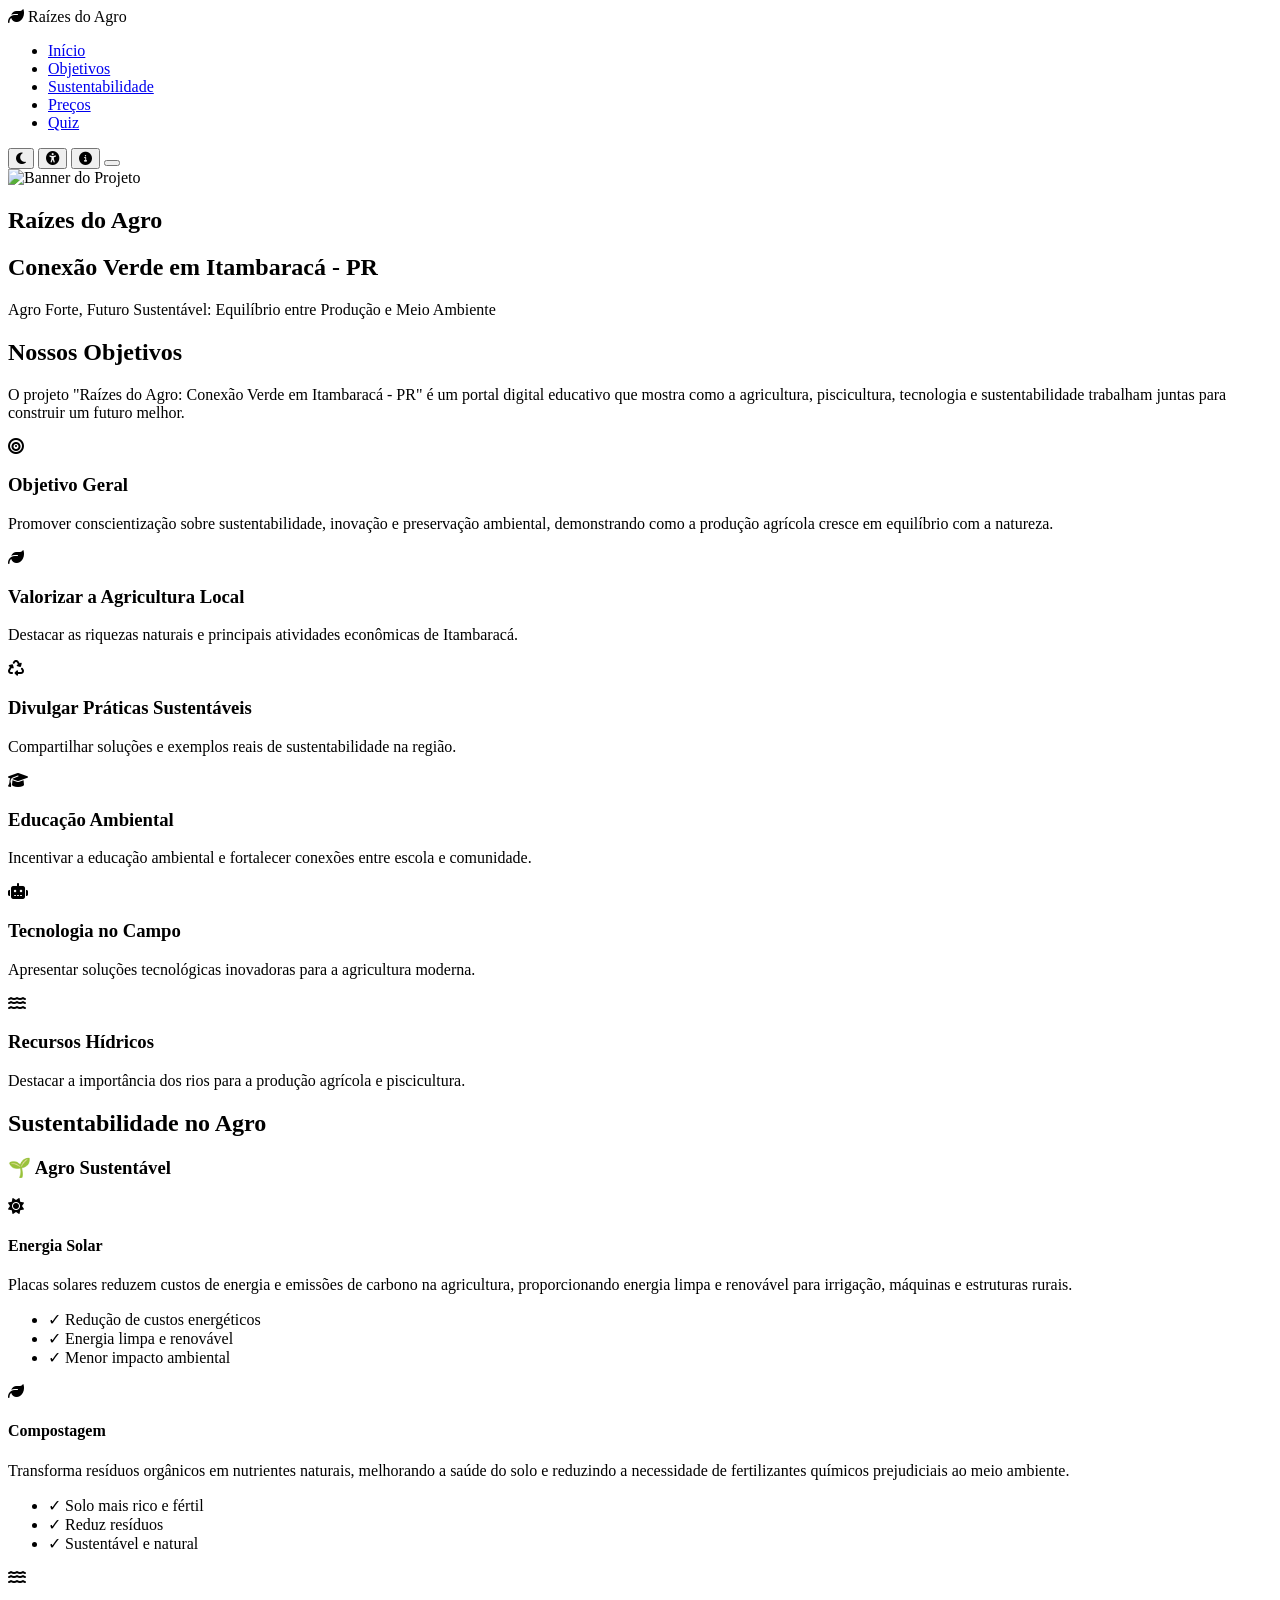
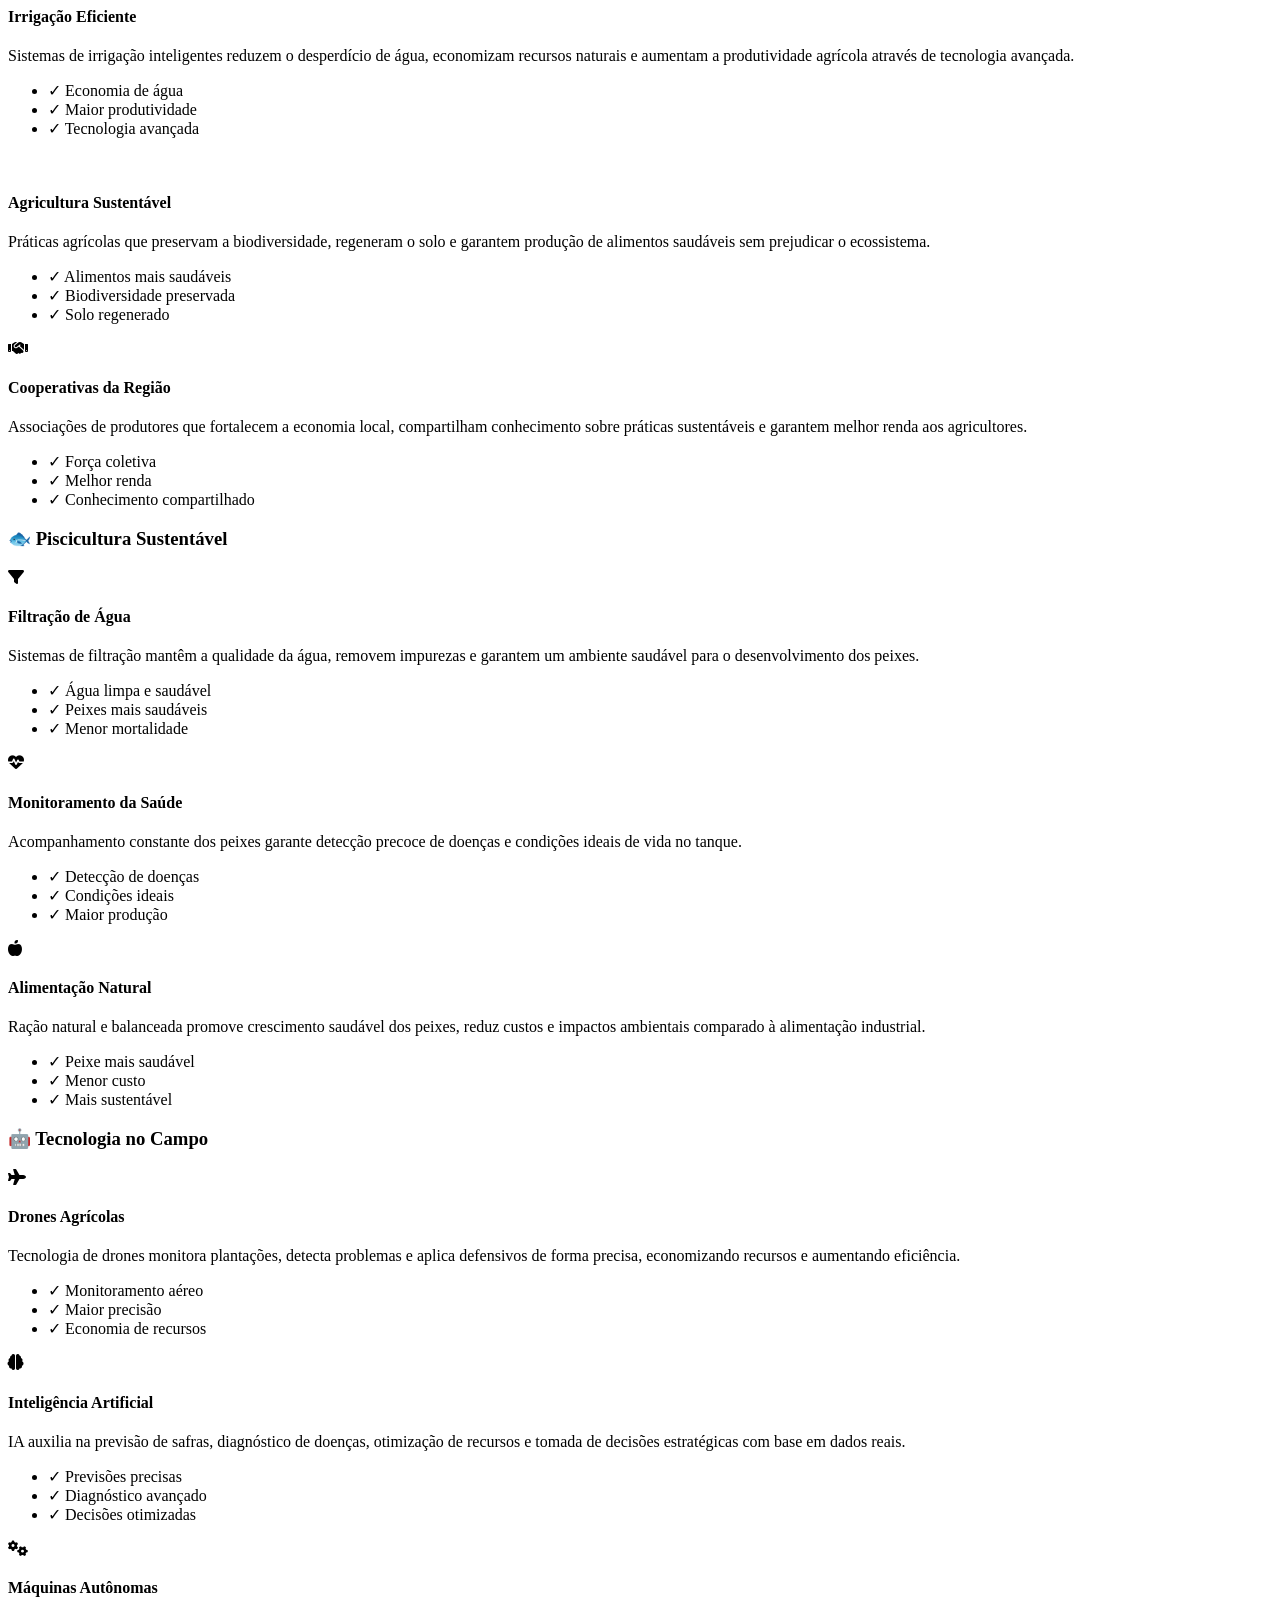
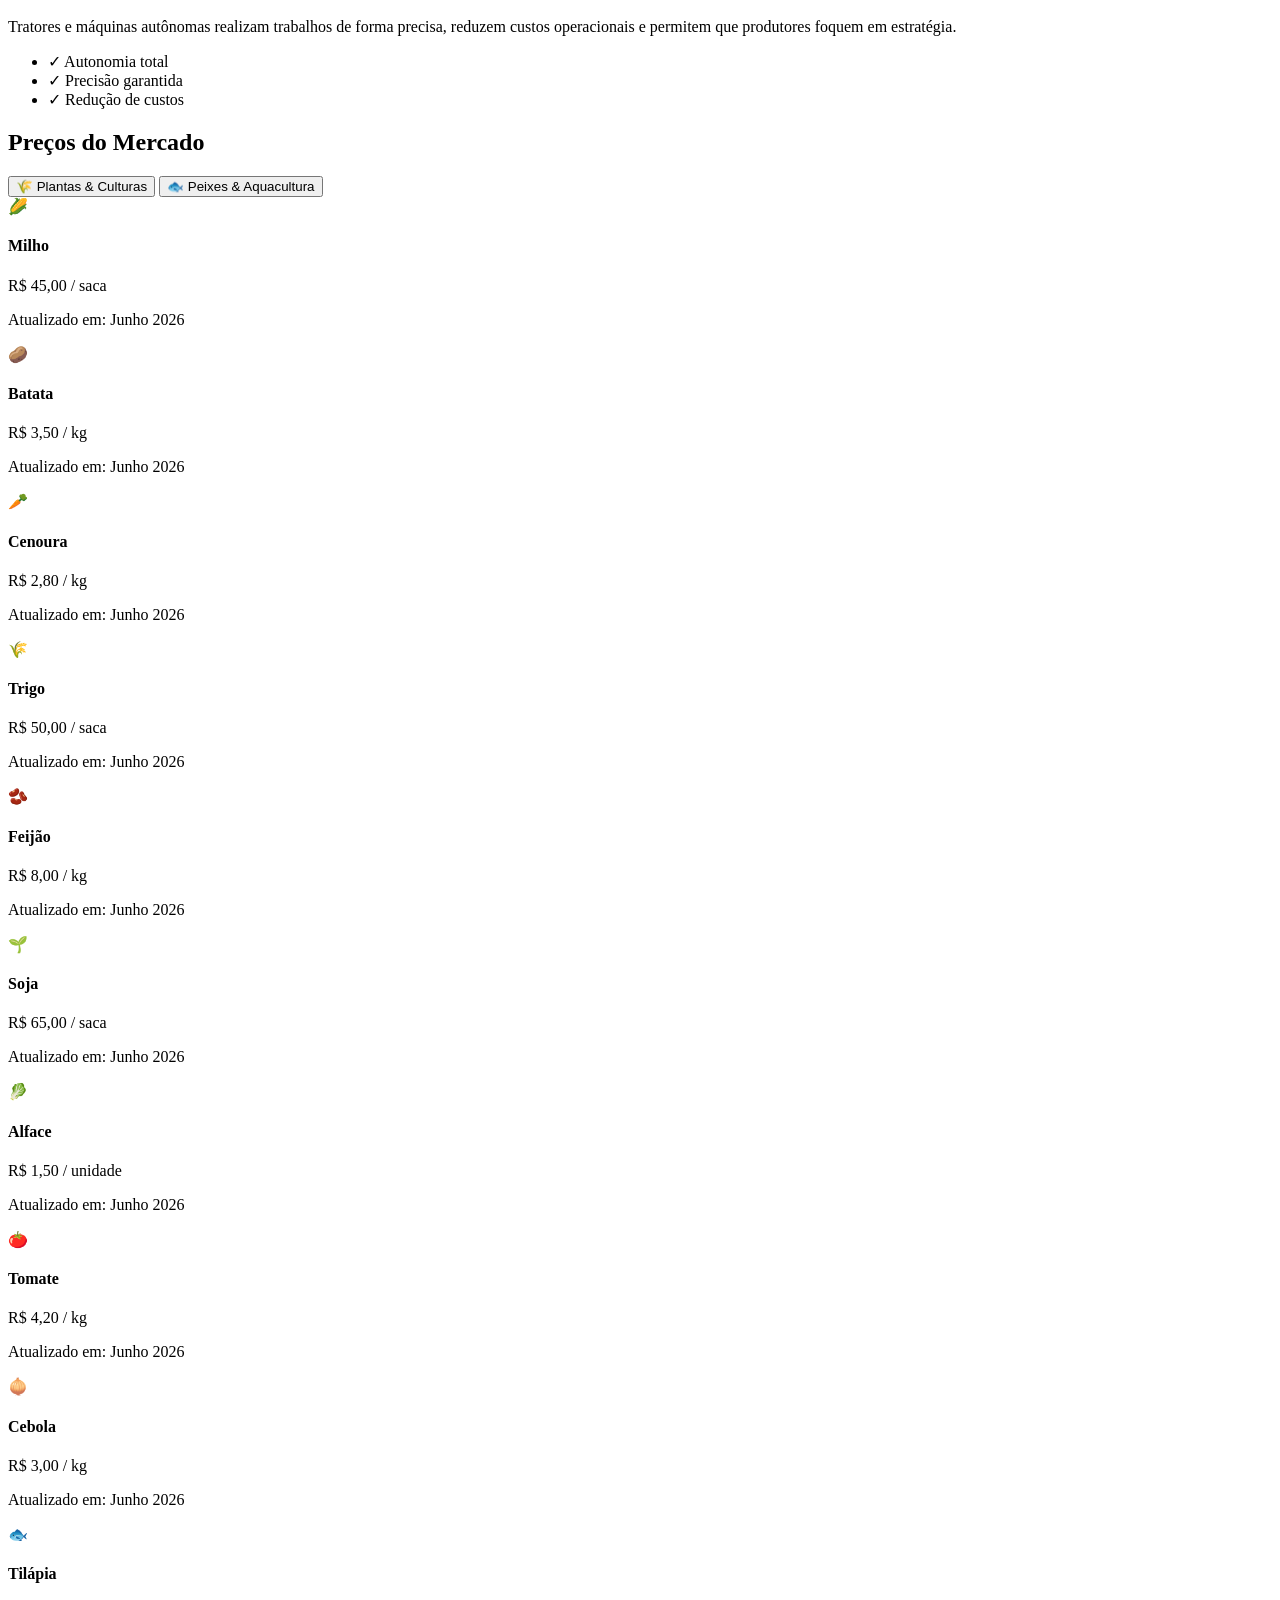
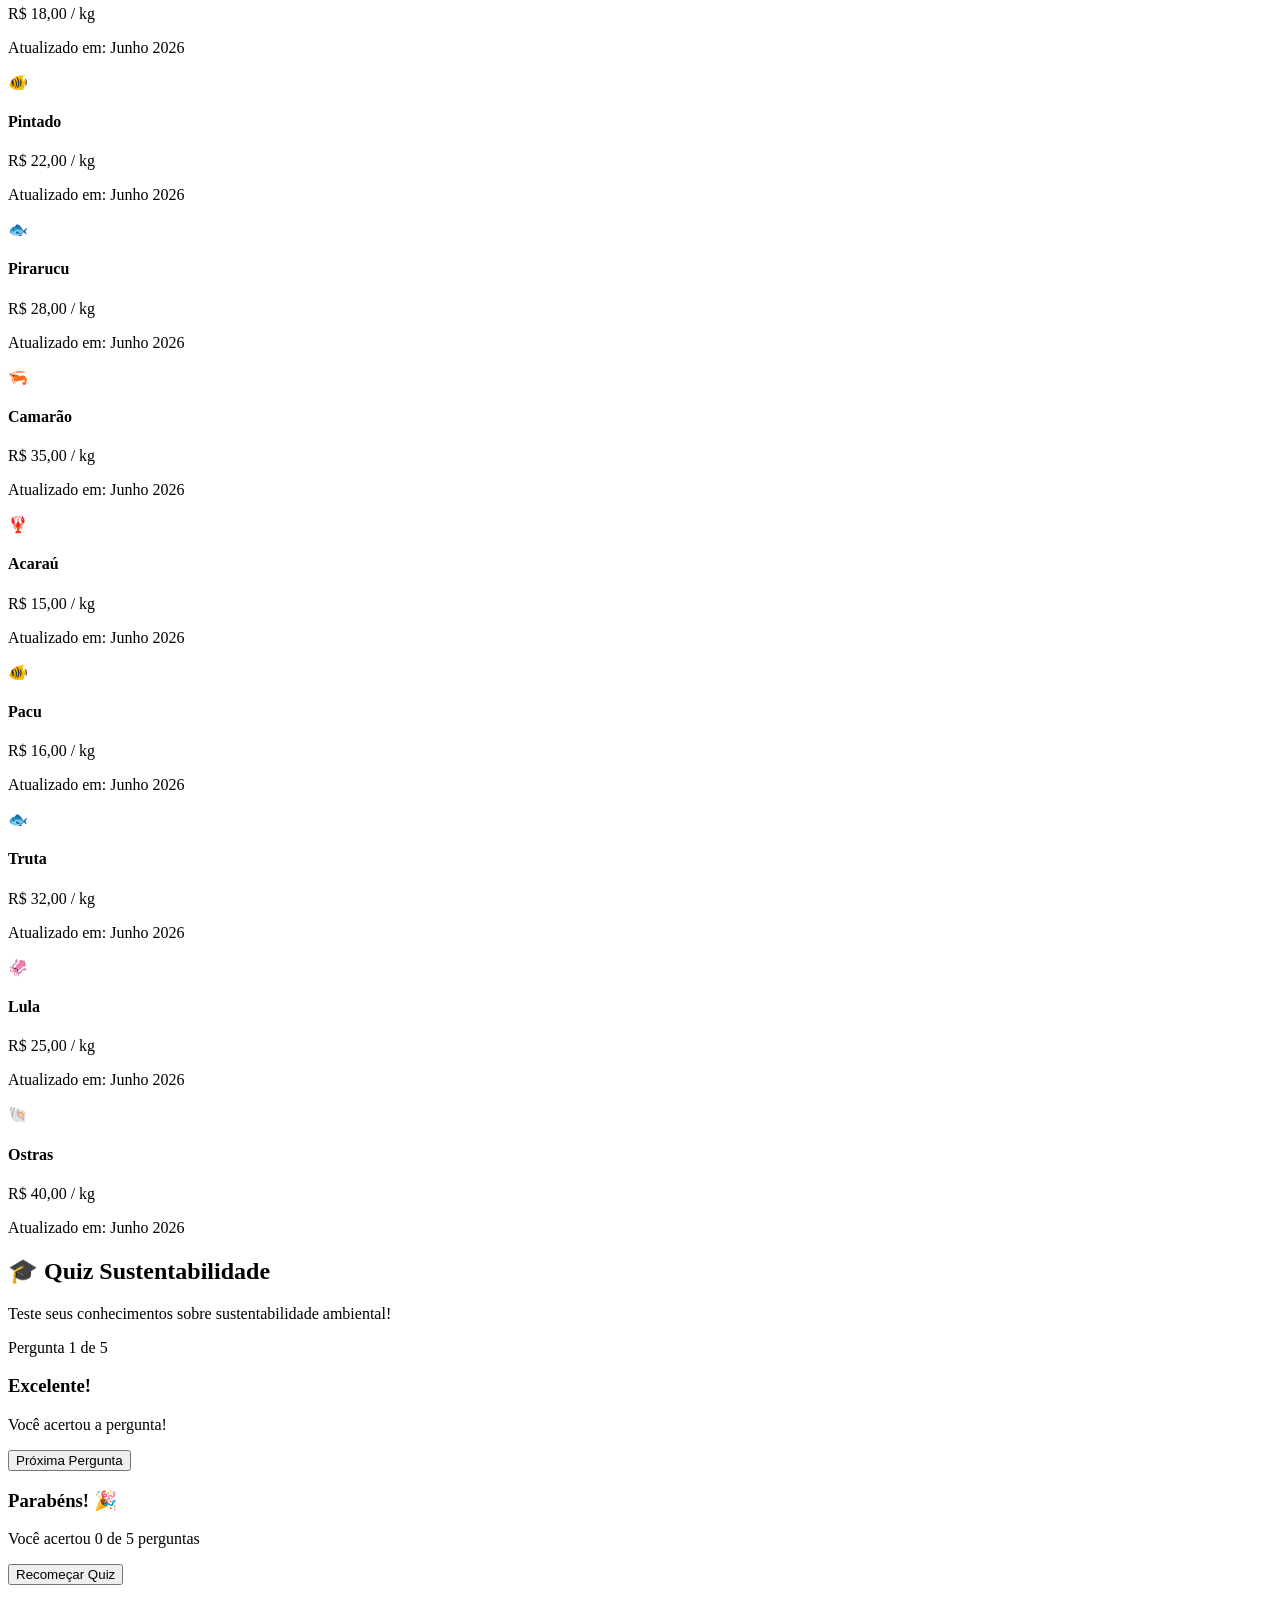
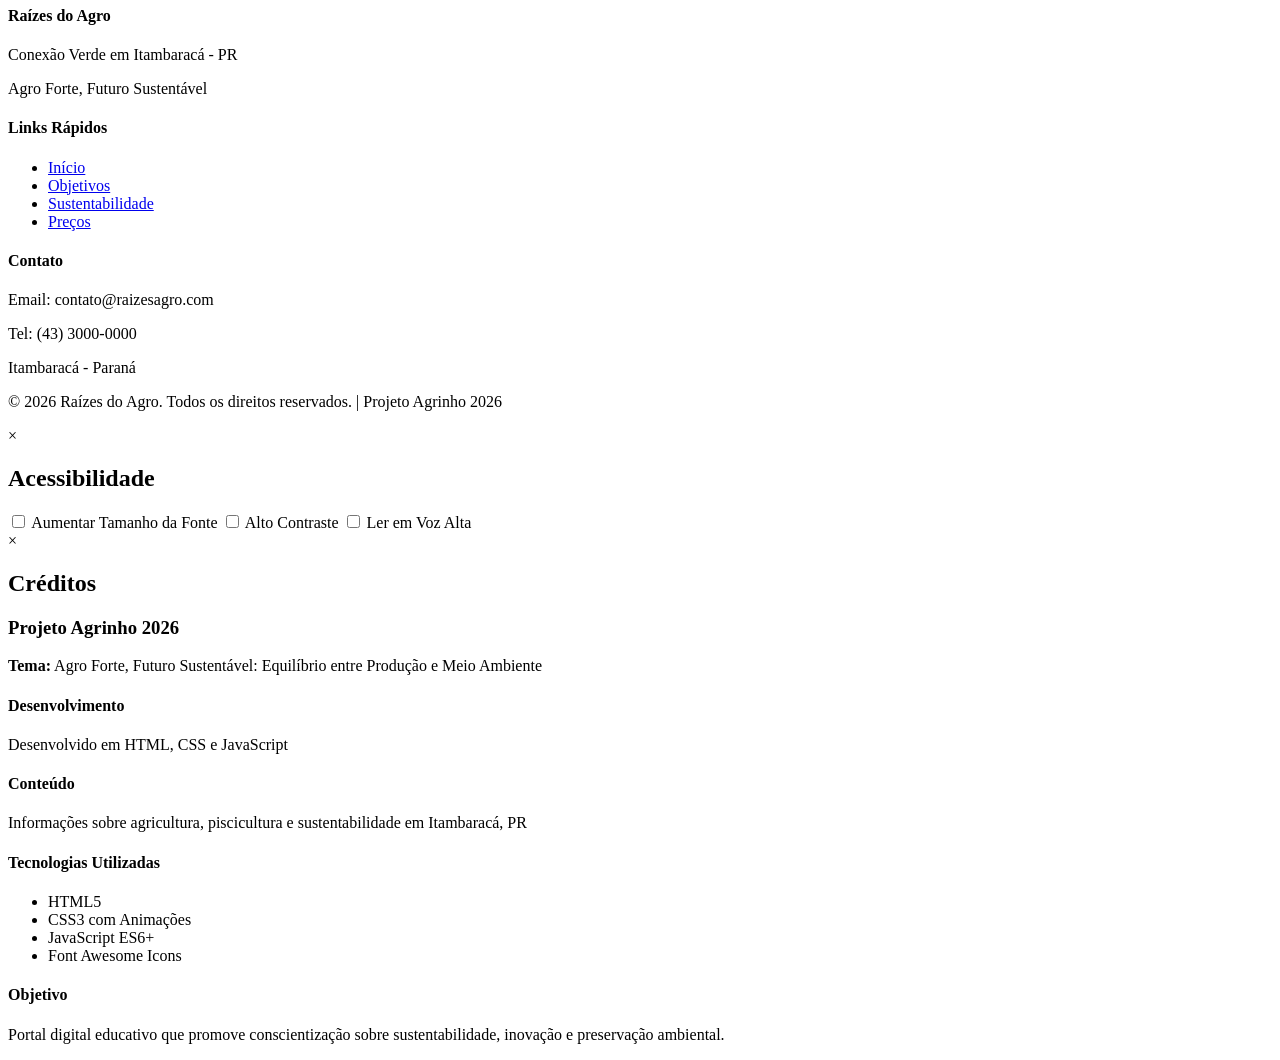
==== index.html @ b7e40d07 "Create main HTML file for Raízes do Agro website" ====
<!DOCTYPE html>
<html lang="pt-BR">
<head>
    <meta charset="UTF-8">
    <meta name="viewport" content="width=device-width, initial-scale=1.0">
    <title>Raízes do Agro - Conexão Verde em Itambaracá</title>
    <link rel="stylesheet" href="styles.css">
    <link rel="stylesheet" href="https://cdnjs.cloudflare.com/ajax/libs/font-awesome/6.4.0/css/all.min.css">
</head>
<body>
    <!-- Navigation Bar -->
    <nav class="navbar">
        <div class="nav-container">
            <div class="nav-logo">
                <i class="fas fa-leaf"></i>
                <span>Raízes do Agro</span>
            </div>
            <ul class="nav-menu">
                <li class="nav-item"><a href="#inicio" class="nav-link">Início</a></li>
                <li class="nav-item"><a href="#objetivos" class="nav-link">Objetivos</a></li>
                <li class="nav-item"><a href="#sustentavel" class="nav-link">Sustentabilidade</a></li>
                <li class="nav-item"><a href="#precos" class="nav-link">Preços</a></li>
                <li class="nav-item"><a href="#quiz" class="nav-link">Quiz</a></li>
            </ul>
            <div class="nav-actions">
                <button id="darkModeBtn" class="nav-btn" title="Dark Mode">
                    <i class="fas fa-moon"></i>
                </button>
                <button id="acessibilidadeBtn" class="nav-btn" title="Acessibilidade">
                    <i class="fas fa-universal-access"></i>
                </button>
                <button id="creditosBtn" class="nav-btn" title="Créditos">
                    <i class="fas fa-info-circle"></i>
                </button>
                <button class="hamburger" id="hamburger">
                    <span></span>
                    <span></span>
                    <span></span>
                </button>
            </div>
        </div>
    </nav>

    <!-- Hero Section with Banner -->
    <section id="inicio" class="hero">
        <div class="hero-content">
            <div class="banner-container">
                <img src="banner.jpg" alt="Banner do Projeto" class="hero-banner" id="heroBanner">
            </div>
            <div class="hero-text">
                <h1 class="main-title">Raízes do Agro</h1>
                <h2 class="subtitle">Conexão Verde em Itambaracá - PR</h2>
                <p class="tagline">Agro Forte, Futuro Sustentável: Equilíbrio entre Produção e Meio Ambiente</p>
            </div>
        </div>
    </section>

    <!-- Objetivos Section -->
    <section id="objetivos" class="section-objetivos">
        <div class="container">
            <h2 class="section-title">Nossos Objetivos</h2>
            <div class="intro-text">
                <p>O projeto "Raízes do Agro: Conexão Verde em Itambaracá - PR" é um portal digital educativo que mostra como a agricultura, piscicultura, tecnologia e sustentabilidade trabalham juntas para construir um futuro melhor.</p>
            </div>

            <div class="objectives-grid">
                <div class="objective-card fade-in-on-scroll">
                    <i class="fas fa-bullseye"></i>
                    <h3>Objetivo Geral</h3>
                    <p>Promover conscientização sobre sustentabilidade, inovação e preservação ambiental, demonstrando como a produção agrícola cresce em equilíbrio com a natureza.</p>
                </div>

                <div class="objective-card fade-in-on-scroll">
                    <i class="fas fa-leaf"></i>
                    <h3>Valorizar a Agricultura Local</h3>
                    <p>Destacar as riquezas naturais e principais atividades econômicas de Itambaracá.</p>
                </div>

                <div class="objective-card fade-in-on-scroll">
                    <i class="fas fa-recycle"></i>
                    <h3>Divulgar Práticas Sustentáveis</h3>
                    <p>Compartilhar soluções e exemplos reais de sustentabilidade na região.</p>
                </div>

                <div class="objective-card fade-in-on-scroll">
                    <i class="fas fa-graduation-cap"></i>
                    <h3>Educação Ambiental</h3>
                    <p>Incentivar a educação ambiental e fortalecer conexões entre escola e comunidade.</p>
                </div>

                <div class="objective-card fade-in-on-scroll">
                    <i class="fas fa-robot"></i>
                    <h3>Tecnologia no Campo</h3>
                    <p>Apresentar soluções tecnológicas inovadoras para a agricultura moderna.</p>
                </div>

                <div class="objective-card fade-in-on-scroll">
                    <i class="fas fa-water"></i>
                    <h3>Recursos Hídricos</h3>
                    <p>Destacar a importância dos rios para a produção agrícola e piscicultura.</p>
                </div>
            </div>
        </div>
    </section>

    <!-- Sustentabilidade Section -->
    <section id="sustentavel" class="section-sustentabilidade">
        <div class="container">
            <h2 class="section-title">Sustentabilidade no Agro</h2>

            <!-- Agro Sustentável -->
            <div class="sustain-category">
                <h3 class="category-title">🌱 Agro Sustentável</h3>
                
                <div class="topics-grid">
                    <!-- Energia Solar -->
                    <div class="topic-card fade-in-on-scroll">
                        <div class="topic-icon">
                            <i class="fas fa-sun"></i>
                        </div>
                        <h4>Energia Solar</h4>
                        <p class="topic-summary">Placas solares reduzem custos de energia e emissões de carbono na agricultura, proporcionando energia limpa e renovável para irrigação, máquinas e estruturas rurais.</p>
                        <ul class="topic-benefits">
                            <li>✓ Redução de custos energéticos</li>
                            <li>✓ Energia limpa e renovável</li>
                            <li>✓ Menor impacto ambiental</li>
                        </ul>
                    </div>

                    <!-- Compostagem -->
                    <div class="topic-card fade-in-on-scroll">
                        <div class="topic-icon">
                            <i class="fas fa-leaf"></i>
                        </div>
                        <h4>Compostagem</h4>
                        <p class="topic-summary">Transforma resíduos orgânicos em nutrientes naturais, melhorando a saúde do solo e reduzindo a necessidade de fertilizantes químicos prejudiciais ao meio ambiente.</p>
                        <ul class="topic-benefits">
                            <li>✓ Solo mais rico e fértil</li>
                            <li>✓ Reduz resíduos</li>
                            <li>✓ Sustentável e natural</li>
                        </ul>
                    </div>

                    <!-- Irrigação Eficiente -->
                    <div class="topic-card fade-in-on-scroll">
                        <div class="topic-icon">
                            <i class="fas fa-water"></i>
                        </div>
                        <h4>Irrigação Eficiente</h4>
                        <p class="topic-summary">Sistemas de irrigação inteligentes reduzem o desperdício de água, economizam recursos naturais e aumentam a produtividade agrícola através de tecnologia avançada.</p>
                        <ul class="topic-benefits">
                            <li>✓ Economia de água</li>
                            <li>✓ Maior produtividade</li>
                            <li>✓ Tecnologia avançada</li>
                        </ul>
                    </div>

                    <!-- Agricultura Sustentável -->
                    <div class="topic-card fade-in-on-scroll">
                        <div class="topic-icon">
                            <i class="fas fa-plant"></i>
                        </div>
                        <h4>Agricultura Sustentável</h4>
                        <p class="topic-summary">Práticas agrícolas que preservam a biodiversidade, regeneram o solo e garantem produção de alimentos saudáveis sem prejudicar o ecossistema.</p>
                        <ul class="topic-benefits">
                            <li>✓ Alimentos mais saudáveis</li>
                            <li>✓ Biodiversidade preservada</li>
                            <li>✓ Solo regenerado</li>
                        </ul>
                    </div>

                    <!-- Cooperativas -->
                    <div class="topic-card fade-in-on-scroll">
                        <div class="topic-icon">
                            <i class="fas fa-handshake"></i>
                        </div>
                        <h4>Cooperativas da Região</h4>
                        <p class="topic-summary">Associações de produtores que fortalecem a economia local, compartilham conhecimento sobre práticas sustentáveis e garantem melhor renda aos agricultores.</p>
                        <ul class="topic-benefits">
                            <li>✓ Força coletiva</li>
                            <li>✓ Melhor renda</li>
                            <li>✓ Conhecimento compartilhado</li>
                        </ul>
                    </div>
                </div>
            </div>

            <!-- Piscicultura Sustentável -->
            <div class="sustain-category">
                <h3 class="category-title">🐟 Piscicultura Sustentável</h3>
                
                <div class="topics-grid">
                    <!-- Filtração de Água -->
                    <div class="topic-card fade-in-on-scroll">
                        <div class="topic-icon">
                            <i class="fas fa-filter"></i>
                        </div>
                        <h4>Filtração de Água</h4>
                        <p class="topic-summary">Sistemas de filtração mantêm a qualidade da água, removem impurezas e garantem um ambiente saudável para o desenvolvimento dos peixes.</p>
                        <ul class="topic-benefits">
                            <li>✓ Água limpa e saudável</li>
                            <li>✓ Peixes mais saudáveis</li>
                            <li>✓ Menor mortalidade</li>
                        </ul>
                    </div>

                    <!-- Monitoramento de Saúde -->
                    <div class="topic-card fade-in-on-scroll">
                        <div class="topic-icon">
                            <i class="fas fa-heartbeat"></i>
                        </div>
                        <h4>Monitoramento da Saúde</h4>
                        <p class="topic-summary">Acompanhamento constante dos peixes garante detecção precoce de doenças e condições ideais de vida no tanque.</p>
                        <ul class="topic-benefits">
                            <li>✓ Detecção de doenças</li>
                            <li>✓ Condições ideais</li>
                            <li>✓ Maior produção</li>
                        </ul>
                    </div>

                    <!-- Alimentação Natural -->
                    <div class="topic-card fade-in-on-scroll">
                        <div class="topic-icon">
                            <i class="fas fa-apple-alt"></i>
                        </div>
                        <h4>Alimentação Natural</h4>
                        <p class="topic-summary">Ração natural e balanceada promove crescimento saudável dos peixes, reduz custos e impactos ambientais comparado à alimentação industrial.</p>
                        <ul class="topic-benefits">
                            <li>✓ Peixe mais saudável</li>
                            <li>✓ Menor custo</li>
                            <li>✓ Mais sustentável</li>
                        </ul>
                    </div>
                </div>
            </div>

            <!-- Tecnologia no Campo -->
            <div class="sustain-category">
                <h3 class="category-title">🤖 Tecnologia no Campo</h3>
                
                <div class="topics-grid">
                    <!-- Drones -->
                    <div class="topic-card fade-in-on-scroll">
                        <div class="topic-icon">
                            <i class="fas fa-plane"></i>
                        </div>
                        <h4>Drones Agrícolas</h4>
                        <p class="topic-summary">Tecnologia de drones monitora plantações, detecta problemas e aplica defensivos de forma precisa, economizando recursos e aumentando eficiência.</p>
                        <ul class="topic-benefits">
                            <li>✓ Monitoramento aéreo</li>
                            <li>✓ Maior precisão</li>
                            <li>✓ Economia de recursos</li>
                        </ul>
                    </div>

                    <!-- Inteligência Artificial -->
                    <div class="topic-card fade-in-on-scroll">
                        <div class="topic-icon">
                            <i class="fas fa-brain"></i>
                        </div>
                        <h4>Inteligência Artificial</h4>
                        <p class="topic-summary">IA auxilia na previsão de safras, diagnóstico de doenças, otimização de recursos e tomada de decisões estratégicas com base em dados reais.</p>
                        <ul class="topic-benefits">
                            <li>✓ Previsões precisas</li>
                            <li>✓ Diagnóstico avançado</li>
                            <li>✓ Decisões otimizadas</li>
                        </ul>
                    </div>

                    <!-- Máquinas Autônomas -->
                    <div class="topic-card fade-in-on-scroll">
                        <div class="topic-icon">
                            <i class="fas fa-cogs"></i>
                        </div>
                        <h4>Máquinas Autônomas</h4>
                        <p class="topic-summary">Tratores e máquinas autônomas realizam trabalhos de forma precisa, reduzem custos operacionais e permitem que produtores foquem em estratégia.</p>
                        <ul class="topic-benefits">
                            <li>✓ Autonomia total</li>
                            <li>✓ Precisão garantida</li>
                            <li>✓ Redução de custos</li>
                        </ul>
                    </div>
                </div>
            </div>
        </div>
    </section>

    <!-- Preços Section -->
    <section id="precos" class="section-precos">
        <div class="container">
            <h2 class="section-title">Preços do Mercado</h2>
            
            <div class="precos-tabs">
                <button class="tab-btn active" data-tab="plantas">🌾 Plantas & Culturas</button>
                <button class="tab-btn" data-tab="peixes">🐟 Peixes & Aquacultura</button>
            </div>

            <!-- Plantas -->
            <div id="plantas" class="tab-content active">
                <div class="precos-grid">
                    <div class="preco-card fade-in-on-scroll">
                        <div class="preco-icon">🌽</div>
                        <h4>Milho</h4>
                        <p class="preco">R$ 45,00 / saca</p>
                        <p class="info">Atualizado em: Junho 2026</p>
                    </div>

                    <div class="preco-card fade-in-on-scroll">
                        <div class="preco-icon">🥔</div>
                        <h4>Batata</h4>
                        <p class="preco">R$ 3,50 / kg</p>
                        <p class="info">Atualizado em: Junho 2026</p>
                    </div>

                    <div class="preco-card fade-in-on-scroll">
                        <div class="preco-icon">🥕</div>
                        <h4>Cenoura</h4>
                        <p class="preco">R$ 2,80 / kg</p>
                        <p class="info">Atualizado em: Junho 2026</p>
                    </div>

                    <div class="preco-card fade-in-on-scroll">
                        <div class="preco-icon">🌾</div>
                        <h4>Trigo</h4>
                        <p class="preco">R$ 50,00 / saca</p>
                        <p class="info">Atualizado em: Junho 2026</p>
                    </div>

                    <div class="preco-card fade-in-on-scroll">
                        <div class="preco-icon">🫘</div>
                        <h4>Feijão</h4>
                        <p class="preco">R$ 8,00 / kg</p>
                        <p class="info">Atualizado em: Junho 2026</p>
                    </div>

                    <div class="preco-card fade-in-on-scroll">
                        <div class="preco-icon">🌱</div>
                        <h4>Soja</h4>
                        <p class="preco">R$ 65,00 / saca</p>
                        <p class="info">Atualizado em: Junho 2026</p>
                    </div>

                    <div class="preco-card fade-in-on-scroll">
                        <div class="preco-icon">🥬</div>
                        <h4>Alface</h4>
                        <p class="preco">R$ 1,50 / unidade</p>
                        <p class="info">Atualizado em: Junho 2026</p>
                    </div>

                    <div class="preco-card fade-in-on-scroll">
                        <div class="preco-icon">🍅</div>
                        <h4>Tomate</h4>
                        <p class="preco">R$ 4,20 / kg</p>
                        <p class="info">Atualizado em: Junho 2026</p>
                    </div>

                    <div class="preco-card fade-in-on-scroll">
                        <div class="preco-icon">🧅</div>
                        <h4>Cebola</h4>
                        <p class="preco">R$ 3,00 / kg</p>
                        <p class="info">Atualizado em: Junho 2026</p>
                    </div>
                </div>
            </div>

            <!-- Peixes -->
            <div id="peixes" class="tab-content">
                <div class="precos-grid">
                    <div class="preco-card fade-in-on-scroll">
                        <div class="preco-icon">🐟</div>
                        <h4>Tilápia</h4>
                        <p class="preco">R$ 18,00 / kg</p>
                        <p class="info">Atualizado em: Junho 2026</p>
                    </div>

                    <div class="preco-card fade-in-on-scroll">
                        <div class="preco-icon">🐠</div>
                        <h4>Pintado</h4>
                        <p class="preco">R$ 22,00 / kg</p>
                        <p class="info">Atualizado em: Junho 2026</p>
                    </div>

                    <div class="preco-card fade-in-on-scroll">
                        <div class="preco-icon">🐟</div>
                        <h4>Pirarucu</h4>
                        <p class="preco">R$ 28,00 / kg</p>
                        <p class="info">Atualizado em: Junho 2026</p>
                    </div>

                    <div class="preco-card fade-in-on-scroll">
                        <div class="preco-icon">🦐</div>
                        <h4>Camarão</h4>
                        <p class="preco">R$ 35,00 / kg</p>
                        <p class="info">Atualizado em: Junho 2026</p>
                    </div>

                    <div class="preco-card fade-in-on-scroll">
                        <div class="preco-icon">🦞</div>
                        <h4>Acaraú</h4>
                        <p class="preco">R$ 15,00 / kg</p>
                        <p class="info">Atualizado em: Junho 2026</p>
                    </div>

                    <div class="preco-card fade-in-on-scroll">
                        <div class="preco-icon">🐠</div>
                        <h4>Pacu</h4>
                        <p class="preco">R$ 16,00 / kg</p>
                        <p class="info">Atualizado em: Junho 2026</p>
                    </div>

                    <div class="preco-card fade-in-on-scroll">
                        <div class="preco-icon">🐟</div>
                        <h4>Truta</h4>
                        <p class="preco">R$ 32,00 / kg</p>
                        <p class="info">Atualizado em: Junho 2026</p>
                    </div>

                    <div class="preco-card fade-in-on-scroll">
                        <div class="preco-icon">🦑</div>
                        <h4>Lula</h4>
                        <p class="preco">R$ 25,00 / kg</p>
                        <p class="info">Atualizado em: Junho 2026</p>
                    </div>

                    <div class="preco-card fade-in-on-scroll">
                        <div class="preco-icon">🐚</div>
                        <h4>Ostras</h4>
                        <p class="preco">R$ 40,00 / kg</p>
                        <p class="info">Atualizado em: Junho 2026</p>
                    </div>
                </div>
            </div>
        </div>
    </section>

    <!-- Quiz Section -->
    <section id="quiz" class="section-quiz">
        <div class="container">
            <h2 class="section-title">🎓 Quiz Sustentabilidade</h2>
            <p class="quiz-intro">Teste seus conhecimentos sobre sustentabilidade ambiental!</p>

            <div class="quiz-container">
                <div class="quiz-progress">
                    <div class="progress-bar">
                        <div class="progress-fill" id="progressFill"></div>
                    </div>
                    <p id="progressText">Pergunta 1 de 5</p>
                </div>

                <div id="quizContent" class="quiz-content">
                    <!-- Quiz questions will be loaded here by JavaScript -->
                </div>

                <div id="quizResult" class="quiz-result hidden">
                    <div class="result-card">
                        <h3 id="resultTitle">Excelente!</h3>
                        <p id="resultMessage">Você acertou a pergunta!</p>
                        <button class="btn-primary" onclick="nextQuestion()">Próxima Pergunta</button>
                    </div>
                </div>

                <div id="quizFinal" class="quiz-final hidden">
                    <div class="final-card">
                        <h3>Parabéns! 🎉</h3>
                        <p id="finalScore">Você acertou <span id="finalScoreNum">0</span> de 5 perguntas</p>
                        <div id="finalPercentage" class="percentage"></div>
                        <button class="btn-primary" onclick="restartQuiz()">Recomeçar Quiz</button>
                    </div>
                </div>
            </div>
        </div>
    </section>

    <!-- Footer -->
    <footer class="footer">
        <div class="container">
            <div class="footer-content">
                <div class="footer-section">
                    <h4>Raízes do Agro</h4>
                    <p>Conexão Verde em Itambaracá - PR</p>
                    <p>Agro Forte, Futuro Sustentável</p>
                </div>
                <div class="footer-section">
                    <h4>Links Rápidos</h4>
                    <ul>
                        <li><a href="#inicio">Início</a></li>
                        <li><a href="#objetivos">Objetivos</a></li>
                        <li><a href="#sustentavel">Sustentabilidade</a></li>
                        <li><a href="#precos">Preços</a></li>
                    </ul>
                </div>
                <div class="footer-section">
                    <h4>Contato</h4>
                    <p>Email: contato@raizesagro.com</p>
                    <p>Tel: (43) 3000-0000</p>
                    <p>Itambaracá - Paraná</p>
                </div>
            </div>
            <div class="footer-bottom">
                <p>&copy; 2026 Raízes do Agro. Todos os direitos reservados. | Projeto Agrinho 2026</p>
            </div>
        </div>
    </footer>

    <!-- Accessibility Modal -->
    <div id="accessibilityModal" class="modal hidden">
        <div class="modal-content">
            <span class="modal-close">&times;</span>
            <h2>Acessibilidade</h2>
            <div class="accessibility-options">
                <label class="accessibility-option">
                    <input type="checkbox" id="increaseFont">
                    <span>Aumentar Tamanho da Fonte</span>
                </label>
                <label class="accessibility-option">
                    <input type="checkbox" id="highContrast">
                    <span>Alto Contraste</span>
                </label>
                <label class="accessibility-option">
                    <input type="checkbox" id="textToSpeech">
                    <span>Ler em Voz Alta</span>
                </label>
            </div>
        </div>
    </div>

    <!-- Credits Modal -->
    <div id="creditsModal" class="modal hidden">
        <div class="modal-content">
            <span class="modal-close">&times;</span>
            <h2>Créditos</h2>
            <div class="credits-content">
                <h3>Projeto Agrinho 2026</h3>
                <p><strong>Tema:</strong> Agro Forte, Futuro Sustentável: Equilíbrio entre Produção e Meio Ambiente</p>
                
                <h4>Desenvolvimento</h4>
                <p>Desenvolvido em HTML, CSS e JavaScript</p>
                
                <h4>Conteúdo</h4>
                <p>Informações sobre agricultura, piscicultura e sustentabilidade em Itambaracá, PR</p>
                
                <h4>Tecnologias Utilizadas</h4>
                <ul>
                    <li>HTML5</li>
                    <li>CSS3 com Animações</li>
                    <li>JavaScript ES6+</li>
                    <li>Font Awesome Icons</li>
                </ul>
                
                <h4>Objetivo</h4>
                <p>Portal digital educativo que promove conscientização sobre sustentabilidade, inovação e preservação ambiental.</p>
            </div>
        </div>
    </div>

    <script src="script.js"></script>
</body>
</html>
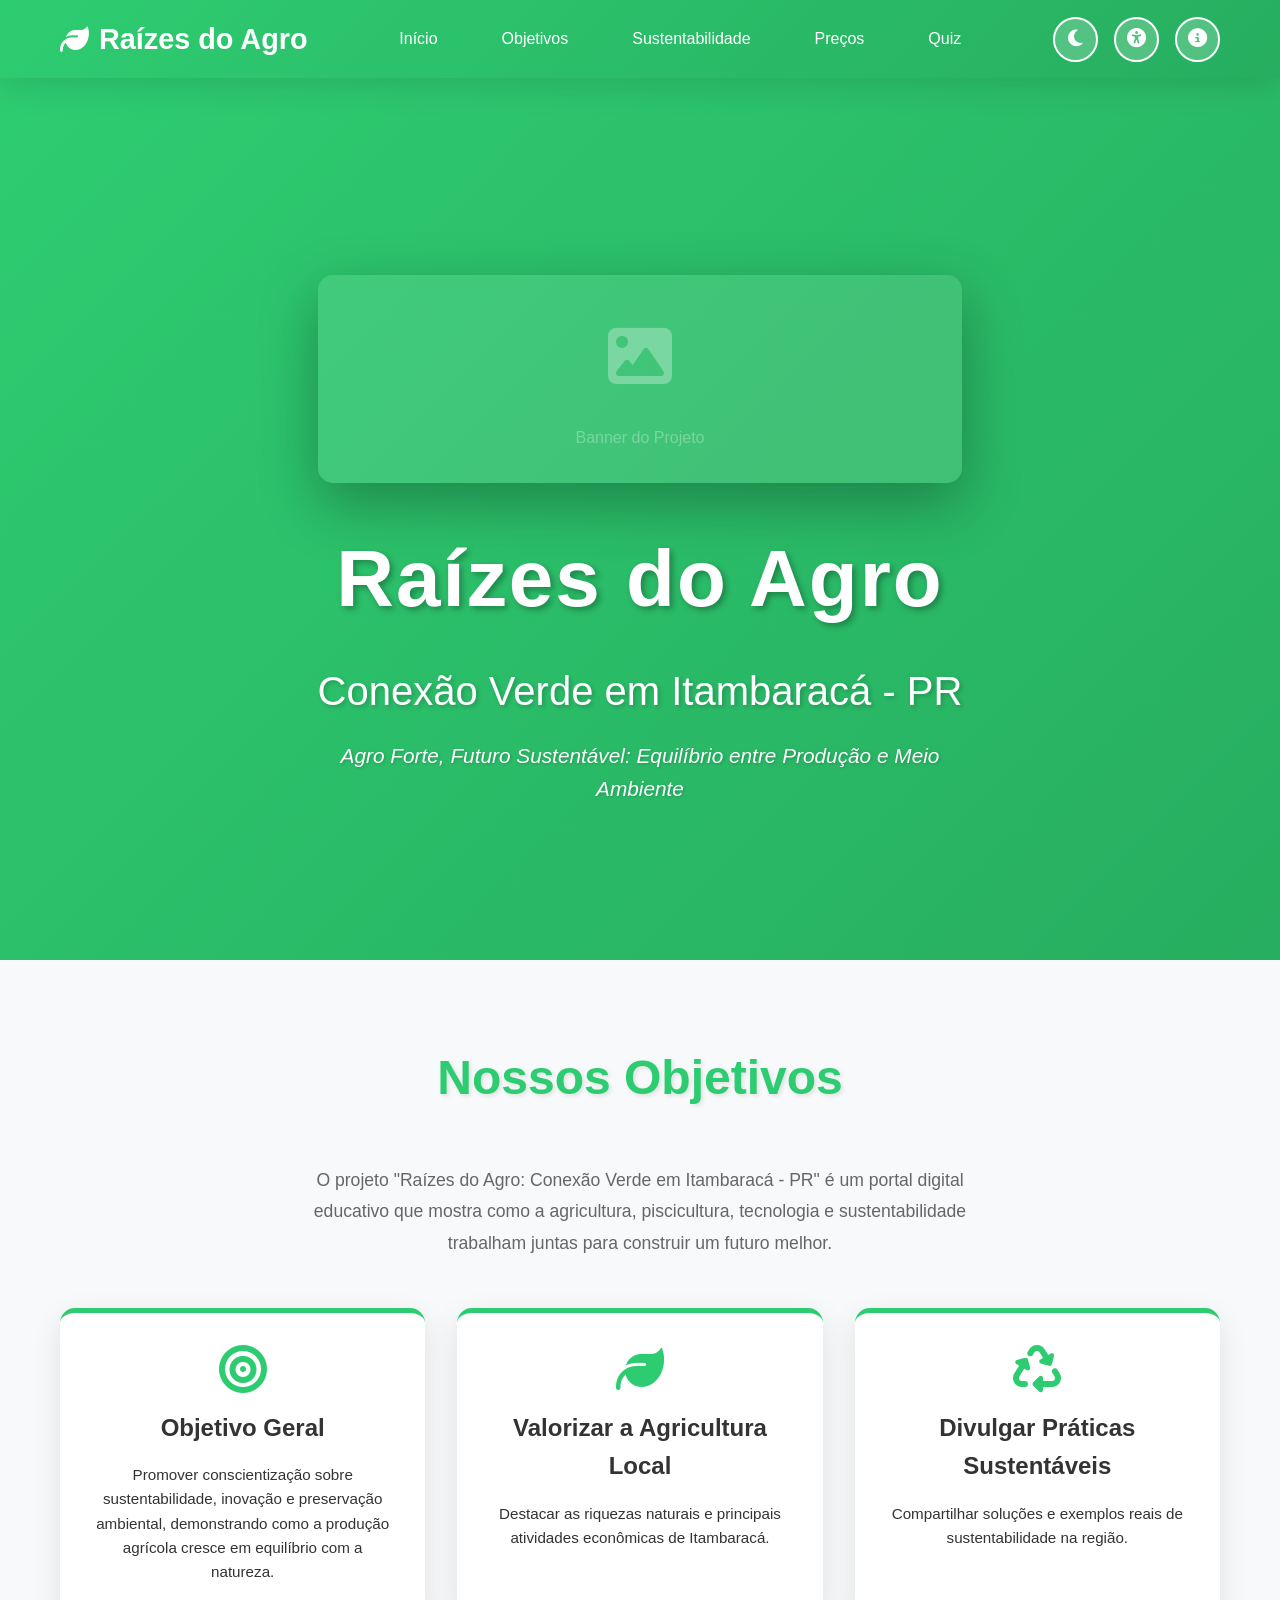
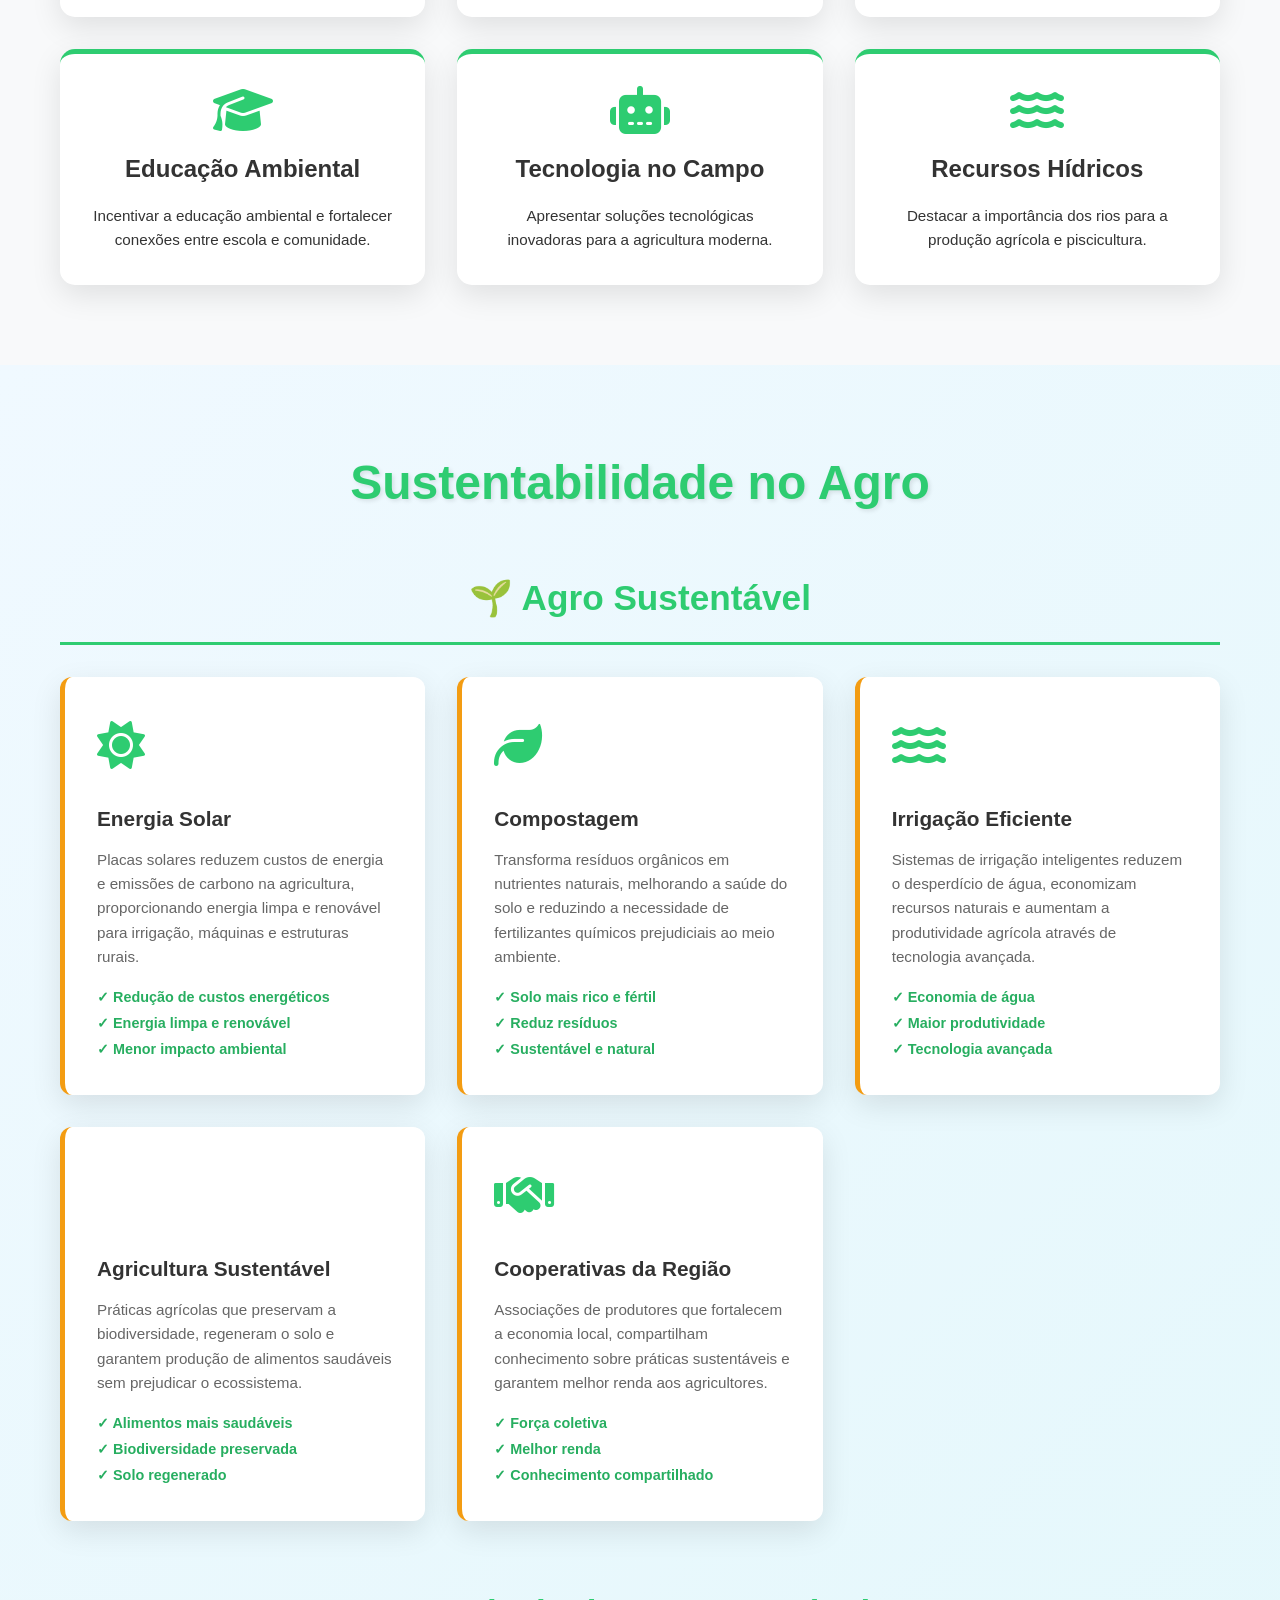
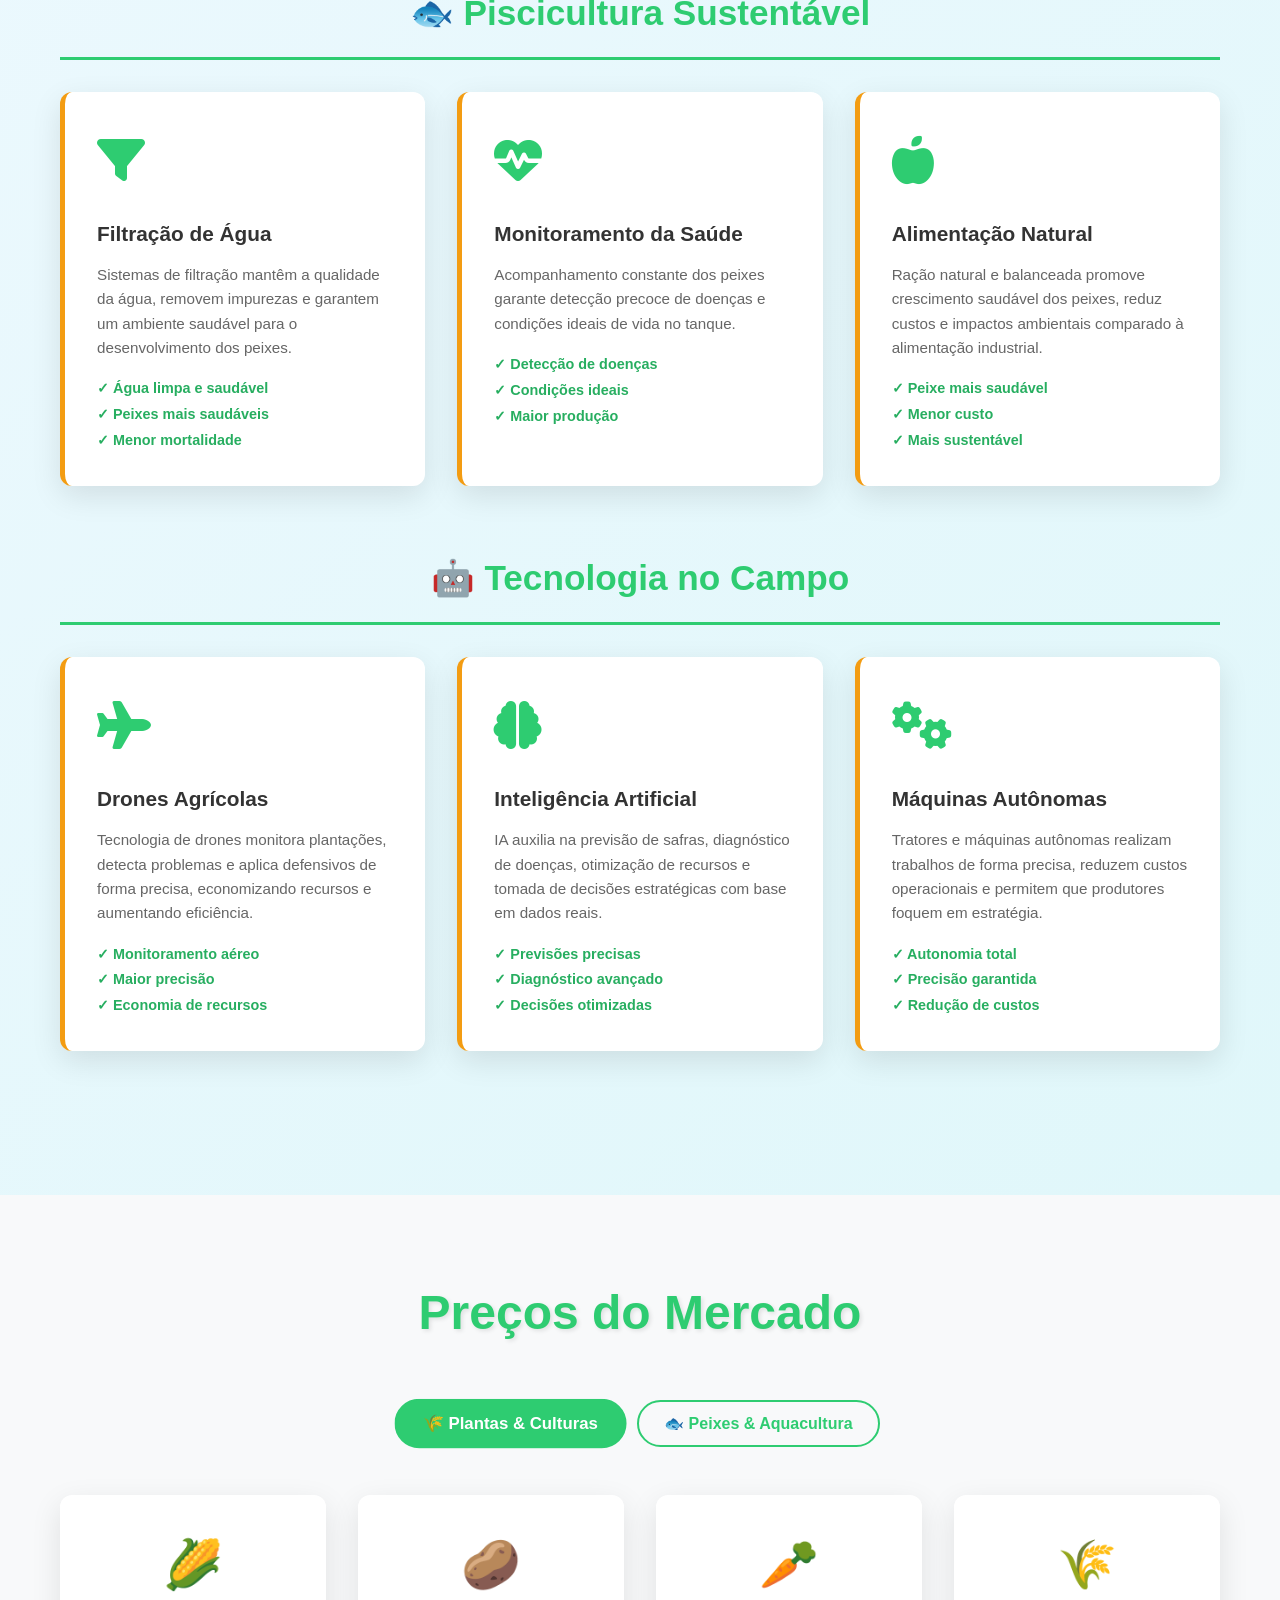
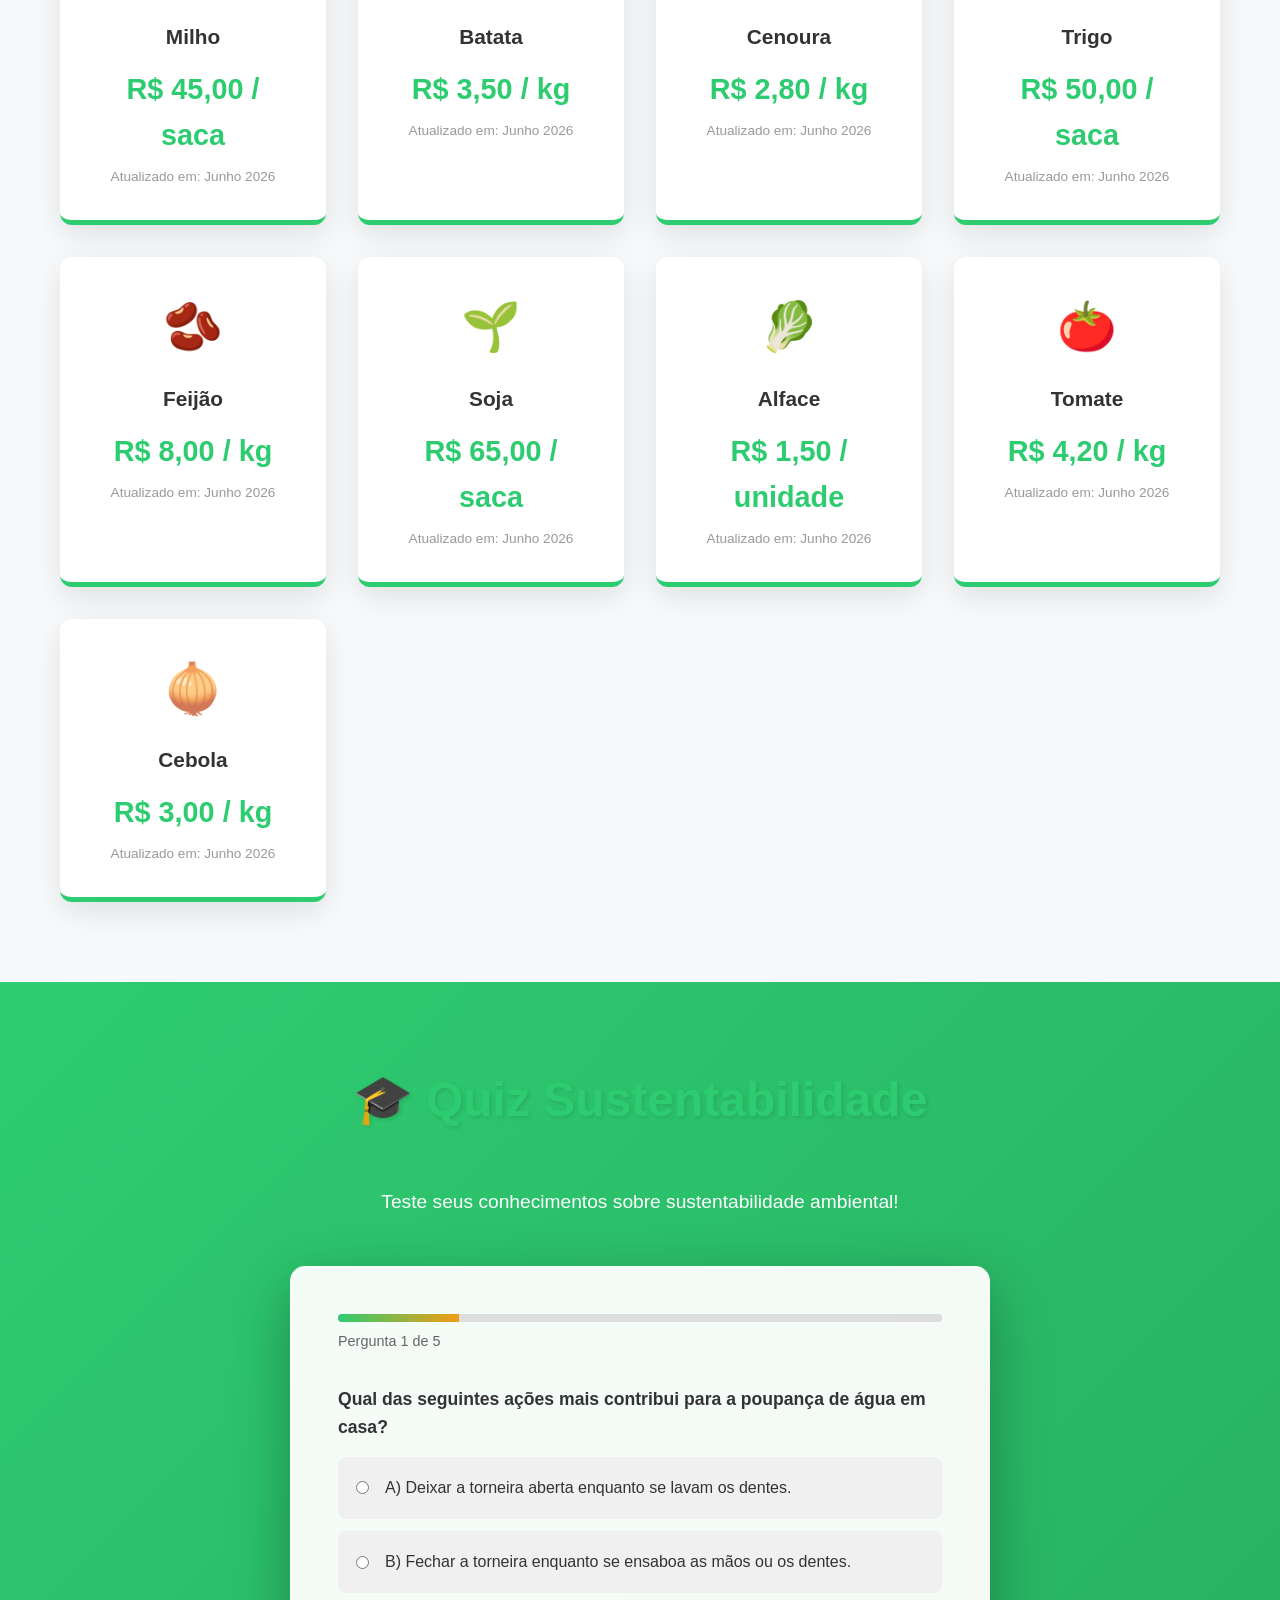
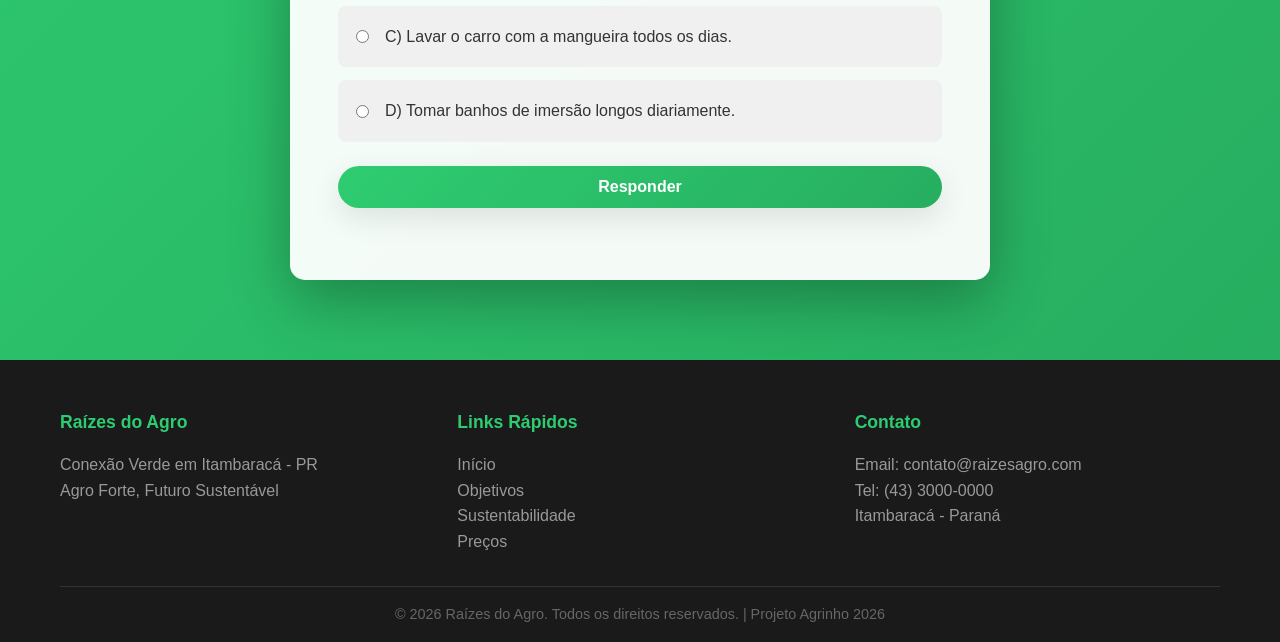
==== commit fb174148: "Create complete self-contained index.html with all CSS and JavaScript embedded" ====
--- a/index.html
+++ b/index.html
@@ -4,8 +4,1009 @@
     <meta charset="UTF-8">
     <meta name="viewport" content="width=device-width, initial-scale=1.0">
     <title>Raízes do Agro - Conexão Verde em Itambaracá</title>
-    <link rel="stylesheet" href="styles.css">
     <link rel="stylesheet" href="https://cdnjs.cloudflare.com/ajax/libs/font-awesome/6.4.0/css/all.min.css">
+    <style>
+        /* ==================== VARIABLES & GENERAL STYLES ==================== */
+        :root {
+            --primary-color: #2ecc71;
+            --secondary-color: #27ae60;
+            --accent-color: #f39c12;
+            --dark-bg: #1a1a1a;
+            --light-bg: #f8f9fa;
+            --text-dark: #333;
+            --text-light: #fff;
+            --border-color: #ddd;
+            --shadow: 0 10px 30px rgba(0, 0, 0, 0.1);
+            --shadow-dark: 0 10px 30px rgba(0, 0, 0, 0.3);
+            --transition: all 0.3s ease;
+        }
+
+        * {
+            margin: 0;
+            padding: 0;
+            box-sizing: border-box;
+        }
+
+        html {
+            scroll-behavior: smooth;
+        }
+
+        body {
+            font-family: 'Segoe UI', Tahoma, Geneva, Verdana, sans-serif;
+            background-color: var(--light-bg);
+            color: var(--text-dark);
+            line-height: 1.6;
+            transition: var(--transition);
+        }
+
+        body.dark-mode {
+            background-color: var(--dark-bg);
+            color: var(--text-light);
+        }
+
+        /* ==================== CONTAINER & UTILITIES ==================== */
+        .container {
+            max-width: 1200px;
+            margin: 0 auto;
+            padding: 0 20px;
+        }
+
+        .section-title {
+            font-size: 3rem;
+            text-align: center;
+            margin-bottom: 3rem;
+            color: var(--primary-color);
+            text-shadow: 2px 2px 4px rgba(0, 0, 0, 0.1);
+            animation: slideDown 0.6s ease;
+        }
+
+        .btn-primary {
+            background: linear-gradient(135deg, var(--primary-color), var(--secondary-color));
+            color: white;
+            padding: 12px 30px;
+            border: none;
+            border-radius: 50px;
+            cursor: pointer;
+            font-size: 1rem;
+            font-weight: 600;
+            transition: var(--transition);
+            box-shadow: var(--shadow);
+        }
+
+        .btn-primary:hover {
+            transform: translateY(-3px);
+            box-shadow: 0 15px 40px rgba(46, 204, 113, 0.4);
+        }
+
+        /* ==================== NAVBAR ==================== */
+        .navbar {
+            background: linear-gradient(135deg, var(--primary-color), var(--secondary-color));
+            color: white;
+            padding: 1rem 0;
+            position: fixed;
+            top: 0;
+            width: 100%;
+            z-index: 1000;
+            box-shadow: var(--shadow);
+            transition: var(--transition);
+        }
+
+        .navbar.dark-mode {
+            background: linear-gradient(135deg, #1e5a3a, #0d3d24);
+        }
+
+        .nav-container {
+            max-width: 1200px;
+            margin: 0 auto;
+            padding: 0 20px;
+            display: flex;
+            justify-content: space-between;
+            align-items: center;
+        }
+
+        .nav-logo {
+            font-size: 1.8rem;
+            font-weight: 700;
+            display: flex;
+            align-items: center;
+            gap: 10px;
+            cursor: pointer;
+            animation: slideRight 0.6s ease;
+        }
+
+        .nav-menu {
+            display: flex;
+            list-style: none;
+            gap: 2rem;
+            align-items: center;
+        }
+
+        .nav-link {
+            color: white;
+            text-decoration: none;
+            font-weight: 500;
+            transition: var(--transition);
+            padding: 0.5rem 1rem;
+            border-radius: 5px;
+        }
+
+        .nav-link:hover {
+            background-color: rgba(255, 255, 255, 0.2);
+            transform: translateY(-2px);
+        }
+
+        .nav-actions {
+            display: flex;
+            gap: 1rem;
+            align-items: center;
+        }
+
+        .nav-btn {
+            background: rgba(255, 255, 255, 0.2);
+            border: 2px solid white;
+            color: white;
+            padding: 0.5rem 0.75rem;
+            border-radius: 50%;
+            cursor: pointer;
+            font-size: 1.2rem;
+            transition: var(--transition);
+            display: flex;
+            align-items: center;
+            justify-content: center;
+            width: 45px;
+            height: 45px;
+        }
+
+        .nav-btn:hover {
+            background: white;
+            color: var(--primary-color);
+            transform: rotate(20deg) scale(1.1);
+        }
+
+        .hamburger {
+            display: none;
+            flex-direction: column;
+            gap: 5px;
+            background: none;
+            border: none;
+            cursor: pointer;
+        }
+
+        .hamburger span {
+            width: 25px;
+            height: 3px;
+            background: white;
+            border-radius: 3px;
+            transition: var(--transition);
+        }
+
+        /* ==================== HERO SECTION ==================== */
+        .hero {
+            background: linear-gradient(135deg, var(--primary-color), var(--secondary-color));
+            color: white;
+            padding: 120px 20px 60px;
+            text-align: center;
+            min-height: 100vh;
+            display: flex;
+            align-items: center;
+            justify-content: center;
+            position: relative;
+            overflow: hidden;
+            margin-top: 60px;
+        }
+
+        .hero::before {
+            content: '';
+            position: absolute;
+            top: 0;
+            left: 0;
+            right: 0;
+            bottom: 0;
+            background: url('data:image/svg+xml,<svg xmlns="http://www.w3.org/2000/svg" viewBox="0 0 1200 600"><defs><pattern id="grid" width="40" height="40" patternUnits="userSpaceOnUse"><path d="M 40 0 L 0 0 0 40" fill="none" stroke="rgba(255,255,255,0.1)" stroke-width="0.5"/></pattern></defs><rect width="1200" height="600" fill="url(%23grid)" /></svg>');
+            opacity: 0.1;
+            pointer-events: none;
+        }
+
+        .hero-content {
+            position: relative;
+            z-index: 1;
+            animation: fadeIn 1s ease;
+        }
+
+        .banner-container {
+            margin-bottom: 2rem;
+            border-radius: 15px;
+            overflow: hidden;
+            box-shadow: 0 20px 60px rgba(0, 0, 0, 0.3);
+            animation: zoomIn 0.8s ease;
+            background: rgba(255, 255, 255, 0.1);
+            padding: 2rem;
+            min-height: 200px;
+            display: flex;
+            align-items: center;
+            justify-content: center;
+        }
+
+        .hero-banner {
+            width: 100%;
+            max-width: 600px;
+            height: auto;
+            object-fit: cover;
+            display: block;
+            border-radius: 10px;
+        }
+
+        .hero-text {
+            animation: slideUp 0.8s ease;
+        }
+
+        .main-title {
+            font-size: 5rem;
+            font-weight: 800;
+            margin-bottom: 1rem;
+            text-shadow: 3px 3px 6px rgba(0, 0, 0, 0.3);
+            letter-spacing: 2px;
+        }
+
+        .subtitle {
+            font-size: 2.5rem;
+            margin-bottom: 1rem;
+            font-weight: 300;
+            text-shadow: 2px 2px 4px rgba(0, 0, 0, 0.2);
+        }
+
+        .tagline {
+            font-size: 1.3rem;
+            font-weight: 500;
+            max-width: 600px;
+            margin: 0 auto;
+            text-shadow: 1px 1px 3px rgba(0, 0, 0, 0.2);
+            font-style: italic;
+        }
+
+        /* ==================== OBJECTIVES SECTION ==================== */
+        .section-objetivos {
+            padding: 80px 20px;
+            background-color: var(--light-bg);
+        }
+
+        .intro-text {
+            text-align: center;
+            max-width: 700px;
+            margin: 0 auto 3rem;
+            font-size: 1.1rem;
+            line-height: 1.8;
+            color: #666;
+        }
+
+        body.dark-mode .intro-text {
+            color: #aaa;
+        }
+
+        .objectives-grid {
+            display: grid;
+            grid-template-columns: repeat(auto-fit, minmax(280px, 1fr));
+            gap: 2rem;
+        }
+
+        .objective-card {
+            background: white;
+            padding: 2rem;
+            border-radius: 15px;
+            box-shadow: var(--shadow);
+            text-align: center;
+            transition: var(--transition);
+            border-top: 5px solid var(--primary-color);
+            cursor: pointer;
+        }
+
+        body.dark-mode .objective-card {
+            background: #2a2a2a;
+        }
+
+        .objective-card:hover {
+            transform: translateY(-10px);
+            box-shadow: 0 20px 50px rgba(46, 204, 113, 0.3);
+        }
+
+        .objective-card i {
+            font-size: 3rem;
+            color: var(--primary-color);
+            margin-bottom: 1rem;
+        }
+
+        .objective-card h3 {
+            font-size: 1.5rem;
+            margin-bottom: 1rem;
+            color: var(--text-dark);
+        }
+
+        body.dark-mode .objective-card h3 {
+            color: var(--text-light);
+        }
+
+        .objective-card p {
+            font-size: 0.95rem;
+            line-height: 1.6;
+        }
+
+        /* ==================== SUSTENTABILIDADE SECTION ==================== */
+        .section-sustentabilidade {
+            padding: 80px 20px;
+            background: linear-gradient(135deg, #f0f9ff, #e0f7fa);
+        }
+
+        body.dark-mode .section-sustentabilidade {
+            background: linear-gradient(135deg, #1a2a3a, #1a2a3a);
+        }
+
+        .sustain-category {
+            margin-bottom: 4rem;
+        }
+
+        .category-title {
+            font-size: 2.2rem;
+            color: var(--primary-color);
+            margin-bottom: 2rem;
+            padding-bottom: 1rem;
+            border-bottom: 3px solid var(--primary-color);
+            text-align: center;
+        }
+
+        .topics-grid {
+            display: grid;
+            grid-template-columns: repeat(auto-fit, minmax(300px, 1fr));
+            gap: 2rem;
+        }
+
+        .topic-card {
+            background: white;
+            padding: 2rem;
+            border-radius: 12px;
+            box-shadow: var(--shadow);
+            transition: var(--transition);
+            border-left: 5px solid var(--accent-color);
+            position: relative;
+            overflow: hidden;
+        }
+
+        body.dark-mode .topic-card {
+            background: #2a2a2a;
+        }
+
+        .topic-card:hover {
+            transform: translateY(-8px) scale(1.02);
+            box-shadow: 0 20px 50px rgba(243, 156, 18, 0.3);
+        }
+
+        .topic-card::before {
+            content: '';
+            position: absolute;
+            top: 0;
+            left: 0;
+            right: 0;
+            height: 3px;
+            background: linear-gradient(90deg, var(--primary-color), var(--accent-color));
+            transform: translateX(-100%);
+            transition: transform 0.5s ease;
+        }
+
+        .topic-card:hover::before {
+            transform: translateX(0);
+        }
+
+        .topic-icon {
+            font-size: 3rem;
+            margin-bottom: 1rem;
+            color: var(--primary-color);
+        }
+
+        .topic-card h4 {
+            font-size: 1.3rem;
+            margin-bottom: 0.8rem;
+            color: var(--text-dark);
+        }
+
+        body.dark-mode .topic-card h4 {
+            color: var(--text-light);
+        }
+
+        .topic-summary {
+            font-size: 0.95rem;
+            line-height: 1.6;
+            margin-bottom: 1rem;
+            color: #666;
+        }
+
+        body.dark-mode .topic-summary {
+            color: #aaa;
+        }
+
+        .topic-benefits {
+            list-style: none;
+            font-size: 0.9rem;
+            line-height: 1.8;
+        }
+
+        .topic-benefits li {
+            color: var(--secondary-color);
+            font-weight: 600;
+        }
+
+        /* ==================== PREÇOS SECTION ==================== */
+        .section-precos {
+            padding: 80px 20px;
+            background-color: var(--light-bg);
+        }
+
+        .precos-tabs {
+            display: flex;
+            justify-content: center;
+            gap: 1rem;
+            margin-bottom: 3rem;
+            flex-wrap: wrap;
+        }
+
+        .tab-btn {
+            padding: 12px 25px;
+            border: 2px solid var(--primary-color);
+            background: transparent;
+            color: var(--primary-color);
+            border-radius: 50px;
+            cursor: pointer;
+            font-weight: 600;
+            transition: var(--transition);
+            font-size: 1rem;
+        }
+
+        .tab-btn:hover,
+        .tab-btn.active {
+            background: var(--primary-color);
+            color: white;
+            transform: scale(1.05);
+        }
+
+        .tab-content {
+            display: none;
+            animation: fadeIn 0.5s ease;
+        }
+
+        .tab-content.active {
+            display: block;
+        }
+
+        .precos-grid {
+            display: grid;
+            grid-template-columns: repeat(auto-fit, minmax(250px, 1fr));
+            gap: 2rem;
+        }
+
+        .preco-card {
+            background: white;
+            padding: 2rem;
+            border-radius: 12px;
+            box-shadow: var(--shadow);
+            text-align: center;
+            transition: var(--transition);
+            border-bottom: 5px solid var(--primary-color);
+        }
+
+        body.dark-mode .preco-card {
+            background: #2a2a2a;
+        }
+
+        .preco-card:hover {
+            transform: translateY(-10px) rotateZ(2deg);
+            box-shadow: 0 20px 50px rgba(46, 204, 113, 0.3);
+        }
+
+        .preco-icon {
+            font-size: 3rem;
+            margin-bottom: 1rem;
+        }
+
+        .preco-card h4 {
+            font-size: 1.3rem;
+            margin-bottom: 0.8rem;
+            color: var(--text-dark);
+        }
+
+        body.dark-mode .preco-card h4 {
+            color: var(--text-light);
+        }
+
+        .preco {
+            font-size: 1.8rem;
+            font-weight: 700;
+            color: var(--primary-color);
+            margin-bottom: 0.5rem;
+        }
+
+        .info {
+            font-size: 0.85rem;
+            color: #999;
+        }
+
+        /* ==================== QUIZ SECTION ==================== */
+        .section-quiz {
+            padding: 80px 20px;
+            background: linear-gradient(135deg, var(--primary-color), var(--secondary-color));
+            color: white;
+        }
+
+        .quiz-intro {
+            text-align: center;
+            font-size: 1.2rem;
+            margin-bottom: 3rem;
+            max-width: 600px;
+            margin-left: auto;
+            margin-right: auto;
+        }
+
+        .quiz-container {
+            max-width: 700px;
+            margin: 0 auto;
+            background: rgba(255, 255, 255, 0.95);
+            padding: 3rem;
+            border-radius: 15px;
+            color: var(--text-dark);
+            box-shadow: 0 20px 60px rgba(0, 0, 0, 0.3);
+        }
+
+        .quiz-progress {
+            margin-bottom: 2rem;
+        }
+
+        .progress-bar {
+            background: #ddd;
+            height: 8px;
+            border-radius: 10px;
+            overflow: hidden;
+            margin-bottom: 0.5rem;
+        }
+
+        .progress-fill {
+            height: 100%;
+            background: linear-gradient(90deg, var(--primary-color), var(--accent-color));
+            width: 20%;
+            transition: width 0.5s ease;
+        }
+
+        #progressText {
+            font-size: 0.9rem;
+            color: #666;
+        }
+
+        .quiz-content {
+            animation: fadeIn 0.5s ease;
+        }
+
+        .quiz-question {
+            margin-bottom: 1.5rem;
+        }
+
+        .quiz-question h4 {
+            font-size: 1.1rem;
+            margin-bottom: 1rem;
+            color: var(--text-dark);
+        }
+
+        .quiz-options {
+            display: flex;
+            flex-direction: column;
+            gap: 0.8rem;
+        }
+
+        .quiz-option {
+            display: flex;
+            align-items: center;
+            padding: 1rem;
+            background: #f0f0f0;
+            border: 2px solid transparent;
+            border-radius: 8px;
+            cursor: pointer;
+            transition: var(--transition);
+        }
+
+        .quiz-option:hover {
+            background: #e8e8e8;
+            border-color: var(--primary-color);
+        }
+
+        .quiz-option input[type="radio"] {
+            margin-right: 1rem;
+            cursor: pointer;
+        }
+
+        .quiz-option.correct {
+            background: #d4edda;
+            border-color: #28a745;
+        }
+
+        .quiz-option.incorrect {
+            background: #f8d7da;
+            border-color: #dc3545;
+        }
+
+        .quiz-result {
+            text-align: center;
+            animation: slideUp 0.5s ease;
+        }
+
+        .result-card {
+            background: white;
+            padding: 2rem;
+            border-radius: 12px;
+        }
+
+        .result-card h3 {
+            font-size: 1.8rem;
+            margin-bottom: 1rem;
+            color: var(--primary-color);
+        }
+
+        .result-card p {
+            font-size: 1.1rem;
+            margin-bottom: 1.5rem;
+            color: #666;
+        }
+
+        .quiz-final {
+            text-align: center;
+            animation: slideUp 0.5s ease;
+        }
+
+        .final-card {
+            background: linear-gradient(135deg, #fff, #f9f9f9);
+            padding: 2rem;
+            border-radius: 12px;
+        }
+
+        .final-card h3 {
+            font-size: 2rem;
+            margin-bottom: 1rem;
+            color: var(--primary-color);
+        }
+
+        #finalScore {
+            font-size: 1.3rem;
+            margin-bottom: 1.5rem;
+            color: #333;
+        }
+
+        .percentage {
+            font-size: 2.5rem;
+            font-weight: 700;
+            margin-bottom: 1.5rem;
+            color: var(--primary-color);
+        }
+
+        .hidden {
+            display: none !important;
+        }
+
+        /* ==================== MODALS ==================== */
+        .modal {
+            display: none;
+            position: fixed;
+            z-index: 2000;
+            left: 0;
+            top: 0;
+            width: 100%;
+            height: 100%;
+            background: rgba(0, 0, 0, 0.5);
+            animation: fadeIn 0.3s ease;
+        }
+
+        .modal.hidden {
+            display: none;
+        }
+
+        .modal-content {
+            background: white;
+            margin: 5% auto;
+            padding: 2rem;
+            border-radius: 12px;
+            max-width: 500px;
+            max-height: 80vh;
+            overflow-y: auto;
+            box-shadow: var(--shadow-dark);
+            animation: slideDown 0.3s ease;
+        }
+
+        body.dark-mode .modal-content {
+            background: #2a2a2a;
+            color: var(--text-light);
+        }
+
+        .modal-close {
+            color: #aaa;
+            float: right;
+            font-size: 2rem;
+            font-weight: bold;
+            cursor: pointer;
+            transition: var(--transition);
+        }
+
+        .modal-close:hover {
+            color: var(--primary-color);
+        }
+
+        .modal-content h2 {
+            margin-bottom: 1.5rem;
+            color: var(--primary-color);
+        }
+
+        .accessibility-options,
+        .credits-content {
+            display: flex;
+            flex-direction: column;
+            gap: 1rem;
+        }
+
+        .accessibility-option {
+            display: flex;
+            align-items: center;
+            padding: 0.8rem;
+            background: #f5f5f5;
+            border-radius: 8px;
+            cursor: pointer;
+            transition: var(--transition);
+        }
+
+        body.dark-mode .accessibility-option {
+            background: #1a1a1a;
+        }
+
+        .accessibility-option:hover {
+            background: #e8f5e9;
+        }
+
+        body.dark-mode .accessibility-option:hover {
+            background: #1e3a1f;
+        }
+
+        .accessibility-option input {
+            margin-right: 1rem;
+            cursor: pointer;
+        }
+
+        .credits-content h4 {
+            margin-top: 1.5rem;
+            margin-bottom: 0.5rem;
+            color: var(--primary-color);
+        }
+
+        .credits-content ul {
+            list-style: none;
+            padding-left: 0;
+            margin-left: 1rem;
+        }
+
+        .credits-content li {
+            margin-bottom: 0.5rem;
+        }
+
+        /* ==================== FOOTER ==================== */
+        .footer {
+            background: #1a1a1a;
+            color: #999;
+            padding: 3rem 20px 1rem;
+        }
+
+        body.dark-mode .footer {
+            background: #0d0d0d;
+        }
+
+        .footer-content {
+            display: grid;
+            grid-template-columns: repeat(auto-fit, minmax(250px, 1fr));
+            gap: 2rem;
+            margin-bottom: 2rem;
+        }
+
+        .footer-section h4 {
+            color: var(--primary-color);
+            margin-bottom: 1rem;
+            font-size: 1.1rem;
+        }
+
+        .footer-section ul {
+            list-style: none;
+        }
+
+        .footer-section a {
+            color: #999;
+            text-decoration: none;
+            transition: var(--transition);
+        }
+
+        .footer-section a:hover {
+            color: var(--primary-color);
+            padding-left: 5px;
+        }
+
+        .footer-bottom {
+            text-align: center;
+            padding-top: 1rem;
+            border-top: 1px solid #333;
+            color: #666;
+            font-size: 0.9rem;
+        }
+
+        /* ==================== ANIMATIONS ==================== */
+        @keyframes fadeIn {
+            from { opacity: 0; }
+            to { opacity: 1; }
+        }
+
+        @keyframes slideDown {
+            from {
+                opacity: 0;
+                transform: translateY(-30px);
+            }
+            to {
+                opacity: 1;
+                transform: translateY(0);
+            }
+        }
+
+        @keyframes slideUp {
+            from {
+                opacity: 0;
+                transform: translateY(30px);
+            }
+            to {
+                opacity: 1;
+                transform: translateY(0);
+            }
+        }
+
+        @keyframes slideRight {
+            from {
+                opacity: 0;
+                transform: translateX(-30px);
+            }
+            to {
+                opacity: 1;
+                transform: translateX(0);
+            }
+        }
+
+        @keyframes zoomIn {
+            from {
+                opacity: 0;
+                transform: scale(0.9);
+            }
+            to {
+                opacity: 1;
+                transform: scale(1);
+            }
+        }
+
+        .fade-in-on-scroll {
+            opacity: 0;
+            animation: fadeIn 0.6s ease forwards;
+        }
+
+        /* ==================== RESPONSIVE DESIGN ==================== */
+        @media (max-width: 768px) {
+            .main-title {
+                font-size: 3rem;
+            }
+
+            .subtitle {
+                font-size: 1.8rem;
+            }
+
+            .nav-menu {
+                display: none;
+            }
+
+            .hamburger {
+                display: flex;
+            }
+
+            .nav-menu.active {
+                display: flex;
+                flex-direction: column;
+                position: absolute;
+                top: 60px;
+                left: 0;
+                right: 0;
+                background: linear-gradient(135deg, var(--primary-color), var(--secondary-color));
+                padding: 1rem;
+                gap: 0.5rem;
+                width: 100%;
+            }
+
+            .section-title {
+                font-size: 2rem;
+                margin-bottom: 2rem;
+            }
+
+            .objectives-grid,
+            .topics-grid,
+            .precos-grid {
+                grid-template-columns: 1fr;
+            }
+
+            .quiz-container {
+                padding: 1.5rem;
+            }
+
+            .modal-content {
+                width: 90%;
+                margin: 20% auto;
+            }
+
+            .precos-tabs {
+                flex-direction: column;
+            }
+
+            .tab-btn {
+                width: 100%;
+            }
+        }
+
+        @media (max-width: 480px) {
+            .main-title {
+                font-size: 2rem;
+            }
+
+            .subtitle {
+                font-size: 1.3rem;
+            }
+
+            .tagline {
+                font-size: 1rem;
+            }
+
+            .section-title {
+                font-size: 1.5rem;
+            }
+
+            .nav-logo {
+                font-size: 1.3rem;
+            }
+
+            .objective-card,
+            .topic-card,
+            .preco-card {
+                padding: 1.5rem;
+            }
+
+            .footer-content {
+                grid-template-columns: 1fr;
+            }
+        }
+
+        /* HIGH CONTRAST MODE */
+        body.high-contrast {
+            background: white;
+            color: black;
+        }
+
+        body.high-contrast .navbar,
+        body.high-contrast .section-sustentabilidade,
+        body.high-contrast .section-quiz {
+            background: black;
+            color: white;
+        }
+
+        /* LARGE FONT MODE */
+        body.large-font {
+            font-size: 18px;
+        }
+
+        body.large-font .main-title {
+            font-size: 4rem;
+        }
+
+        body.large-font .section-title {
+            font-size: 3.5rem;
+        }
+    </style>
 </head>
 <body>
     <!-- Navigation Bar -->
@@ -45,7 +1046,10 @@
     <section id="inicio" class="hero">
         <div class="hero-content">
             <div class="banner-container">
-                <img src="banner.jpg" alt="Banner do Projeto" class="hero-banner" id="heroBanner">
+                <div style="text-align: center; font-size: 4rem; color: rgba(255,255,255,0.3);">
+                    <i class="fas fa-image"></i><br>
+                    <span style="font-size: 1rem; display: block; margin-top: 1rem;">Banner do Projeto</span>
+                </div>
             </div>
             <div class="hero-text">
                 <h1 class="main-title">Raízes do Agro</h1>
@@ -553,6 +1557,330 @@
         </div>
     </div>
 
-    <script src="script.js"></script>
+    <script>
+        // ==================== QUIZ DATA ==================== 
+        const quizQuestions = [
+            {
+                question: "Qual das seguintes ações mais contribui para a poupança de água em casa?",
+                options: [
+                    { text: "A) Deixar a torneira aberta enquanto se lavam os dentes.", correct: false },
+                    { text: "B) Fechar a torneira enquanto se ensaboa as mãos ou os dentes.", correct: true },
+                    { text: "C) Lavar o carro com a mangueira todos os dias.", correct: false },
+                    { text: "D) Tomar banhos de imersão longos diariamente.", correct: false }
+                ]
+            },
+            {
+                question: "Qual atitude ajuda a preservar o meio ambiente?",
+                options: [
+                    { text: "a) Deixar a torneira aberta sem necessidade", correct: false },
+                    { text: "b) Jogar lixo nas ruas", correct: false },
+                    { text: "c) Reciclar papel, plástico e vidro", correct: true },
+                    { text: "d) Queimar folhas secas na rua", correct: false }
+                ]
+            },
+            {
+                question: "O que significa o conceito dos '3 Rs' da sustentabilidade?",
+                options: [
+                    { text: "A) Reduzir, Reutilizar e Reciclar.", correct: true },
+                    { text: "B) Recolher, Esconder e Reter.", correct: false },
+                    { text: "C) Rapidez, Força e Riqueza.", correct: false },
+                    { text: "D) Reparar, Comprar e Reclamar.", correct: false }
+                ]
+            },
+            {
+                question: "Qual das seguintes fontes de energia é considerada limpa e renovável?",
+                options: [
+                    { text: "A) O carvão.", correct: false },
+                    { text: "B) O petróleo.", correct: false },
+                    { text: "C) A energia solar.", correct: true },
+                    { text: "D) O gás natural.", correct: false }
+                ]
+            },
+            {
+                question: "Qual é o benefício de plantar árvores na cidade?",
+                options: [
+                    { text: "a) Aumenta a poluição", correct: false },
+                    { text: "b) Proporciona sombra, ar mais limpo e melhora o clima", correct: true },
+                    { text: "c) Aumenta o lixo", correct: false },
+                    { text: "d) Diminui o espaço para brincar", correct: false }
+                ]
+            }
+        ];
+
+        let currentQuestion = 0;
+        let score = 0;
+        let selectedAnswer = null;
+
+        // ==================== DARK MODE ==================== 
+        const darkModeBtn = document.getElementById('darkModeBtn');
+        darkModeBtn.addEventListener('click', toggleDarkMode);
+
+        function toggleDarkMode() {
+            document.body.classList.toggle('dark-mode');
+            localStorage.setItem('darkMode', document.body.classList.contains('dark-mode'));
+            updateIconColor();
+        }
+
+        function updateIconColor() {
+            if (document.body.classList.contains('dark-mode')) {
+                darkModeBtn.innerHTML = '<i class="fas fa-sun"></i>';
+            } else {
+                darkModeBtn.innerHTML = '<i class="fas fa-moon"></i>';
+            }
+        }
+
+        // Load dark mode preference on page load
+        window.addEventListener('load', () => {
+            const darkModePreference = localStorage.getItem('darkMode') === 'true';
+            if (darkModePreference) {
+                document.body.classList.add('dark-mode');
+                updateIconColor();
+            }
+            initializeQuiz();
+        });
+
+        // ==================== ACCESSIBILITY ==================== 
+        const accessibilityBtn = document.getElementById('acessibilidadeBtn');
+        const accessibilityModal = document.getElementById('accessibilityModal');
+        const increaseFont = document.getElementById('increaseFont');
+        const highContrast = document.getElementById('highContrast');
+        const textToSpeech = document.getElementById('textToSpeech');
+
+        accessibilityBtn.addEventListener('click', () => {
+            accessibilityModal.classList.remove('hidden');
+        });
+
+        increaseFont.addEventListener('change', () => {
+            if (increaseFont.checked) {
+                document.body.classList.add('large-font');
+                localStorage.setItem('largeFont', 'true');
+            } else {
+                document.body.classList.remove('large-font');
+                localStorage.setItem('largeFont', 'false');
+            }
+        });
+
+        highContrast.addEventListener('change', () => {
+            if (highContrast.checked) {
+                document.body.classList.add('high-contrast');
+                localStorage.setItem('highContrast', 'true');
+            } else {
+                document.body.classList.remove('high-contrast');
+                localStorage.setItem('highContrast', 'false');
+            }
+        });
+
+        // ==================== CREDITS MODAL ==================== 
+        const creditsBtn = document.getElementById('creditosBtn');
+        const creditsModal = document.getElementById('creditsModal');
+
+        creditsBtn.addEventListener('click', () => {
+            creditsModal.classList.remove('hidden');
+        });
+
+        // Close modals
+        document.querySelectorAll('.modal-close').forEach(closeBtn => {
+            closeBtn.addEventListener('click', (e) => {
+                e.target.closest('.modal').classList.add('hidden');
+            });
+        });
+
+        window.addEventListener('click', (e) => {
+            if (e.target.classList.contains('modal')) {
+                e.target.classList.add('hidden');
+            }
+        });
+
+        // ==================== SMOOTH SCROLL & ANIMATIONS ==================== 
+        document.querySelectorAll('a[href^="#"]').forEach(anchor => {
+            anchor.addEventListener('click', function(e) {
+                e.preventDefault();
+                const target = document.querySelector(this.getAttribute('href'));
+                if (target) {
+                    target.scrollIntoView({
+                        behavior: 'smooth',
+                        block: 'start'
+                    });
+                }
+            });
+        });
+
+        // Fade in elements on scroll
+        const observerOptions = {
+            threshold: 0.1,
+            rootMargin: '0px 0px -50px 0px'
+        };
+
+        const observer = new IntersectionObserver(entries => {
+            entries.forEach(entry => {
+                if (entry.isIntersecting) {
+                    entry.target.style.opacity = '1';
+                    entry.target.style.animation = 'slideUp 0.6s ease forwards';
+                    observer.unobserve(entry.target);
+                }
+            });
+        }, observerOptions);
+
+        document.querySelectorAll('.fade-in-on-scroll').forEach(el => {
+            el.style.opacity = '0';
+            observer.observe(el);
+        });
+
+        // ==================== HAMBURGER MENU ==================== 
+        const hamburger = document.getElementById('hamburger');
+        const navMenu = document.querySelector('.nav-menu');
+
+        hamburger.addEventListener('click', () => {
+            navMenu.classList.toggle('active');
+        });
+
+        document.querySelectorAll('.nav-link').forEach(link => {
+            link.addEventListener('click', () => {
+                navMenu.classList.remove('active');
+            });
+        });
+
+        // ==================== QUIZ FUNCTIONALITY ==================== 
+        function initializeQuiz() {
+            displayQuestion();
+        }
+
+        function displayQuestion() {
+            const quiz = document.getElementById('quizContent');
+            const question = quizQuestions[currentQuestion];
+            
+            let optionsHTML = '<div class="quiz-options">';
+            question.options.forEach((option, index) => {
+                optionsHTML += `
+                    <label class="quiz-option">
+                        <input type="radio" name="answer" value="${index}" data-correct="${option.correct}">
+                        <span>${option.text}</span>
+                    </label>
+                `;
+            });
+            optionsHTML += '</div>';
+
+            quiz.innerHTML = `
+                <div class="quiz-question">
+                    <h4>${question.question}</h4>
+                    ${optionsHTML}
+                    <button class="btn-primary" style="margin-top: 1.5rem; width: 100%;" onclick="submitAnswer()">Responder</button>
+                </div>
+            `;
+
+            document.querySelectorAll('input[name="answer"]').forEach(radio => {
+                radio.addEventListener('change', (e) => {
+                    selectedAnswer = e.target.value;
+                });
+            });
+
+            updateProgress();
+        }
+
+        function submitAnswer() {
+            if (selectedAnswer === null) {
+                alert('Por favor, selecione uma resposta!');
+                return;
+            }
+
+            const question = quizQuestions[currentQuestion];
+            const isCorrect = question.options[selectedAnswer].correct;
+            
+            if (isCorrect) {
+                score++;
+            }
+
+            showResult(isCorrect);
+        }
+
+        function showResult(isCorrect) {
+            const resultContainer = document.getElementById('quizResult');
+            const resultTitle = document.getElementById('resultTitle');
+            const resultMessage = document.getElementById('resultMessage');
+
+            if (isCorrect) {
+                resultTitle.textContent = '✓ Correto!';
+                resultTitle.style.color = '#28a745';
+                resultMessage.textContent = 'Excelente! Você acertou a pergunta!';
+            } else {
+                resultTitle.textContent = '✗ Incorreto!';
+                resultTitle.style.color = '#dc3545';
+                resultMessage.textContent = `Desculpe, a resposta correta é: ${quizQuestions[currentQuestion].options.find(opt => opt.correct).text}`;
+            }
+
+            document.getElementById('quizContent').classList.add('hidden');
+            resultContainer.classList.remove('hidden');
+        }
+
+        function nextQuestion() {
+            currentQuestion++;
+            selectedAnswer = null;
+
+            if (currentQuestion < quizQuestions.length) {
+                document.getElementById('quizResult').classList.add('hidden');
+                document.getElementById('quizContent').classList.remove('hidden');
+                displayQuestion();
+            } else {
+                showFinalScore();
+            }
+        }
+
+        function showFinalScore() {
+            document.getElementById('quizResult').classList.add('hidden');
+            document.getElementById('quizContent').classList.add('hidden');
+            document.getElementById('quizFinal').classList.remove('hidden');
+
+            const percentage = Math.round((score / quizQuestions.length) * 100);
+            document.getElementById('finalScoreNum').textContent = score;
+            document.getElementById('finalPercentage').textContent = `${percentage}%`;
+
+            if (percentage === 100) {
+                document.querySelector('.final-card h3').textContent = '🏆 Perfeito!';
+            } else if (percentage >= 80) {
+                document.querySelector('.final-card h3').textContent = '⭐ Excelente!';
+            } else if (percentage >= 60) {
+                document.querySelector('.final-card h3').textContent = '👍 Bom!';
+            } else {
+                document.querySelector('.final-card h3').textContent = '📚 Continue estudando!';
+            }
+        }
+
+        function restartQuiz() {
+            currentQuestion = 0;
+            score = 0;
+            selectedAnswer = null;
+            
+            document.getElementById('quizFinal').classList.add('hidden');
+            document.getElementById('quizContent').classList.remove('hidden');
+            displayQuestion();
+        }
+
+        // ==================== PRICE TABS ==================== 
+        document.querySelectorAll('.tab-btn').forEach(btn => {
+            btn.addEventListener('click', (e) => {
+                const tabName = e.target.getAttribute('data-tab');
+                
+                document.querySelectorAll('.tab-content').forEach(tab => {
+                    tab.classList.remove('active');
+                });
+                
+                document.querySelectorAll('.tab-btn').forEach(b => {
+                    b.classList.remove('active');
+                });
+                
+                document.getElementById(tabName).classList.add('active');
+                e.target.classList.add('active');
+            });
+        });
+
+        function updateProgress() {
+            const progressFill = document.getElementById('progressFill');
+            const progressText = document.getElementById('progressText');
+            const progress = ((currentQuestion + 1) / quizQuestions.length) * 100;
+            
+            progressFill.style.width = progress + '%';
+            progressText.textContent = `Pergunta ${currentQuestion + 1} de ${quizQuestions.length}`;
+        }
+    </script>
 </body>
 </html>
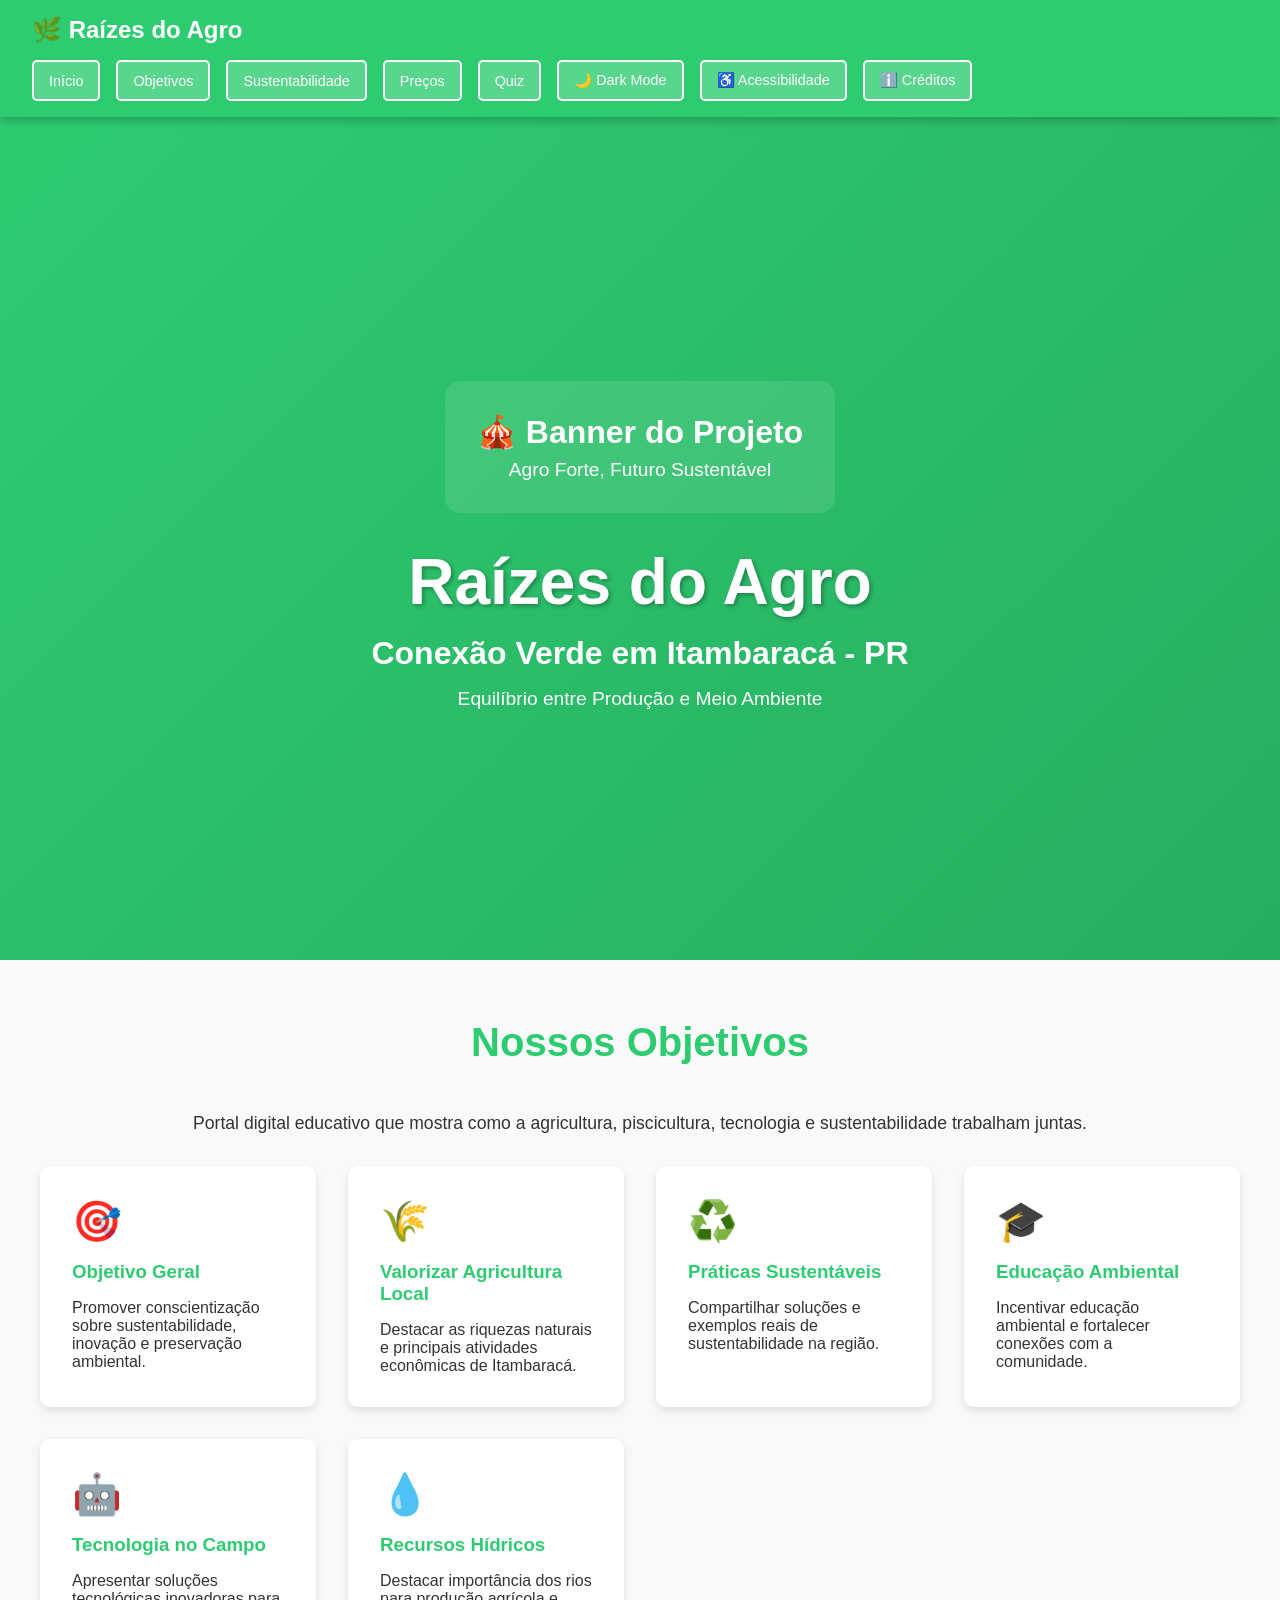
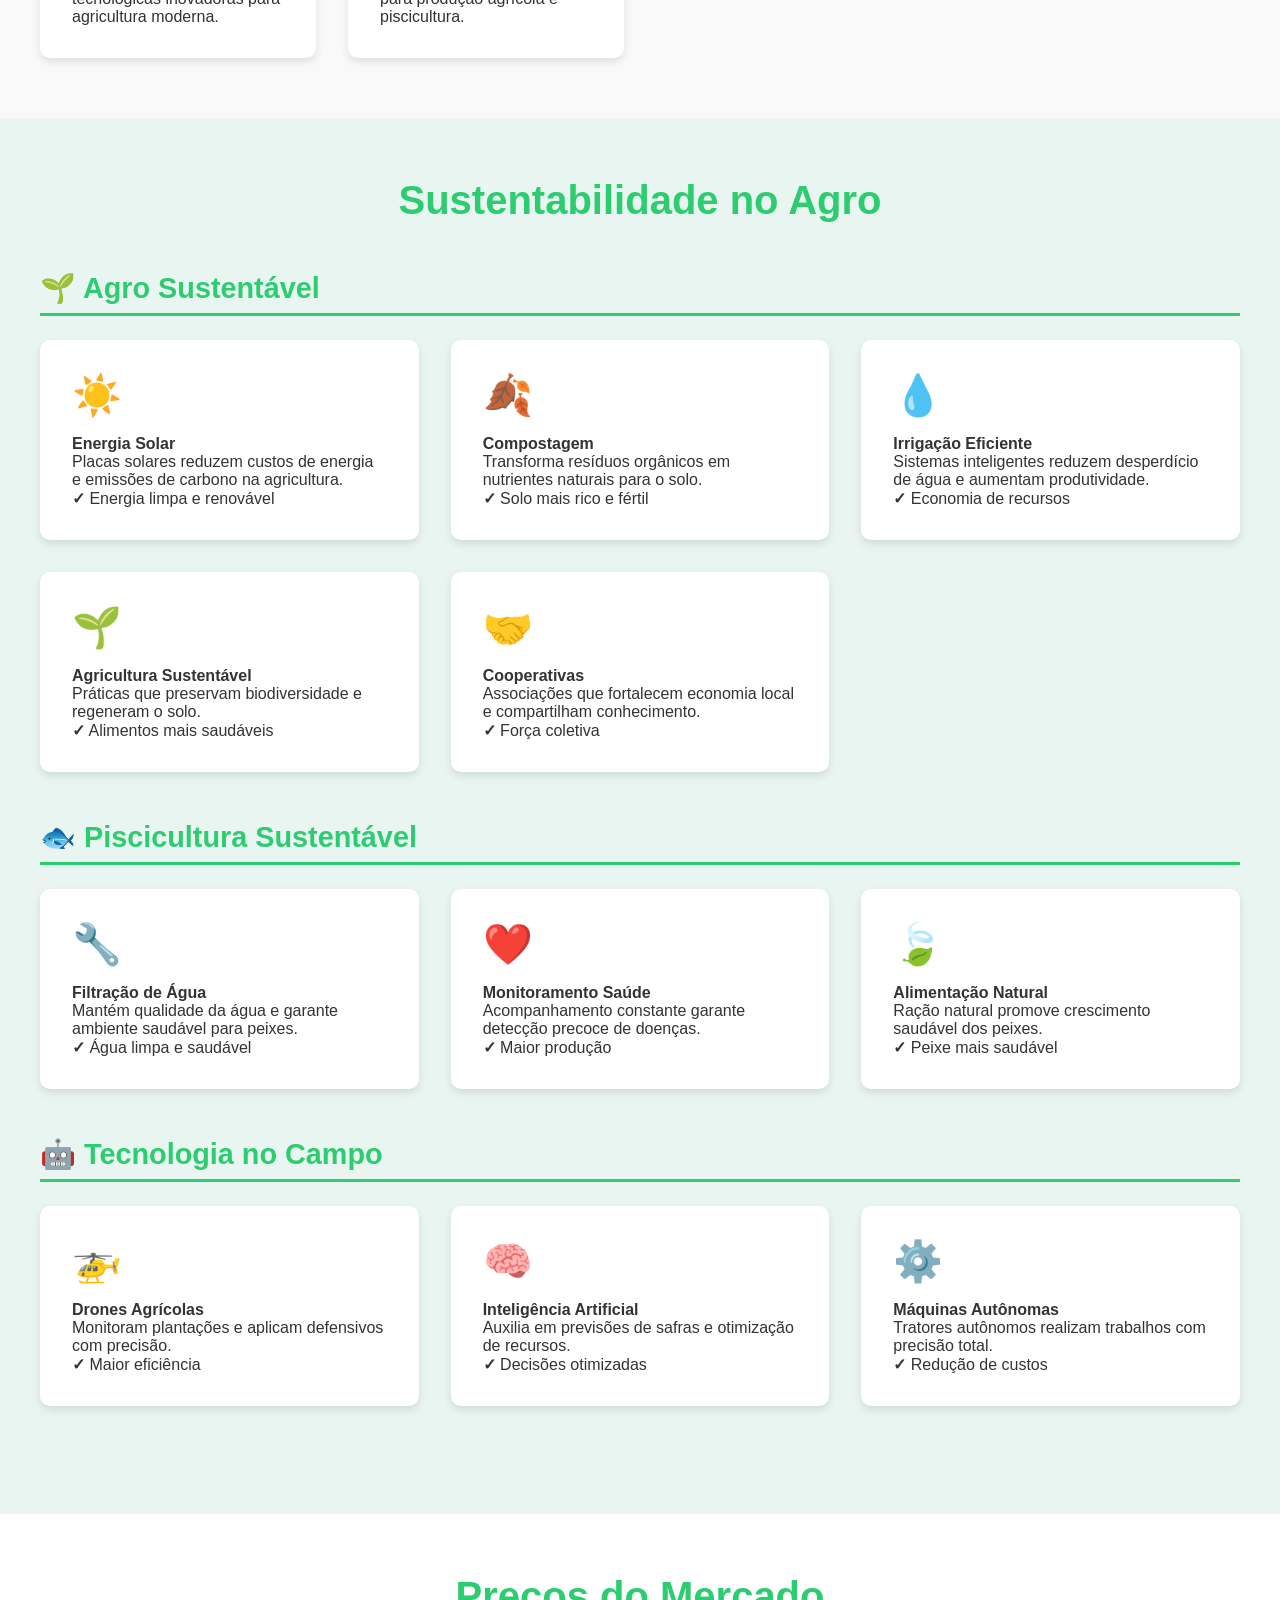
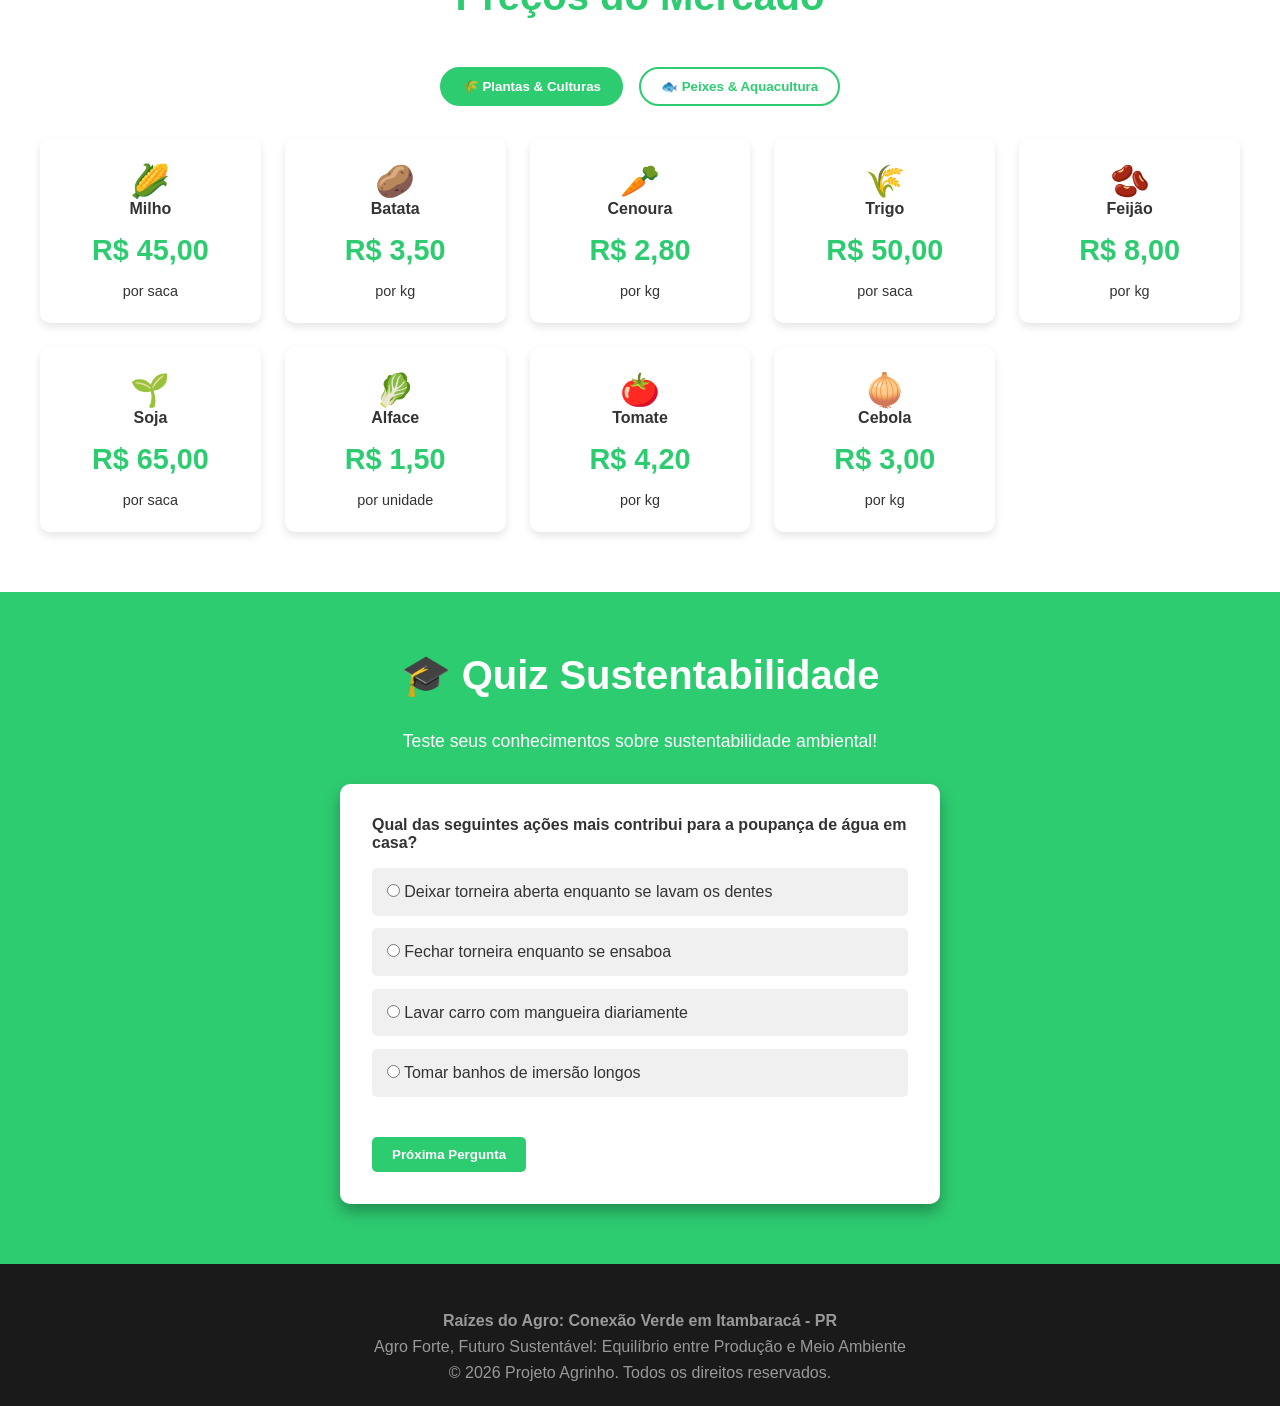
==== commit 8b30a3f9: "Create simplified and optimized index.html" ====
--- a/index.html
+++ b/index.html
@@ -3,1286 +3,233 @@
 <head>
     <meta charset="UTF-8">
     <meta name="viewport" content="width=device-width, initial-scale=1.0">
-    <title>Raízes do Agro - Conexão Verde em Itambaracá</title>
-    <link rel="stylesheet" href="https://cdnjs.cloudflare.com/ajax/libs/font-awesome/6.4.0/css/all.min.css">
+    <title>Raízes do Agro</title>
     <style>
-        /* ==================== VARIABLES & GENERAL STYLES ==================== */
-        :root {
-            --primary-color: #2ecc71;
-            --secondary-color: #27ae60;
-            --accent-color: #f39c12;
-            --dark-bg: #1a1a1a;
-            --light-bg: #f8f9fa;
-            --text-dark: #333;
-            --text-light: #fff;
-            --border-color: #ddd;
-            --shadow: 0 10px 30px rgba(0, 0, 0, 0.1);
-            --shadow-dark: 0 10px 30px rgba(0, 0, 0, 0.3);
-            --transition: all 0.3s ease;
-        }
-
-        * {
-            margin: 0;
-            padding: 0;
-            box-sizing: border-box;
-        }
-
-        html {
-            scroll-behavior: smooth;
-        }
-
-        body {
-            font-family: 'Segoe UI', Tahoma, Geneva, Verdana, sans-serif;
-            background-color: var(--light-bg);
-            color: var(--text-dark);
-            line-height: 1.6;
-            transition: var(--transition);
-        }
-
-        body.dark-mode {
-            background-color: var(--dark-bg);
-            color: var(--text-light);
-        }
-
-        /* ==================== CONTAINER & UTILITIES ==================== */
-        .container {
-            max-width: 1200px;
-            margin: 0 auto;
-            padding: 0 20px;
-        }
-
-        .section-title {
-            font-size: 3rem;
-            text-align: center;
-            margin-bottom: 3rem;
-            color: var(--primary-color);
-            text-shadow: 2px 2px 4px rgba(0, 0, 0, 0.1);
-            animation: slideDown 0.6s ease;
-        }
-
-        .btn-primary {
-            background: linear-gradient(135deg, var(--primary-color), var(--secondary-color));
-            color: white;
-            padding: 12px 30px;
-            border: none;
-            border-radius: 50px;
-            cursor: pointer;
-            font-size: 1rem;
-            font-weight: 600;
-            transition: var(--transition);
-            box-shadow: var(--shadow);
-        }
-
-        .btn-primary:hover {
-            transform: translateY(-3px);
-            box-shadow: 0 15px 40px rgba(46, 204, 113, 0.4);
-        }
-
-        /* ==================== NAVBAR ==================== */
-        .navbar {
-            background: linear-gradient(135deg, var(--primary-color), var(--secondary-color));
-            color: white;
-            padding: 1rem 0;
-            position: fixed;
-            top: 0;
-            width: 100%;
-            z-index: 1000;
-            box-shadow: var(--shadow);
-            transition: var(--transition);
-        }
-
-        .navbar.dark-mode {
-            background: linear-gradient(135deg, #1e5a3a, #0d3d24);
-        }
-
-        .nav-container {
-            max-width: 1200px;
-            margin: 0 auto;
-            padding: 0 20px;
-            display: flex;
-            justify-content: space-between;
-            align-items: center;
-        }
-
-        .nav-logo {
-            font-size: 1.8rem;
-            font-weight: 700;
-            display: flex;
-            align-items: center;
-            gap: 10px;
-            cursor: pointer;
-            animation: slideRight 0.6s ease;
-        }
-
-        .nav-menu {
-            display: flex;
-            list-style: none;
-            gap: 2rem;
-            align-items: center;
-        }
-
-        .nav-link {
-            color: white;
-            text-decoration: none;
-            font-weight: 500;
-            transition: var(--transition);
-            padding: 0.5rem 1rem;
-            border-radius: 5px;
-        }
-
-        .nav-link:hover {
-            background-color: rgba(255, 255, 255, 0.2);
-            transform: translateY(-2px);
-        }
-
-        .nav-actions {
-            display: flex;
-            gap: 1rem;
-            align-items: center;
-        }
-
-        .nav-btn {
-            background: rgba(255, 255, 255, 0.2);
-            border: 2px solid white;
-            color: white;
-            padding: 0.5rem 0.75rem;
-            border-radius: 50%;
-            cursor: pointer;
-            font-size: 1.2rem;
-            transition: var(--transition);
-            display: flex;
-            align-items: center;
-            justify-content: center;
-            width: 45px;
-            height: 45px;
-        }
-
-        .nav-btn:hover {
-            background: white;
-            color: var(--primary-color);
-            transform: rotate(20deg) scale(1.1);
-        }
-
-        .hamburger {
-            display: none;
-            flex-direction: column;
-            gap: 5px;
-            background: none;
-            border: none;
-            cursor: pointer;
-        }
-
-        .hamburger span {
-            width: 25px;
-            height: 3px;
-            background: white;
-            border-radius: 3px;
-            transition: var(--transition);
-        }
-
-        /* ==================== HERO SECTION ==================== */
-        .hero {
-            background: linear-gradient(135deg, var(--primary-color), var(--secondary-color));
-            color: white;
-            padding: 120px 20px 60px;
-            text-align: center;
-            min-height: 100vh;
-            display: flex;
-            align-items: center;
-            justify-content: center;
-            position: relative;
-            overflow: hidden;
-            margin-top: 60px;
-        }
-
-        .hero::before {
-            content: '';
-            position: absolute;
-            top: 0;
-            left: 0;
-            right: 0;
-            bottom: 0;
-            background: url('data:image/svg+xml,<svg xmlns="http://www.w3.org/2000/svg" viewBox="0 0 1200 600"><defs><pattern id="grid" width="40" height="40" patternUnits="userSpaceOnUse"><path d="M 40 0 L 0 0 0 40" fill="none" stroke="rgba(255,255,255,0.1)" stroke-width="0.5"/></pattern></defs><rect width="1200" height="600" fill="url(%23grid)" /></svg>');
-            opacity: 0.1;
-            pointer-events: none;
-        }
-
-        .hero-content {
-            position: relative;
-            z-index: 1;
-            animation: fadeIn 1s ease;
-        }
-
-        .banner-container {
-            margin-bottom: 2rem;
-            border-radius: 15px;
-            overflow: hidden;
-            box-shadow: 0 20px 60px rgba(0, 0, 0, 0.3);
-            animation: zoomIn 0.8s ease;
-            background: rgba(255, 255, 255, 0.1);
-            padding: 2rem;
-            min-height: 200px;
-            display: flex;
-            align-items: center;
-            justify-content: center;
-        }
-
-        .hero-banner {
-            width: 100%;
-            max-width: 600px;
-            height: auto;
-            object-fit: cover;
-            display: block;
-            border-radius: 10px;
-        }
-
-        .hero-text {
-            animation: slideUp 0.8s ease;
-        }
-
-        .main-title {
-            font-size: 5rem;
-            font-weight: 800;
-            margin-bottom: 1rem;
-            text-shadow: 3px 3px 6px rgba(0, 0, 0, 0.3);
-            letter-spacing: 2px;
-        }
-
-        .subtitle {
-            font-size: 2.5rem;
-            margin-bottom: 1rem;
-            font-weight: 300;
-            text-shadow: 2px 2px 4px rgba(0, 0, 0, 0.2);
-        }
-
-        .tagline {
-            font-size: 1.3rem;
-            font-weight: 500;
-            max-width: 600px;
-            margin: 0 auto;
-            text-shadow: 1px 1px 3px rgba(0, 0, 0, 0.2);
-            font-style: italic;
-        }
-
-        /* ==================== OBJECTIVES SECTION ==================== */
-        .section-objetivos {
-            padding: 80px 20px;
-            background-color: var(--light-bg);
-        }
-
-        .intro-text {
-            text-align: center;
-            max-width: 700px;
-            margin: 0 auto 3rem;
-            font-size: 1.1rem;
-            line-height: 1.8;
-            color: #666;
-        }
-
-        body.dark-mode .intro-text {
-            color: #aaa;
-        }
-
-        .objectives-grid {
-            display: grid;
-            grid-template-columns: repeat(auto-fit, minmax(280px, 1fr));
-            gap: 2rem;
-        }
-
-        .objective-card {
-            background: white;
-            padding: 2rem;
-            border-radius: 15px;
-            box-shadow: var(--shadow);
-            text-align: center;
-            transition: var(--transition);
-            border-top: 5px solid var(--primary-color);
-            cursor: pointer;
-        }
-
-        body.dark-mode .objective-card {
-            background: #2a2a2a;
-        }
-
-        .objective-card:hover {
-            transform: translateY(-10px);
-            box-shadow: 0 20px 50px rgba(46, 204, 113, 0.3);
-        }
-
-        .objective-card i {
-            font-size: 3rem;
-            color: var(--primary-color);
-            margin-bottom: 1rem;
-        }
-
-        .objective-card h3 {
-            font-size: 1.5rem;
-            margin-bottom: 1rem;
-            color: var(--text-dark);
-        }
-
-        body.dark-mode .objective-card h3 {
-            color: var(--text-light);
-        }
-
-        .objective-card p {
-            font-size: 0.95rem;
-            line-height: 1.6;
-        }
-
-        /* ==================== SUSTENTABILIDADE SECTION ==================== */
-        .section-sustentabilidade {
-            padding: 80px 20px;
-            background: linear-gradient(135deg, #f0f9ff, #e0f7fa);
-        }
-
-        body.dark-mode .section-sustentabilidade {
-            background: linear-gradient(135deg, #1a2a3a, #1a2a3a);
-        }
-
-        .sustain-category {
-            margin-bottom: 4rem;
-        }
-
-        .category-title {
-            font-size: 2.2rem;
-            color: var(--primary-color);
-            margin-bottom: 2rem;
-            padding-bottom: 1rem;
-            border-bottom: 3px solid var(--primary-color);
-            text-align: center;
-        }
-
-        .topics-grid {
-            display: grid;
-            grid-template-columns: repeat(auto-fit, minmax(300px, 1fr));
-            gap: 2rem;
-        }
-
-        .topic-card {
-            background: white;
-            padding: 2rem;
-            border-radius: 12px;
-            box-shadow: var(--shadow);
-            transition: var(--transition);
-            border-left: 5px solid var(--accent-color);
-            position: relative;
-            overflow: hidden;
-        }
-
-        body.dark-mode .topic-card {
-            background: #2a2a2a;
-        }
-
-        .topic-card:hover {
-            transform: translateY(-8px) scale(1.02);
-            box-shadow: 0 20px 50px rgba(243, 156, 18, 0.3);
-        }
-
-        .topic-card::before {
-            content: '';
-            position: absolute;
-            top: 0;
-            left: 0;
-            right: 0;
-            height: 3px;
-            background: linear-gradient(90deg, var(--primary-color), var(--accent-color));
-            transform: translateX(-100%);
-            transition: transform 0.5s ease;
-        }
-
-        .topic-card:hover::before {
-            transform: translateX(0);
-        }
-
-        .topic-icon {
-            font-size: 3rem;
-            margin-bottom: 1rem;
-            color: var(--primary-color);
-        }
-
-        .topic-card h4 {
-            font-size: 1.3rem;
-            margin-bottom: 0.8rem;
-            color: var(--text-dark);
-        }
-
-        body.dark-mode .topic-card h4 {
-            color: var(--text-light);
-        }
-
-        .topic-summary {
-            font-size: 0.95rem;
-            line-height: 1.6;
-            margin-bottom: 1rem;
-            color: #666;
-        }
-
-        body.dark-mode .topic-summary {
-            color: #aaa;
-        }
-
-        .topic-benefits {
-            list-style: none;
-            font-size: 0.9rem;
-            line-height: 1.8;
-        }
-
-        .topic-benefits li {
-            color: var(--secondary-color);
-            font-weight: 600;
-        }
-
-        /* ==================== PREÇOS SECTION ==================== */
-        .section-precos {
-            padding: 80px 20px;
-            background-color: var(--light-bg);
-        }
-
-        .precos-tabs {
-            display: flex;
-            justify-content: center;
-            gap: 1rem;
-            margin-bottom: 3rem;
-            flex-wrap: wrap;
-        }
-
-        .tab-btn {
-            padding: 12px 25px;
-            border: 2px solid var(--primary-color);
-            background: transparent;
-            color: var(--primary-color);
-            border-radius: 50px;
-            cursor: pointer;
-            font-weight: 600;
-            transition: var(--transition);
-            font-size: 1rem;
-        }
-
-        .tab-btn:hover,
-        .tab-btn.active {
-            background: var(--primary-color);
-            color: white;
-            transform: scale(1.05);
-        }
-
-        .tab-content {
-            display: none;
-            animation: fadeIn 0.5s ease;
-        }
-
-        .tab-content.active {
-            display: block;
-        }
-
-        .precos-grid {
-            display: grid;
-            grid-template-columns: repeat(auto-fit, minmax(250px, 1fr));
-            gap: 2rem;
-        }
-
-        .preco-card {
-            background: white;
-            padding: 2rem;
-            border-radius: 12px;
-            box-shadow: var(--shadow);
-            text-align: center;
-            transition: var(--transition);
-            border-bottom: 5px solid var(--primary-color);
-        }
-
-        body.dark-mode .preco-card {
-            background: #2a2a2a;
-        }
-
-        .preco-card:hover {
-            transform: translateY(-10px) rotateZ(2deg);
-            box-shadow: 0 20px 50px rgba(46, 204, 113, 0.3);
-        }
-
-        .preco-icon {
-            font-size: 3rem;
-            margin-bottom: 1rem;
-        }
-
-        .preco-card h4 {
-            font-size: 1.3rem;
-            margin-bottom: 0.8rem;
-            color: var(--text-dark);
-        }
-
-        body.dark-mode .preco-card h4 {
-            color: var(--text-light);
-        }
-
-        .preco {
-            font-size: 1.8rem;
-            font-weight: 700;
-            color: var(--primary-color);
-            margin-bottom: 0.5rem;
-        }
-
-        .info {
-            font-size: 0.85rem;
-            color: #999;
-        }
-
-        /* ==================== QUIZ SECTION ==================== */
-        .section-quiz {
-            padding: 80px 20px;
-            background: linear-gradient(135deg, var(--primary-color), var(--secondary-color));
-            color: white;
-        }
-
-        .quiz-intro {
-            text-align: center;
-            font-size: 1.2rem;
-            margin-bottom: 3rem;
-            max-width: 600px;
-            margin-left: auto;
-            margin-right: auto;
-        }
-
-        .quiz-container {
-            max-width: 700px;
-            margin: 0 auto;
-            background: rgba(255, 255, 255, 0.95);
-            padding: 3rem;
-            border-radius: 15px;
-            color: var(--text-dark);
-            box-shadow: 0 20px 60px rgba(0, 0, 0, 0.3);
-        }
-
-        .quiz-progress {
-            margin-bottom: 2rem;
-        }
-
-        .progress-bar {
-            background: #ddd;
-            height: 8px;
-            border-radius: 10px;
-            overflow: hidden;
-            margin-bottom: 0.5rem;
-        }
-
-        .progress-fill {
-            height: 100%;
-            background: linear-gradient(90deg, var(--primary-color), var(--accent-color));
-            width: 20%;
-            transition: width 0.5s ease;
-        }
-
-        #progressText {
-            font-size: 0.9rem;
-            color: #666;
-        }
-
-        .quiz-content {
-            animation: fadeIn 0.5s ease;
-        }
-
-        .quiz-question {
-            margin-bottom: 1.5rem;
-        }
-
-        .quiz-question h4 {
-            font-size: 1.1rem;
-            margin-bottom: 1rem;
-            color: var(--text-dark);
-        }
-
-        .quiz-options {
-            display: flex;
-            flex-direction: column;
-            gap: 0.8rem;
-        }
-
-        .quiz-option {
-            display: flex;
-            align-items: center;
-            padding: 1rem;
-            background: #f0f0f0;
-            border: 2px solid transparent;
-            border-radius: 8px;
-            cursor: pointer;
-            transition: var(--transition);
-        }
-
-        .quiz-option:hover {
-            background: #e8e8e8;
-            border-color: var(--primary-color);
-        }
-
-        .quiz-option input[type="radio"] {
-            margin-right: 1rem;
-            cursor: pointer;
-        }
-
-        .quiz-option.correct {
-            background: #d4edda;
-            border-color: #28a745;
-        }
-
-        .quiz-option.incorrect {
-            background: #f8d7da;
-            border-color: #dc3545;
-        }
-
-        .quiz-result {
-            text-align: center;
-            animation: slideUp 0.5s ease;
-        }
-
-        .result-card {
-            background: white;
-            padding: 2rem;
-            border-radius: 12px;
-        }
-
-        .result-card h3 {
-            font-size: 1.8rem;
-            margin-bottom: 1rem;
-            color: var(--primary-color);
-        }
-
-        .result-card p {
-            font-size: 1.1rem;
-            margin-bottom: 1.5rem;
-            color: #666;
-        }
-
-        .quiz-final {
-            text-align: center;
-            animation: slideUp 0.5s ease;
-        }
-
-        .final-card {
-            background: linear-gradient(135deg, #fff, #f9f9f9);
-            padding: 2rem;
-            border-radius: 12px;
-        }
-
-        .final-card h3 {
-            font-size: 2rem;
-            margin-bottom: 1rem;
-            color: var(--primary-color);
-        }
-
-        #finalScore {
-            font-size: 1.3rem;
-            margin-bottom: 1.5rem;
-            color: #333;
-        }
-
-        .percentage {
-            font-size: 2.5rem;
-            font-weight: 700;
-            margin-bottom: 1.5rem;
-            color: var(--primary-color);
-        }
-
-        .hidden {
-            display: none !important;
-        }
-
-        /* ==================== MODALS ==================== */
-        .modal {
-            display: none;
-            position: fixed;
-            z-index: 2000;
-            left: 0;
-            top: 0;
-            width: 100%;
-            height: 100%;
-            background: rgba(0, 0, 0, 0.5);
-            animation: fadeIn 0.3s ease;
-        }
-
-        .modal.hidden {
-            display: none;
-        }
-
-        .modal-content {
-            background: white;
-            margin: 5% auto;
-            padding: 2rem;
-            border-radius: 12px;
-            max-width: 500px;
-            max-height: 80vh;
-            overflow-y: auto;
-            box-shadow: var(--shadow-dark);
-            animation: slideDown 0.3s ease;
-        }
-
-        body.dark-mode .modal-content {
-            background: #2a2a2a;
-            color: var(--text-light);
-        }
-
-        .modal-close {
-            color: #aaa;
-            float: right;
-            font-size: 2rem;
-            font-weight: bold;
-            cursor: pointer;
-            transition: var(--transition);
-        }
-
-        .modal-close:hover {
-            color: var(--primary-color);
-        }
-
-        .modal-content h2 {
-            margin-bottom: 1.5rem;
-            color: var(--primary-color);
-        }
-
-        .accessibility-options,
-        .credits-content {
-            display: flex;
-            flex-direction: column;
-            gap: 1rem;
-        }
-
-        .accessibility-option {
-            display: flex;
-            align-items: center;
-            padding: 0.8rem;
-            background: #f5f5f5;
-            border-radius: 8px;
-            cursor: pointer;
-            transition: var(--transition);
-        }
-
-        body.dark-mode .accessibility-option {
-            background: #1a1a1a;
-        }
-
-        .accessibility-option:hover {
-            background: #e8f5e9;
-        }
-
-        body.dark-mode .accessibility-option:hover {
-            background: #1e3a1f;
-        }
-
-        .accessibility-option input {
-            margin-right: 1rem;
-            cursor: pointer;
-        }
-
-        .credits-content h4 {
-            margin-top: 1.5rem;
-            margin-bottom: 0.5rem;
-            color: var(--primary-color);
-        }
-
-        .credits-content ul {
-            list-style: none;
-            padding-left: 0;
-            margin-left: 1rem;
-        }
-
-        .credits-content li {
-            margin-bottom: 0.5rem;
-        }
-
-        /* ==================== FOOTER ==================== */
-        .footer {
-            background: #1a1a1a;
-            color: #999;
-            padding: 3rem 20px 1rem;
-        }
-
-        body.dark-mode .footer {
-            background: #0d0d0d;
-        }
-
-        .footer-content {
-            display: grid;
-            grid-template-columns: repeat(auto-fit, minmax(250px, 1fr));
-            gap: 2rem;
-            margin-bottom: 2rem;
-        }
-
-        .footer-section h4 {
-            color: var(--primary-color);
-            margin-bottom: 1rem;
-            font-size: 1.1rem;
-        }
-
-        .footer-section ul {
-            list-style: none;
-        }
-
-        .footer-section a {
-            color: #999;
-            text-decoration: none;
-            transition: var(--transition);
-        }
-
-        .footer-section a:hover {
-            color: var(--primary-color);
-            padding-left: 5px;
-        }
-
-        .footer-bottom {
-            text-align: center;
-            padding-top: 1rem;
-            border-top: 1px solid #333;
-            color: #666;
-            font-size: 0.9rem;
-        }
-
-        /* ==================== ANIMATIONS ==================== */
-        @keyframes fadeIn {
-            from { opacity: 0; }
-            to { opacity: 1; }
-        }
-
-        @keyframes slideDown {
-            from {
-                opacity: 0;
-                transform: translateY(-30px);
-            }
-            to {
-                opacity: 1;
-                transform: translateY(0);
-            }
-        }
-
-        @keyframes slideUp {
-            from {
-                opacity: 0;
-                transform: translateY(30px);
-            }
-            to {
-                opacity: 1;
-                transform: translateY(0);
-            }
-        }
-
-        @keyframes slideRight {
-            from {
-                opacity: 0;
-                transform: translateX(-30px);
-            }
-            to {
-                opacity: 1;
-                transform: translateX(0);
-            }
-        }
-
-        @keyframes zoomIn {
-            from {
-                opacity: 0;
-                transform: scale(0.9);
-            }
-            to {
-                opacity: 1;
-                transform: scale(1);
-            }
-        }
-
-        .fade-in-on-scroll {
-            opacity: 0;
-            animation: fadeIn 0.6s ease forwards;
-        }
-
-        /* ==================== RESPONSIVE DESIGN ==================== */
+        * {margin: 0; padding: 0; box-sizing: border-box;}
+        html {scroll-behavior: smooth;}
+        body {font-family: 'Segoe UI', Tahoma, Geneva, Verdana, sans-serif; background: #f0f0f0; color: #333; transition: 0.3s;}
+        body.dark {background: #1a1a1a; color: #fff;}
+        
+        .navbar {background: #2ecc71; padding: 1rem 2rem; position: fixed; top: 0; width: 100%; z-index: 1000; box-shadow: 0 4px 8px rgba(0,0,0,0.2);}
+        .navbar h1 {font-size: 1.5rem; color: white; margin-bottom: 1rem;}
+        .nav-buttons {display: flex; gap: 1rem; flex-wrap: wrap;}
+        .nav-btn {background: rgba(255,255,255,0.2); border: 2px solid white; color: white; padding: 10px 15px; border-radius: 5px; cursor: pointer; font-size: 0.9rem; transition: 0.3s;}
+        .nav-btn:hover {background: white; color: #2ecc71;}
+        
+        .hero {background: linear-gradient(135deg, #2ecc71, #27ae60); color: white; padding: 150px 2rem 80px; text-align: center; min-height: 100vh; display: flex; flex-direction: column; justify-content: center; align-items: center; margin-top: 60px;}
+        .hero h1 {font-size: 4rem; margin-bottom: 1rem; text-shadow: 2px 2px 4px rgba(0,0,0,0.3);}
+        .hero h2 {font-size: 2rem; margin-bottom: 1rem;}
+        .hero p {font-size: 1.2rem; max-width: 600px; margin: 0 auto;}
+        
+        .section {padding: 60px 2rem;}
+        .section-title {font-size: 2.5rem; color: #2ecc71; text-align: center; margin-bottom: 3rem;}
+        .container {max-width: 1200px; margin: 0 auto;}
+        
+        .objectives {display: grid; grid-template-columns: repeat(auto-fit, minmax(250px, 1fr)); gap: 2rem;}
+        .card {background: white; padding: 2rem; border-radius: 10px; box-shadow: 0 4px 8px rgba(0,0,0,0.1); transition: 0.3s;}
+        body.dark .card {background: #2a2a2a;}
+        .card:hover {transform: translateY(-5px); box-shadow: 0 8px 16px rgba(46, 204, 113, 0.3);}
+        .card h3 {color: #2ecc71; margin-bottom: 1rem;}
+        .card-icon {font-size: 2.5rem; margin-bottom: 1rem;}
+        
+        .sustain-grid {display: grid; grid-template-columns: repeat(auto-fit, minmax(300px, 1fr)); gap: 2rem; margin-bottom: 3rem;}
+        .sustain-title {font-size: 1.8rem; color: #2ecc71; margin-bottom: 1.5rem; border-bottom: 3px solid #2ecc71; padding-bottom: 0.5rem;}
+        
+        .precos-section {background: #fff;}
+        body.dark .precos-section {background: #1a1a1a;}
+        .tabs {display: flex; gap: 1rem; justify-content: center; margin-bottom: 2rem; flex-wrap: wrap;}
+        .tab-btn {padding: 10px 20px; border: 2px solid #2ecc71; background: transparent; color: #2ecc71; border-radius: 25px; cursor: pointer; font-weight: 600; transition: 0.3s;}
+        .tab-btn.active {background: #2ecc71; color: white;}
+        .tab-content {display: none;}
+        .tab-content.active {display: grid; grid-template-columns: repeat(auto-fit, minmax(200px, 1fr)); gap: 1.5rem;}
+        .price-card {background: white; padding: 1.5rem; border-radius: 10px; text-align: center; box-shadow: 0 4px 8px rgba(0,0,0,0.1);}
+        body.dark .price-card {background: #2a2a2a;}
+        .price-value {font-size: 1.8rem; color: #2ecc71; font-weight: 700; margin: 1rem 0;}
+        
+        .quiz-section {background: #2ecc71; color: white; padding: 60px 2rem;}
+        .quiz-container {max-width: 600px; background: white; color: #333; padding: 2rem; border-radius: 10px; margin: 0 auto; box-shadow: 0 8px 16px rgba(0,0,0,0.3);}
+        .quiz-q {margin-bottom: 1.5rem;}
+        .quiz-q h4 {margin-bottom: 1rem;}
+        .quiz-options {display: flex; flex-direction: column; gap: 0.8rem;}
+        .quiz-option {padding: 0.8rem; background: #f0f0f0; border: 2px solid transparent; border-radius: 5px; cursor: pointer; transition: 0.3s;}
+        .quiz-option:hover {border-color: #2ecc71; background: #e8f8f0;}
+        .quiz-option.correct {background: #d4edda; border-color: #28a745;}
+        .quiz-option.incorrect {background: #f8d7da; border-color: #dc3545;}
+        .btn-answer {background: #2ecc71; color: white; padding: 10px 20px; border: none; border-radius: 5px; cursor: pointer; margin-top: 1rem; font-weight: 600;}
+        .btn-answer:hover {background: #27ae60;}
+        
+        .modal {display: none; position: fixed; z-index: 2000; top: 0; left: 0; width: 100%; height: 100%; background: rgba(0,0,0,0.5);}
+        .modal-content {background: white; margin: 10% auto; padding: 2rem; border-radius: 10px; max-width: 500px; box-shadow: 0 8px 16px rgba(0,0,0,0.3);}
+        body.dark .modal-content {background: #2a2a2a;}
+        .modal-close {float: right; font-size: 2rem; cursor: pointer; color: #aaa;}
+        .modal-close:hover {color: #2ecc71;}
+        
+        .footer {background: #1a1a1a; color: #999; padding: 3rem 2rem 1rem; text-align: center;}
+        .footer p {margin-bottom: 0.5rem;}
+        
         @media (max-width: 768px) {
-            .main-title {
-                font-size: 3rem;
-            }
-
-            .subtitle {
-                font-size: 1.8rem;
-            }
-
-            .nav-menu {
-                display: none;
-            }
-
-            .hamburger {
-                display: flex;
-            }
-
-            .nav-menu.active {
-                display: flex;
-                flex-direction: column;
-                position: absolute;
-                top: 60px;
-                left: 0;
-                right: 0;
-                background: linear-gradient(135deg, var(--primary-color), var(--secondary-color));
-                padding: 1rem;
-                gap: 0.5rem;
-                width: 100%;
-            }
-
-            .section-title {
-                font-size: 2rem;
-                margin-bottom: 2rem;
-            }
-
-            .objectives-grid,
-            .topics-grid,
-            .precos-grid {
-                grid-template-columns: 1fr;
-            }
-
-            .quiz-container {
-                padding: 1.5rem;
-            }
-
-            .modal-content {
-                width: 90%;
-                margin: 20% auto;
-            }
-
-            .precos-tabs {
-                flex-direction: column;
-            }
-
-            .tab-btn {
-                width: 100%;
-            }
-        }
-
-        @media (max-width: 480px) {
-            .main-title {
-                font-size: 2rem;
-            }
-
-            .subtitle {
-                font-size: 1.3rem;
-            }
-
-            .tagline {
-                font-size: 1rem;
-            }
-
-            .section-title {
-                font-size: 1.5rem;
-            }
-
-            .nav-logo {
-                font-size: 1.3rem;
-            }
-
-            .objective-card,
-            .topic-card,
-            .preco-card {
-                padding: 1.5rem;
-            }
-
-            .footer-content {
-                grid-template-columns: 1fr;
-            }
-        }
-
-        /* HIGH CONTRAST MODE */
-        body.high-contrast {
-            background: white;
-            color: black;
-        }
-
-        body.high-contrast .navbar,
-        body.high-contrast .section-sustentabilidade,
-        body.high-contrast .section-quiz {
-            background: black;
-            color: white;
-        }
-
-        /* LARGE FONT MODE */
-        body.large-font {
-            font-size: 18px;
-        }
-
-        body.large-font .main-title {
-            font-size: 4rem;
-        }
-
-        body.large-font .section-title {
-            font-size: 3.5rem;
+            .hero h1 {font-size: 2rem;}
+            .hero h2 {font-size: 1.5rem;}
+            .section-title {font-size: 1.8rem;}
         }
     </style>
 </head>
 <body>
-    <!-- Navigation Bar -->
+    <!-- Navigation -->
     <nav class="navbar">
-        <div class="nav-container">
-            <div class="nav-logo">
-                <i class="fas fa-leaf"></i>
-                <span>Raízes do Agro</span>
-            </div>
-            <ul class="nav-menu">
-                <li class="nav-item"><a href="#inicio" class="nav-link">Início</a></li>
-                <li class="nav-item"><a href="#objetivos" class="nav-link">Objetivos</a></li>
-                <li class="nav-item"><a href="#sustentavel" class="nav-link">Sustentabilidade</a></li>
-                <li class="nav-item"><a href="#precos" class="nav-link">Preços</a></li>
-                <li class="nav-item"><a href="#quiz" class="nav-link">Quiz</a></li>
-            </ul>
-            <div class="nav-actions">
-                <button id="darkModeBtn" class="nav-btn" title="Dark Mode">
-                    <i class="fas fa-moon"></i>
-                </button>
-                <button id="acessibilidadeBtn" class="nav-btn" title="Acessibilidade">
-                    <i class="fas fa-universal-access"></i>
-                </button>
-                <button id="creditosBtn" class="nav-btn" title="Créditos">
-                    <i class="fas fa-info-circle"></i>
-                </button>
-                <button class="hamburger" id="hamburger">
-                    <span></span>
-                    <span></span>
-                    <span></span>
-                </button>
-            </div>
+        <h1>🌿 Raízes do Agro</h1>
+        <div class="nav-buttons">
+            <button class="nav-btn" onclick="scrollTo('inicio')">Início</button>
+            <button class="nav-btn" onclick="scrollTo('objetivos')">Objetivos</button>
+            <button class="nav-btn" onclick="scrollTo('sustentavel')">Sustentabilidade</button>
+            <button class="nav-btn" onclick="scrollTo('precos')">Preços</button>
+            <button class="nav-btn" onclick="scrollTo('quiz')">Quiz</button>
+            <button class="nav-btn" onclick="toggleDarkMode()">🌙 Dark Mode</button>
+            <button class="nav-btn" onclick="openModal('accessibility')">♿ Acessibilidade</button>
+            <button class="nav-btn" onclick="openModal('credits')">ℹ️ Créditos</button>
         </div>
     </nav>
 
-    <!-- Hero Section with Banner -->
-    <section id="inicio" class="hero">
-        <div class="hero-content">
-            <div class="banner-container">
-                <div style="text-align: center; font-size: 4rem; color: rgba(255,255,255,0.3);">
-                    <i class="fas fa-image"></i><br>
-                    <span style="font-size: 1rem; display: block; margin-top: 1rem;">Banner do Projeto</span>
-                </div>
-            </div>
-            <div class="hero-text">
-                <h1 class="main-title">Raízes do Agro</h1>
-                <h2 class="subtitle">Conexão Verde em Itambaracá - PR</h2>
-                <p class="tagline">Agro Forte, Futuro Sustentável: Equilíbrio entre Produção e Meio Ambiente</p>
-            </div>
-        </div>
+    <!-- Hero Section -->
+    <section class="hero" id="inicio">
+        <div style="background: rgba(255,255,255,0.1); padding: 2rem; border-radius: 15px; margin-bottom: 2rem;">
+            <h2 style="font-size: 2rem; margin-bottom: 0.5rem;">🎪 Banner do Projeto</h2>
+            <p>Agro Forte, Futuro Sustentável</p>
+        </div>
+        <h1>Raízes do Agro</h1>
+        <h2>Conexão Verde em Itambaracá - PR</h2>
+        <p>Equilíbrio entre Produção e Meio Ambiente</p>
     </section>
 
     <!-- Objetivos Section -->
-    <section id="objetivos" class="section-objetivos">
+    <section class="section" id="objetivos" style="background: #f9f9f9;">
         <div class="container">
             <h2 class="section-title">Nossos Objetivos</h2>
-            <div class="intro-text">
-                <p>O projeto "Raízes do Agro: Conexão Verde em Itambaracá - PR" é um portal digital educativo que mostra como a agricultura, piscicultura, tecnologia e sustentabilidade trabalham juntas para construir um futuro melhor.</p>
-            </div>
-
-            <div class="objectives-grid">
-                <div class="objective-card fade-in-on-scroll">
-                    <i class="fas fa-bullseye"></i>
+            <p style="text-align: center; margin-bottom: 2rem; font-size: 1.1rem;">Portal digital educativo que mostra como a agricultura, piscicultura, tecnologia e sustentabilidade trabalham juntas.</p>
+            
+            <div class="objectives">
+                <div class="card">
+                    <div class="card-icon">🎯</div>
                     <h3>Objetivo Geral</h3>
-                    <p>Promover conscientização sobre sustentabilidade, inovação e preservação ambiental, demonstrando como a produção agrícola cresce em equilíbrio com a natureza.</p>
-                </div>
-
-                <div class="objective-card fade-in-on-scroll">
-                    <i class="fas fa-leaf"></i>
-                    <h3>Valorizar a Agricultura Local</h3>
+                    <p>Promover conscientização sobre sustentabilidade, inovação e preservação ambiental.</p>
+                </div>
+                <div class="card">
+                    <div class="card-icon">🌾</div>
+                    <h3>Valorizar Agricultura Local</h3>
                     <p>Destacar as riquezas naturais e principais atividades econômicas de Itambaracá.</p>
                 </div>
-
-                <div class="objective-card fade-in-on-scroll">
-                    <i class="fas fa-recycle"></i>
-                    <h3>Divulgar Práticas Sustentáveis</h3>
+                <div class="card">
+                    <div class="card-icon">♻️</div>
+                    <h3>Práticas Sustentáveis</h3>
                     <p>Compartilhar soluções e exemplos reais de sustentabilidade na região.</p>
                 </div>
-
-                <div class="objective-card fade-in-on-scroll">
-                    <i class="fas fa-graduation-cap"></i>
+                <div class="card">
+                    <div class="card-icon">🎓</div>
                     <h3>Educação Ambiental</h3>
-                    <p>Incentivar a educação ambiental e fortalecer conexões entre escola e comunidade.</p>
-                </div>
-
-                <div class="objective-card fade-in-on-scroll">
-                    <i class="fas fa-robot"></i>
+                    <p>Incentivar educação ambiental e fortalecer conexões com a comunidade.</p>
+                </div>
+                <div class="card">
+                    <div class="card-icon">🤖</div>
                     <h3>Tecnologia no Campo</h3>
-                    <p>Apresentar soluções tecnológicas inovadoras para a agricultura moderna.</p>
-                </div>
-
-                <div class="objective-card fade-in-on-scroll">
-                    <i class="fas fa-water"></i>
+                    <p>Apresentar soluções tecnológicas inovadoras para agricultura moderna.</p>
+                </div>
+                <div class="card">
+                    <div class="card-icon">💧</div>
                     <h3>Recursos Hídricos</h3>
-                    <p>Destacar a importância dos rios para a produção agrícola e piscicultura.</p>
+                    <p>Destacar importância dos rios para produção agrícola e piscicultura.</p>
                 </div>
             </div>
         </div>
     </section>
 
     <!-- Sustentabilidade Section -->
-    <section id="sustentavel" class="section-sustentabilidade">
+    <section class="section" id="sustentavel" style="background: #e8f5f0;">
         <div class="container">
             <h2 class="section-title">Sustentabilidade no Agro</h2>
-
+            
             <!-- Agro Sustentável -->
-            <div class="sustain-category">
-                <h3 class="category-title">🌱 Agro Sustentável</h3>
-                
-                <div class="topics-grid">
-                    <!-- Energia Solar -->
-                    <div class="topic-card fade-in-on-scroll">
-                        <div class="topic-icon">
-                            <i class="fas fa-sun"></i>
-                        </div>
+            <div style="margin-bottom: 3rem;">
+                <h3 class="sustain-title">🌱 Agro Sustentável</h3>
+                <div class="sustain-grid">
+                    <div class="card">
+                        <div class="card-icon">☀️</div>
                         <h4>Energia Solar</h4>
-                        <p class="topic-summary">Placas solares reduzem custos de energia e emissões de carbono na agricultura, proporcionando energia limpa e renovável para irrigação, máquinas e estruturas rurais.</p>
-                        <ul class="topic-benefits">
-                            <li>✓ Redução de custos energéticos</li>
-                            <li>✓ Energia limpa e renovável</li>
-                            <li>✓ Menor impacto ambiental</li>
-                        </ul>
-                    </div>
-
-                    <!-- Compostagem -->
-                    <div class="topic-card fade-in-on-scroll">
-                        <div class="topic-icon">
-                            <i class="fas fa-leaf"></i>
-                        </div>
+                        <p>Placas solares reduzem custos de energia e emissões de carbono na agricultura.</p>
+                        <p><strong>✓</strong> Energia limpa e renovável</p>
+                    </div>
+                    <div class="card">
+                        <div class="card-icon">🍂</div>
                         <h4>Compostagem</h4>
-                        <p class="topic-summary">Transforma resíduos orgânicos em nutrientes naturais, melhorando a saúde do solo e reduzindo a necessidade de fertilizantes químicos prejudiciais ao meio ambiente.</p>
-                        <ul class="topic-benefits">
-                            <li>✓ Solo mais rico e fértil</li>
-                            <li>✓ Reduz resíduos</li>
-                            <li>✓ Sustentável e natural</li>
-                        </ul>
-                    </div>
-
-                    <!-- Irrigação Eficiente -->
-                    <div class="topic-card fade-in-on-scroll">
-                        <div class="topic-icon">
-                            <i class="fas fa-water"></i>
-                        </div>
+                        <p>Transforma resíduos orgânicos em nutrientes naturais para o solo.</p>
+                        <p><strong>✓</strong> Solo mais rico e fértil</p>
+                    </div>
+                    <div class="card">
+                        <div class="card-icon">💧</div>
                         <h4>Irrigação Eficiente</h4>
-                        <p class="topic-summary">Sistemas de irrigação inteligentes reduzem o desperdício de água, economizam recursos naturais e aumentam a produtividade agrícola através de tecnologia avançada.</p>
-                        <ul class="topic-benefits">
-                            <li>✓ Economia de água</li>
-                            <li>✓ Maior produtividade</li>
-                            <li>✓ Tecnologia avançada</li>
-                        </ul>
-                    </div>
-
-                    <!-- Agricultura Sustentável -->
-                    <div class="topic-card fade-in-on-scroll">
-                        <div class="topic-icon">
-                            <i class="fas fa-plant"></i>
-                        </div>
+                        <p>Sistemas inteligentes reduzem desperdício de água e aumentam produtividade.</p>
+                        <p><strong>✓</strong> Economia de recursos</p>
+                    </div>
+                    <div class="card">
+                        <div class="card-icon">🌱</div>
                         <h4>Agricultura Sustentável</h4>
-                        <p class="topic-summary">Práticas agrícolas que preservam a biodiversidade, regeneram o solo e garantem produção de alimentos saudáveis sem prejudicar o ecossistema.</p>
-                        <ul class="topic-benefits">
-                            <li>✓ Alimentos mais saudáveis</li>
-                            <li>✓ Biodiversidade preservada</li>
-                            <li>✓ Solo regenerado</li>
-                        </ul>
-                    </div>
-
-                    <!-- Cooperativas -->
-                    <div class="topic-card fade-in-on-scroll">
-                        <div class="topic-icon">
-                            <i class="fas fa-handshake"></i>
-                        </div>
-                        <h4>Cooperativas da Região</h4>
-                        <p class="topic-summary">Associações de produtores que fortalecem a economia local, compartilham conhecimento sobre práticas sustentáveis e garantem melhor renda aos agricultores.</p>
-                        <ul class="topic-benefits">
-                            <li>✓ Força coletiva</li>
-                            <li>✓ Melhor renda</li>
-                            <li>✓ Conhecimento compartilhado</li>
-                        </ul>
+                        <p>Práticas que preservam biodiversidade e regeneram o solo.</p>
+                        <p><strong>✓</strong> Alimentos mais saudáveis</p>
+                    </div>
+                    <div class="card">
+                        <div class="card-icon">🤝</div>
+                        <h4>Cooperativas</h4>
+                        <p>Associações que fortalecem economia local e compartilham conhecimento.</p>
+                        <p><strong>✓</strong> Força coletiva</p>
                     </div>
                 </div>
             </div>
 
             <!-- Piscicultura Sustentável -->
-            <div class="sustain-category">
-                <h3 class="category-title">🐟 Piscicultura Sustentável</h3>
-                
-                <div class="topics-grid">
-                    <!-- Filtração de Água -->
-                    <div class="topic-card fade-in-on-scroll">
-                        <div class="topic-icon">
-                            <i class="fas fa-filter"></i>
-                        </div>
+            <div style="margin-bottom: 3rem;">
+                <h3 class="sustain-title">🐟 Piscicultura Sustentável</h3>
+                <div class="sustain-grid" style="grid-template-columns: repeat(auto-fit, minmax(280px, 1fr));">
+                    <div class="card">
+                        <div class="card-icon">🔧</div>
                         <h4>Filtração de Água</h4>
-                        <p class="topic-summary">Sistemas de filtração mantêm a qualidade da água, removem impurezas e garantem um ambiente saudável para o desenvolvimento dos peixes.</p>
-                        <ul class="topic-benefits">
-                            <li>✓ Água limpa e saudável</li>
-                            <li>✓ Peixes mais saudáveis</li>
-                            <li>✓ Menor mortalidade</li>
-                        </ul>
-                    </div>
-
-                    <!-- Monitoramento de Saúde -->
-                    <div class="topic-card fade-in-on-scroll">
-                        <div class="topic-icon">
-                            <i class="fas fa-heartbeat"></i>
-                        </div>
-                        <h4>Monitoramento da Saúde</h4>
-                        <p class="topic-summary">Acompanhamento constante dos peixes garante detecção precoce de doenças e condições ideais de vida no tanque.</p>
-                        <ul class="topic-benefits">
-                            <li>✓ Detecção de doenças</li>
-                            <li>✓ Condições ideais</li>
-                            <li>✓ Maior produção</li>
-                        </ul>
-                    </div>
-
-                    <!-- Alimentação Natural -->
-                    <div class="topic-card fade-in-on-scroll">
-                        <div class="topic-icon">
-                            <i class="fas fa-apple-alt"></i>
-                        </div>
+                        <p>Mantém qualidade da água e garante ambiente saudável para peixes.</p>
+                        <p><strong>✓</strong> Água limpa e saudável</p>
+                    </div>
+                    <div class="card">
+                        <div class="card-icon">❤️</div>
+                        <h4>Monitoramento Saúde</h4>
+                        <p>Acompanhamento constante garante detecção precoce de doenças.</p>
+                        <p><strong>✓</strong> Maior produção</p>
+                    </div>
+                    <div class="card">
+                        <div class="card-icon">🍃</div>
                         <h4>Alimentação Natural</h4>
-                        <p class="topic-summary">Ração natural e balanceada promove crescimento saudável dos peixes, reduz custos e impactos ambientais comparado à alimentação industrial.</p>
-                        <ul class="topic-benefits">
-                            <li>✓ Peixe mais saudável</li>
-                            <li>✓ Menor custo</li>
-                            <li>✓ Mais sustentável</li>
-                        </ul>
+                        <p>Ração natural promove crescimento saudável dos peixes.</p>
+                        <p><strong>✓</strong> Peixe mais saudável</p>
                     </div>
                 </div>
             </div>
 
             <!-- Tecnologia no Campo -->
-            <div class="sustain-category">
-                <h3 class="category-title">🤖 Tecnologia no Campo</h3>
-                
-                <div class="topics-grid">
-                    <!-- Drones -->
-                    <div class="topic-card fade-in-on-scroll">
-                        <div class="topic-icon">
-                            <i class="fas fa-plane"></i>
-                        </div>
+            <div>
+                <h3 class="sustain-title">🤖 Tecnologia no Campo</h3>
+                <div class="sustain-grid" style="grid-template-columns: repeat(auto-fit, minmax(280px, 1fr));">
+                    <div class="card">
+                        <div class="card-icon">🚁</div>
                         <h4>Drones Agrícolas</h4>
-                        <p class="topic-summary">Tecnologia de drones monitora plantações, detecta problemas e aplica defensivos de forma precisa, economizando recursos e aumentando eficiência.</p>
-                        <ul class="topic-benefits">
-                            <li>✓ Monitoramento aéreo</li>
-                            <li>✓ Maior precisão</li>
-                            <li>✓ Economia de recursos</li>
-                        </ul>
-                    </div>
-
-                    <!-- Inteligência Artificial -->
-                    <div class="topic-card fade-in-on-scroll">
-                        <div class="topic-icon">
-                            <i class="fas fa-brain"></i>
-                        </div>
+                        <p>Monitoram plantações e aplicam defensivos com precisão.</p>
+                        <p><strong>✓</strong> Maior eficiência</p>
+                    </div>
+                    <div class="card">
+                        <div class="card-icon">🧠</div>
                         <h4>Inteligência Artificial</h4>
-                        <p class="topic-summary">IA auxilia na previsão de safras, diagnóstico de doenças, otimização de recursos e tomada de decisões estratégicas com base em dados reais.</p>
-                        <ul class="topic-benefits">
-                            <li>✓ Previsões precisas</li>
-                            <li>✓ Diagnóstico avançado</li>
-                            <li>✓ Decisões otimizadas</li>
-                        </ul>
-                    </div>
-
-                    <!-- Máquinas Autônomas -->
-                    <div class="topic-card fade-in-on-scroll">
-                        <div class="topic-icon">
-                            <i class="fas fa-cogs"></i>
-                        </div>
+                        <p>Auxilia em previsões de safras e otimização de recursos.</p>
+                        <p><strong>✓</strong> Decisões otimizadas</p>
+                    </div>
+                    <div class="card">
+                        <div class="card-icon">⚙️</div>
                         <h4>Máquinas Autônomas</h4>
-                        <p class="topic-summary">Tratores e máquinas autônomas realizam trabalhos de forma precisa, reduzem custos operacionais e permitem que produtores foquem em estratégia.</p>
-                        <ul class="topic-benefits">
-                            <li>✓ Autonomia total</li>
-                            <li>✓ Precisão garantida</li>
-                            <li>✓ Redução de custos</li>
-                        </ul>
+                        <p>Tratores autônomos realizam trabalhos com precisão total.</p>
+                        <p><strong>✓</strong> Redução de custos</p>
                     </div>
                 </div>
             </div>
@@ -1290,597 +237,277 @@
     </section>
 
     <!-- Preços Section -->
-    <section id="precos" class="section-precos">
+    <section class="section precos-section" id="precos">
         <div class="container">
             <h2 class="section-title">Preços do Mercado</h2>
             
-            <div class="precos-tabs">
-                <button class="tab-btn active" data-tab="plantas">🌾 Plantas & Culturas</button>
-                <button class="tab-btn" data-tab="peixes">🐟 Peixes & Aquacultura</button>
+            <div class="tabs">
+                <button class="tab-btn active" onclick="showTab('plantas')">🌾 Plantas & Culturas</button>
+                <button class="tab-btn" onclick="showTab('peixes')">🐟 Peixes & Aquacultura</button>
             </div>
 
             <!-- Plantas -->
             <div id="plantas" class="tab-content active">
-                <div class="precos-grid">
-                    <div class="preco-card fade-in-on-scroll">
-                        <div class="preco-icon">🌽</div>
-                        <h4>Milho</h4>
-                        <p class="preco">R$ 45,00 / saca</p>
-                        <p class="info">Atualizado em: Junho 2026</p>
-                    </div>
-
-                    <div class="preco-card fade-in-on-scroll">
-                        <div class="preco-icon">🥔</div>
-                        <h4>Batata</h4>
-                        <p class="preco">R$ 3,50 / kg</p>
-                        <p class="info">Atualizado em: Junho 2026</p>
-                    </div>
-
-                    <div class="preco-card fade-in-on-scroll">
-                        <div class="preco-icon">🥕</div>
-                        <h4>Cenoura</h4>
-                        <p class="preco">R$ 2,80 / kg</p>
-                        <p class="info">Atualizado em: Junho 2026</p>
-                    </div>
-
-                    <div class="preco-card fade-in-on-scroll">
-                        <div class="preco-icon">🌾</div>
-                        <h4>Trigo</h4>
-                        <p class="preco">R$ 50,00 / saca</p>
-                        <p class="info">Atualizado em: Junho 2026</p>
-                    </div>
-
-                    <div class="preco-card fade-in-on-scroll">
-                        <div class="preco-icon">🫘</div>
-                        <h4>Feijão</h4>
-                        <p class="preco">R$ 8,00 / kg</p>
-                        <p class="info">Atualizado em: Junho 2026</p>
-                    </div>
-
-                    <div class="preco-card fade-in-on-scroll">
-                        <div class="preco-icon">🌱</div>
-                        <h4>Soja</h4>
-                        <p class="preco">R$ 65,00 / saca</p>
-                        <p class="info">Atualizado em: Junho 2026</p>
-                    </div>
-
-                    <div class="preco-card fade-in-on-scroll">
-                        <div class="preco-icon">🥬</div>
-                        <h4>Alface</h4>
-                        <p class="preco">R$ 1,50 / unidade</p>
-                        <p class="info">Atualizado em: Junho 2026</p>
-                    </div>
-
-                    <div class="preco-card fade-in-on-scroll">
-                        <div class="preco-icon">🍅</div>
-                        <h4>Tomate</h4>
-                        <p class="preco">R$ 4,20 / kg</p>
-                        <p class="info">Atualizado em: Junho 2026</p>
-                    </div>
-
-                    <div class="preco-card fade-in-on-scroll">
-                        <div class="preco-icon">🧅</div>
-                        <h4>Cebola</h4>
-                        <p class="preco">R$ 3,00 / kg</p>
-                        <p class="info">Atualizado em: Junho 2026</p>
-                    </div>
+                <div class="price-card">
+                    <div style="font-size: 2rem;">🌽</div>
+                    <h4>Milho</h4>
+                    <p class="price-value">R$ 45,00</p>
+                    <p style="font-size: 0.9rem;">por saca</p>
+                </div>
+                <div class="price-card">
+                    <div style="font-size: 2rem;">🥔</div>
+                    <h4>Batata</h4>
+                    <p class="price-value">R$ 3,50</p>
+                    <p style="font-size: 0.9rem;">por kg</p>
+                </div>
+                <div class="price-card">
+                    <div style="font-size: 2rem;">🥕</div>
+                    <h4>Cenoura</h4>
+                    <p class="price-value">R$ 2,80</p>
+                    <p style="font-size: 0.9rem;">por kg</p>
+                </div>
+                <div class="price-card">
+                    <div style="font-size: 2rem;">🌾</div>
+                    <h4>Trigo</h4>
+                    <p class="price-value">R$ 50,00</p>
+                    <p style="font-size: 0.9rem;">por saca</p>
+                </div>
+                <div class="price-card">
+                    <div style="font-size: 2rem;">🫘</div>
+                    <h4>Feijão</h4>
+                    <p class="price-value">R$ 8,00</p>
+                    <p style="font-size: 0.9rem;">por kg</p>
+                </div>
+                <div class="price-card">
+                    <div style="font-size: 2rem;">🌱</div>
+                    <h4>Soja</h4>
+                    <p class="price-value">R$ 65,00</p>
+                    <p style="font-size: 0.9rem;">por saca</p>
+                </div>
+                <div class="price-card">
+                    <div style="font-size: 2rem;">🥬</div>
+                    <h4>Alface</h4>
+                    <p class="price-value">R$ 1,50</p>
+                    <p style="font-size: 0.9rem;">por unidade</p>
+                </div>
+                <div class="price-card">
+                    <div style="font-size: 2rem;">🍅</div>
+                    <h4>Tomate</h4>
+                    <p class="price-value">R$ 4,20</p>
+                    <p style="font-size: 0.9rem;">por kg</p>
+                </div>
+                <div class="price-card">
+                    <div style="font-size: 2rem;">🧅</div>
+                    <h4>Cebola</h4>
+                    <p class="price-value">R$ 3,00</p>
+                    <p style="font-size: 0.9rem;">por kg</p>
                 </div>
             </div>
 
             <!-- Peixes -->
             <div id="peixes" class="tab-content">
-                <div class="precos-grid">
-                    <div class="preco-card fade-in-on-scroll">
-                        <div class="preco-icon">🐟</div>
-                        <h4>Tilápia</h4>
-                        <p class="preco">R$ 18,00 / kg</p>
-                        <p class="info">Atualizado em: Junho 2026</p>
-                    </div>
-
-                    <div class="preco-card fade-in-on-scroll">
-                        <div class="preco-icon">🐠</div>
-                        <h4>Pintado</h4>
-                        <p class="preco">R$ 22,00 / kg</p>
-                        <p class="info">Atualizado em: Junho 2026</p>
-                    </div>
-
-                    <div class="preco-card fade-in-on-scroll">
-                        <div class="preco-icon">🐟</div>
-                        <h4>Pirarucu</h4>
-                        <p class="preco">R$ 28,00 / kg</p>
-                        <p class="info">Atualizado em: Junho 2026</p>
-                    </div>
-
-                    <div class="preco-card fade-in-on-scroll">
-                        <div class="preco-icon">🦐</div>
-                        <h4>Camarão</h4>
-                        <p class="preco">R$ 35,00 / kg</p>
-                        <p class="info">Atualizado em: Junho 2026</p>
-                    </div>
-
-                    <div class="preco-card fade-in-on-scroll">
-                        <div class="preco-icon">🦞</div>
-                        <h4>Acaraú</h4>
-                        <p class="preco">R$ 15,00 / kg</p>
-                        <p class="info">Atualizado em: Junho 2026</p>
-                    </div>
-
-                    <div class="preco-card fade-in-on-scroll">
-                        <div class="preco-icon">🐠</div>
-                        <h4>Pacu</h4>
-                        <p class="preco">R$ 16,00 / kg</p>
-                        <p class="info">Atualizado em: Junho 2026</p>
-                    </div>
-
-                    <div class="preco-card fade-in-on-scroll">
-                        <div class="preco-icon">🐟</div>
-                        <h4>Truta</h4>
-                        <p class="preco">R$ 32,00 / kg</p>
-                        <p class="info">Atualizado em: Junho 2026</p>
-                    </div>
-
-                    <div class="preco-card fade-in-on-scroll">
-                        <div class="preco-icon">🦑</div>
-                        <h4>Lula</h4>
-                        <p class="preco">R$ 25,00 / kg</p>
-                        <p class="info">Atualizado em: Junho 2026</p>
-                    </div>
-
-                    <div class="preco-card fade-in-on-scroll">
-                        <div class="preco-icon">🐚</div>
-                        <h4>Ostras</h4>
-                        <p class="preco">R$ 40,00 / kg</p>
-                        <p class="info">Atualizado em: Junho 2026</p>
-                    </div>
+                <div class="price-card">
+                    <div style="font-size: 2rem;">🐟</div>
+                    <h4>Tilápia</h4>
+                    <p class="price-value">R$ 18,00</p>
+                    <p style="font-size: 0.9rem;">por kg</p>
+                </div>
+                <div class="price-card">
+                    <div style="font-size: 2rem;">🐠</div>
+                    <h4>Pintado</h4>
+                    <p class="price-value">R$ 22,00</p>
+                    <p style="font-size: 0.9rem;">por kg</p>
+                </div>
+                <div class="price-card">
+                    <div style="font-size: 2rem;">🐟</div>
+                    <h4>Pirarucu</h4>
+                    <p class="price-value">R$ 28,00</p>
+                    <p style="font-size: 0.9rem;">por kg</p>
+                </div>
+                <div class="price-card">
+                    <div style="font-size: 2rem;">🦐</div>
+                    <h4>Camarão</h4>
+                    <p class="price-value">R$ 35,00</p>
+                    <p style="font-size: 0.9rem;">por kg</p>
+                </div>
+                <div class="price-card">
+                    <div style="font-size: 2rem;">🐠</div>
+                    <h4>Pacu</h4>
+                    <p class="price-value">R$ 16,00</p>
+                    <p style="font-size: 0.9rem;">por kg</p>
+                </div>
+                <div class="price-card">
+                    <div style="font-size: 2rem;">🐟</div>
+                    <h4>Truta</h4>
+                    <p class="price-value">R$ 32,00</p>
+                    <p style="font-size: 0.9rem;">por kg</p>
+                </div>
+                <div class="price-card">
+                    <div style="font-size: 2rem;">🦑</div>
+                    <h4>Lula</h4>
+                    <p class="price-value">R$ 25,00</p>
+                    <p style="font-size: 0.9rem;">por kg</p>
+                </div>
+                <div class="price-card">
+                    <div style="font-size: 2rem;">🐚</div>
+                    <h4>Ostras</h4>
+                    <p class="price-value">R$ 40,00</p>
+                    <p style="font-size: 0.9rem;">por kg</p>
                 </div>
             </div>
         </div>
     </section>
 
     <!-- Quiz Section -->
-    <section id="quiz" class="section-quiz">
+    <section class="quiz-section" id="quiz">
         <div class="container">
-            <h2 class="section-title">🎓 Quiz Sustentabilidade</h2>
-            <p class="quiz-intro">Teste seus conhecimentos sobre sustentabilidade ambiental!</p>
-
-            <div class="quiz-container">
-                <div class="quiz-progress">
-                    <div class="progress-bar">
-                        <div class="progress-fill" id="progressFill"></div>
-                    </div>
-                    <p id="progressText">Pergunta 1 de 5</p>
-                </div>
-
-                <div id="quizContent" class="quiz-content">
-                    <!-- Quiz questions will be loaded here by JavaScript -->
-                </div>
-
-                <div id="quizResult" class="quiz-result hidden">
-                    <div class="result-card">
-                        <h3 id="resultTitle">Excelente!</h3>
-                        <p id="resultMessage">Você acertou a pergunta!</p>
-                        <button class="btn-primary" onclick="nextQuestion()">Próxima Pergunta</button>
-                    </div>
-                </div>
-
-                <div id="quizFinal" class="quiz-final hidden">
-                    <div class="final-card">
-                        <h3>Parabéns! 🎉</h3>
-                        <p id="finalScore">Você acertou <span id="finalScoreNum">0</span> de 5 perguntas</p>
-                        <div id="finalPercentage" class="percentage"></div>
-                        <button class="btn-primary" onclick="restartQuiz()">Recomeçar Quiz</button>
-                    </div>
-                </div>
+            <h2 class="section-title" style="color: white; margin-bottom: 2rem;">🎓 Quiz Sustentabilidade</h2>
+            <p style="text-align: center; font-size: 1.1rem; margin-bottom: 2rem;">Teste seus conhecimentos sobre sustentabilidade ambiental!</p>
+            
+            <div class="quiz-container" id="quizContainer">
+                <div class="quiz-q" id="quizQ"></div>
+                <button class="btn-answer" onclick="nextQuestion()">Próxima Pergunta</button>
             </div>
         </div>
     </section>
 
     <!-- Footer -->
     <footer class="footer">
-        <div class="container">
-            <div class="footer-content">
-                <div class="footer-section">
-                    <h4>Raízes do Agro</h4>
-                    <p>Conexão Verde em Itambaracá - PR</p>
-                    <p>Agro Forte, Futuro Sustentável</p>
-                </div>
-                <div class="footer-section">
-                    <h4>Links Rápidos</h4>
-                    <ul>
-                        <li><a href="#inicio">Início</a></li>
-                        <li><a href="#objetivos">Objetivos</a></li>
-                        <li><a href="#sustentavel">Sustentabilidade</a></li>
-                        <li><a href="#precos">Preços</a></li>
-                    </ul>
-                </div>
-                <div class="footer-section">
-                    <h4>Contato</h4>
-                    <p>Email: contato@raizesagro.com</p>
-                    <p>Tel: (43) 3000-0000</p>
-                    <p>Itambaracá - Paraná</p>
-                </div>
-            </div>
-            <div class="footer-bottom">
-                <p>&copy; 2026 Raízes do Agro. Todos os direitos reservados. | Projeto Agrinho 2026</p>
-            </div>
-        </div>
+        <p><strong>Raízes do Agro: Conexão Verde em Itambaracá - PR</strong></p>
+        <p>Agro Forte, Futuro Sustentável: Equilíbrio entre Produção e Meio Ambiente</p>
+        <p>&copy; 2026 Projeto Agrinho. Todos os direitos reservados.</p>
     </footer>
 
-    <!-- Accessibility Modal -->
-    <div id="accessibilityModal" class="modal hidden">
+    <!-- Modals -->
+    <div id="accessibilityModal" class="modal">
         <div class="modal-content">
-            <span class="modal-close">&times;</span>
-            <h2>Acessibilidade</h2>
-            <div class="accessibility-options">
-                <label class="accessibility-option">
-                    <input type="checkbox" id="increaseFont">
-                    <span>Aumentar Tamanho da Fonte</span>
-                </label>
-                <label class="accessibility-option">
-                    <input type="checkbox" id="highContrast">
-                    <span>Alto Contraste</span>
-                </label>
-                <label class="accessibility-option">
-                    <input type="checkbox" id="textToSpeech">
-                    <span>Ler em Voz Alta</span>
-                </label>
-            </div>
+            <span class="modal-close" onclick="closeModal('accessibility')">&times;</span>
+            <h2>♿ Acessibilidade</h2>
+            <label style="display: block; padding: 0.8rem; margin: 0.5rem 0; background: #f0f0f0; border-radius: 5px; cursor: pointer;">
+                <input type="checkbox" onchange="toggleFont()"> Aumentar Tamanho da Fonte
+            </label>
+            <label style="display: block; padding: 0.8rem; margin: 0.5rem 0; background: #f0f0f0; border-radius: 5px; cursor: pointer;">
+                <input type="checkbox" onchange="toggleContrast()"> Alto Contraste
+            </label>
         </div>
     </div>
 
-    <!-- Credits Modal -->
-    <div id="creditsModal" class="modal hidden">
+    <div id="creditsModal" class="modal">
         <div class="modal-content">
-            <span class="modal-close">&times;</span>
-            <h2>Créditos</h2>
-            <div class="credits-content">
-                <h3>Projeto Agrinho 2026</h3>
-                <p><strong>Tema:</strong> Agro Forte, Futuro Sustentável: Equilíbrio entre Produção e Meio Ambiente</p>
-                
-                <h4>Desenvolvimento</h4>
-                <p>Desenvolvido em HTML, CSS e JavaScript</p>
-                
-                <h4>Conteúdo</h4>
-                <p>Informações sobre agricultura, piscicultura e sustentabilidade em Itambaracá, PR</p>
-                
-                <h4>Tecnologias Utilizadas</h4>
-                <ul>
-                    <li>HTML5</li>
-                    <li>CSS3 com Animações</li>
-                    <li>JavaScript ES6+</li>
-                    <li>Font Awesome Icons</li>
-                </ul>
-                
-                <h4>Objetivo</h4>
-                <p>Portal digital educativo que promove conscientização sobre sustentabilidade, inovação e preservação ambiental.</p>
-            </div>
+            <span class="modal-close" onclick="closeModal('credits')">&times;</span>
+            <h2>ℹ️ Créditos</h2>
+            <h3>Projeto Agrinho 2026</h3>
+            <p><strong>Tema:</strong> Agro Forte, Futuro Sustentável: Equilíbrio entre Produção e Meio Ambiente</p>
+            <h4 style="margin-top: 1rem;">Desenvolvimento</h4>
+            <p>Desenvolvido em HTML, CSS e JavaScript</p>
+            <h4 style="margin-top: 1rem;">Conteúdo</h4>
+            <p>Informações sobre agricultura, piscicultura e sustentabilidade em Itambaracá, PR</p>
+            <h4 style="margin-top: 1rem;">Objetivo</h4>
+            <p>Portal digital educativo que promove conscientização sobre sustentabilidade, inovação e preservação ambiental.</p>
         </div>
     </div>
 
     <script>
-        // ==================== QUIZ DATA ==================== 
+        // Quiz Questions
         const quizQuestions = [
             {
                 question: "Qual das seguintes ações mais contribui para a poupança de água em casa?",
-                options: [
-                    { text: "A) Deixar a torneira aberta enquanto se lavam os dentes.", correct: false },
-                    { text: "B) Fechar a torneira enquanto se ensaboa as mãos ou os dentes.", correct: true },
-                    { text: "C) Lavar o carro com a mangueira todos os dias.", correct: false },
-                    { text: "D) Tomar banhos de imersão longos diariamente.", correct: false }
-                ]
+                options: ["Deixar torneira aberta enquanto se lavam os dentes", "Fechar torneira enquanto se ensaboa", "Lavar carro com mangueira diariamente", "Tomar banhos de imersão longos"],
+                correct: 1
             },
             {
                 question: "Qual atitude ajuda a preservar o meio ambiente?",
-                options: [
-                    { text: "a) Deixar a torneira aberta sem necessidade", correct: false },
-                    { text: "b) Jogar lixo nas ruas", correct: false },
-                    { text: "c) Reciclar papel, plástico e vidro", correct: true },
-                    { text: "d) Queimar folhas secas na rua", correct: false }
-                ]
+                options: ["Deixar torneira aberta", "Jogar lixo nas ruas", "Reciclar papel, plástico e vidro", "Queimar folhas secas"],
+                correct: 2
             },
             {
                 question: "O que significa o conceito dos '3 Rs' da sustentabilidade?",
-                options: [
-                    { text: "A) Reduzir, Reutilizar e Reciclar.", correct: true },
-                    { text: "B) Recolher, Esconder e Reter.", correct: false },
-                    { text: "C) Rapidez, Força e Riqueza.", correct: false },
-                    { text: "D) Reparar, Comprar e Reclamar.", correct: false }
-                ]
+                options: ["Rapidez, Força e Riqueza", "Reduzir, Reutilizar e Reciclar", "Recolher, Esconder e Reter", "Reparar, Comprar e Reclamar"],
+                correct: 1
             },
             {
-                question: "Qual das seguintes fontes de energia é considerada limpa e renovável?",
-                options: [
-                    { text: "A) O carvão.", correct: false },
-                    { text: "B) O petróleo.", correct: false },
-                    { text: "C) A energia solar.", correct: true },
-                    { text: "D) O gás natural.", correct: false }
-                ]
+                question: "Qual fonte de energia é limpa e renovável?",
+                options: ["Carvão", "Petróleo", "Energia Solar", "Gás natural"],
+                correct: 2
             },
             {
-                question: "Qual é o benefício de plantar árvores na cidade?",
-                options: [
-                    { text: "a) Aumenta a poluição", correct: false },
-                    { text: "b) Proporciona sombra, ar mais limpo e melhora o clima", correct: true },
-                    { text: "c) Aumenta o lixo", correct: false },
-                    { text: "d) Diminui o espaço para brincar", correct: false }
-                ]
+                question: "Qual benefício de plantar árvores na cidade?",
+                options: ["Aumenta poluição", "Proporciona sombra e ar mais limpo", "Aumenta lixo", "Diminui espaço para brincar"],
+                correct: 1
             }
         ];
 
         let currentQuestion = 0;
         let score = 0;
-        let selectedAnswer = null;
-
-        // ==================== DARK MODE ==================== 
-        const darkModeBtn = document.getElementById('darkModeBtn');
-        darkModeBtn.addEventListener('click', toggleDarkMode);
+
+        function loadQuiz() {
+            const q = quizQuestions[currentQuestion];
+            let html = `<h4>${q.question}</h4><div class="quiz-options">`;
+            q.options.forEach((opt, i) => {
+                html += `<label class="quiz-option"><input type="radio" name="ans" value="${i}"> ${opt}</label>`;
+            });
+            html += `</div>`;
+            document.getElementById('quizQ').innerHTML = html;
+        }
+
+        function nextQuestion() {
+            const ans = document.querySelector('input[name="ans"]:checked');
+            if (!ans) { alert('Selecione uma resposta!'); return; }
+            
+            if (parseInt(ans.value) === quizQuestions[currentQuestion].correct) {
+                score++;
+                alert('✓ Correto!');
+            } else {
+                alert('✗ Incorreto! Resposta correta: ' + quizQuestions[currentQuestion].options[quizQuestions[currentQuestion].correct]);
+            }
+            
+            currentQuestion++;
+            if (currentQuestion < quizQuestions.length) {
+                loadQuiz();
+            } else {
+                const perc = Math.round((score / quizQuestions.length) * 100);
+                document.getElementById('quizContainer').innerHTML = `<h3>Resultado: ${score}/${quizQuestions.length} (${perc}%)</h3><button class="btn-answer" onclick="location.reload()">Recomeçar Quiz</button>`;
+            }
+        }
+
+        function scrollTo(id) {
+            document.getElementById(id).scrollIntoView({behavior: 'smooth'});
+        }
 
         function toggleDarkMode() {
-            document.body.classList.toggle('dark-mode');
-            localStorage.setItem('darkMode', document.body.classList.contains('dark-mode'));
-            updateIconColor();
-        }
-
-        function updateIconColor() {
-            if (document.body.classList.contains('dark-mode')) {
-                darkModeBtn.innerHTML = '<i class="fas fa-sun"></i>';
-            } else {
-                darkModeBtn.innerHTML = '<i class="fas fa-moon"></i>';
-            }
-        }
-
-        // Load dark mode preference on page load
-        window.addEventListener('load', () => {
-            const darkModePreference = localStorage.getItem('darkMode') === 'true';
-            if (darkModePreference) {
-                document.body.classList.add('dark-mode');
-                updateIconColor();
-            }
-            initializeQuiz();
-        });
-
-        // ==================== ACCESSIBILITY ==================== 
-        const accessibilityBtn = document.getElementById('acessibilidadeBtn');
-        const accessibilityModal = document.getElementById('accessibilityModal');
-        const increaseFont = document.getElementById('increaseFont');
-        const highContrast = document.getElementById('highContrast');
-        const textToSpeech = document.getElementById('textToSpeech');
-
-        accessibilityBtn.addEventListener('click', () => {
-            accessibilityModal.classList.remove('hidden');
-        });
-
-        increaseFont.addEventListener('change', () => {
-            if (increaseFont.checked) {
-                document.body.classList.add('large-font');
-                localStorage.setItem('largeFont', 'true');
-            } else {
-                document.body.classList.remove('large-font');
-                localStorage.setItem('largeFont', 'false');
-            }
-        });
-
-        highContrast.addEventListener('change', () => {
-            if (highContrast.checked) {
-                document.body.classList.add('high-contrast');
-                localStorage.setItem('highContrast', 'true');
-            } else {
-                document.body.classList.remove('high-contrast');
-                localStorage.setItem('highContrast', 'false');
-            }
-        });
-
-        // ==================== CREDITS MODAL ==================== 
-        const creditsBtn = document.getElementById('creditosBtn');
-        const creditsModal = document.getElementById('creditsModal');
-
-        creditsBtn.addEventListener('click', () => {
-            creditsModal.classList.remove('hidden');
-        });
-
-        // Close modals
-        document.querySelectorAll('.modal-close').forEach(closeBtn => {
-            closeBtn.addEventListener('click', (e) => {
-                e.target.closest('.modal').classList.add('hidden');
-            });
-        });
-
-        window.addEventListener('click', (e) => {
-            if (e.target.classList.contains('modal')) {
-                e.target.classList.add('hidden');
-            }
-        });
-
-        // ==================== SMOOTH SCROLL & ANIMATIONS ==================== 
-        document.querySelectorAll('a[href^="#"]').forEach(anchor => {
-            anchor.addEventListener('click', function(e) {
-                e.preventDefault();
-                const target = document.querySelector(this.getAttribute('href'));
-                if (target) {
-                    target.scrollIntoView({
-                        behavior: 'smooth',
-                        block: 'start'
-                    });
-                }
-            });
-        });
-
-        // Fade in elements on scroll
-        const observerOptions = {
-            threshold: 0.1,
-            rootMargin: '0px 0px -50px 0px'
-        };
-
-        const observer = new IntersectionObserver(entries => {
-            entries.forEach(entry => {
-                if (entry.isIntersecting) {
-                    entry.target.style.opacity = '1';
-                    entry.target.style.animation = 'slideUp 0.6s ease forwards';
-                    observer.unobserve(entry.target);
-                }
-            });
-        }, observerOptions);
-
-        document.querySelectorAll('.fade-in-on-scroll').forEach(el => {
-            el.style.opacity = '0';
-            observer.observe(el);
-        });
-
-        // ==================== HAMBURGER MENU ==================== 
-        const hamburger = document.getElementById('hamburger');
-        const navMenu = document.querySelector('.nav-menu');
-
-        hamburger.addEventListener('click', () => {
-            navMenu.classList.toggle('active');
-        });
-
-        document.querySelectorAll('.nav-link').forEach(link => {
-            link.addEventListener('click', () => {
-                navMenu.classList.remove('active');
-            });
-        });
-
-        // ==================== QUIZ FUNCTIONALITY ==================== 
-        function initializeQuiz() {
-            displayQuestion();
-        }
-
-        function displayQuestion() {
-            const quiz = document.getElementById('quizContent');
-            const question = quizQuestions[currentQuestion];
-            
-            let optionsHTML = '<div class="quiz-options">';
-            question.options.forEach((option, index) => {
-                optionsHTML += `
-                    <label class="quiz-option">
-                        <input type="radio" name="answer" value="${index}" data-correct="${option.correct}">
-                        <span>${option.text}</span>
-                    </label>
-                `;
-            });
-            optionsHTML += '</div>';
-
-            quiz.innerHTML = `
-                <div class="quiz-question">
-                    <h4>${question.question}</h4>
-                    ${optionsHTML}
-                    <button class="btn-primary" style="margin-top: 1.5rem; width: 100%;" onclick="submitAnswer()">Responder</button>
-                </div>
-            `;
-
-            document.querySelectorAll('input[name="answer"]').forEach(radio => {
-                radio.addEventListener('change', (e) => {
-                    selectedAnswer = e.target.value;
-                });
-            });
-
-            updateProgress();
-        }
-
-        function submitAnswer() {
-            if (selectedAnswer === null) {
-                alert('Por favor, selecione uma resposta!');
-                return;
-            }
-
-            const question = quizQuestions[currentQuestion];
-            const isCorrect = question.options[selectedAnswer].correct;
-            
-            if (isCorrect) {
-                score++;
-            }
-
-            showResult(isCorrect);
-        }
-
-        function showResult(isCorrect) {
-            const resultContainer = document.getElementById('quizResult');
-            const resultTitle = document.getElementById('resultTitle');
-            const resultMessage = document.getElementById('resultMessage');
-
-            if (isCorrect) {
-                resultTitle.textContent = '✓ Correto!';
-                resultTitle.style.color = '#28a745';
-                resultMessage.textContent = 'Excelente! Você acertou a pergunta!';
-            } else {
-                resultTitle.textContent = '✗ Incorreto!';
-                resultTitle.style.color = '#dc3545';
-                resultMessage.textContent = `Desculpe, a resposta correta é: ${quizQuestions[currentQuestion].options.find(opt => opt.correct).text}`;
-            }
-
-            document.getElementById('quizContent').classList.add('hidden');
-            resultContainer.classList.remove('hidden');
-        }
-
-        function nextQuestion() {
-            currentQuestion++;
-            selectedAnswer = null;
-
-            if (currentQuestion < quizQuestions.length) {
-                document.getElementById('quizResult').classList.add('hidden');
-                document.getElementById('quizContent').classList.remove('hidden');
-                displayQuestion();
-            } else {
-                showFinalScore();
-            }
-        }
-
-        function showFinalScore() {
-            document.getElementById('quizResult').classList.add('hidden');
-            document.getElementById('quizContent').classList.add('hidden');
-            document.getElementById('quizFinal').classList.remove('hidden');
-
-            const percentage = Math.round((score / quizQuestions.length) * 100);
-            document.getElementById('finalScoreNum').textContent = score;
-            document.getElementById('finalPercentage').textContent = `${percentage}%`;
-
-            if (percentage === 100) {
-                document.querySelector('.final-card h3').textContent = '🏆 Perfeito!';
-            } else if (percentage >= 80) {
-                document.querySelector('.final-card h3').textContent = '⭐ Excelente!';
-            } else if (percentage >= 60) {
-                document.querySelector('.final-card h3').textContent = '👍 Bom!';
-            } else {
-                document.querySelector('.final-card h3').textContent = '📚 Continue estudando!';
-            }
-        }
-
-        function restartQuiz() {
-            currentQuestion = 0;
-            score = 0;
-            selectedAnswer = null;
-            
-            document.getElementById('quizFinal').classList.add('hidden');
-            document.getElementById('quizContent').classList.remove('hidden');
-            displayQuestion();
-        }
-
-        // ==================== PRICE TABS ==================== 
-        document.querySelectorAll('.tab-btn').forEach(btn => {
-            btn.addEventListener('click', (e) => {
-                const tabName = e.target.getAttribute('data-tab');
-                
-                document.querySelectorAll('.tab-content').forEach(tab => {
-                    tab.classList.remove('active');
-                });
-                
-                document.querySelectorAll('.tab-btn').forEach(b => {
-                    b.classList.remove('active');
-                });
-                
-                document.getElementById(tabName).classList.add('active');
-                e.target.classList.add('active');
-            });
-        });
-
-        function updateProgress() {
-            const progressFill = document.getElementById('progressFill');
-            const progressText = document.getElementById('progressText');
-            const progress = ((currentQuestion + 1) / quizQuestions.length) * 100;
-            
-            progressFill.style.width = progress + '%';
-            progressText.textContent = `Pergunta ${currentQuestion + 1} de ${quizQuestions.length}`;
-        }
+            document.body.classList.toggle('dark');
+            localStorage.setItem('darkMode', document.body.classList.contains('dark'));
+        }
+
+        function toggleFont() {
+            document.body.style.fontSize = document.body.style.fontSize === '20px' ? '16px' : '20px';
+        }
+
+        function toggleContrast() {
+            document.body.style.filter = document.body.style.filter === 'contrast(1.5)' ? 'contrast(1)' : 'contrast(1.5)';
+        }
+
+        function openModal(id) {
+            document.getElementById(id + 'Modal').style.display = 'block';
+        }
+
+        function closeModal(id) {
+            document.getElementById(id + 'Modal').style.display = 'none';
+        }
+
+        function showTab(tab) {
+            document.querySelectorAll('.tab-content').forEach(t => t.classList.remove('active'));
+            document.querySelectorAll('.tab-btn').forEach(b => b.classList.remove('active'));
+            document.getElementById(tab).classList.add('active');
+            event.target.classList.add('active');
+        }
+
+        window.onclick = function(e) {
+            if (e.target.classList.contains('modal')) e.target.style.display = 'none';
+        }
+
+        if (localStorage.getItem('darkMode') === 'true') document.body.classList.add('dark');
+        loadQuiz();
     </script>
 </body>
 </html>
